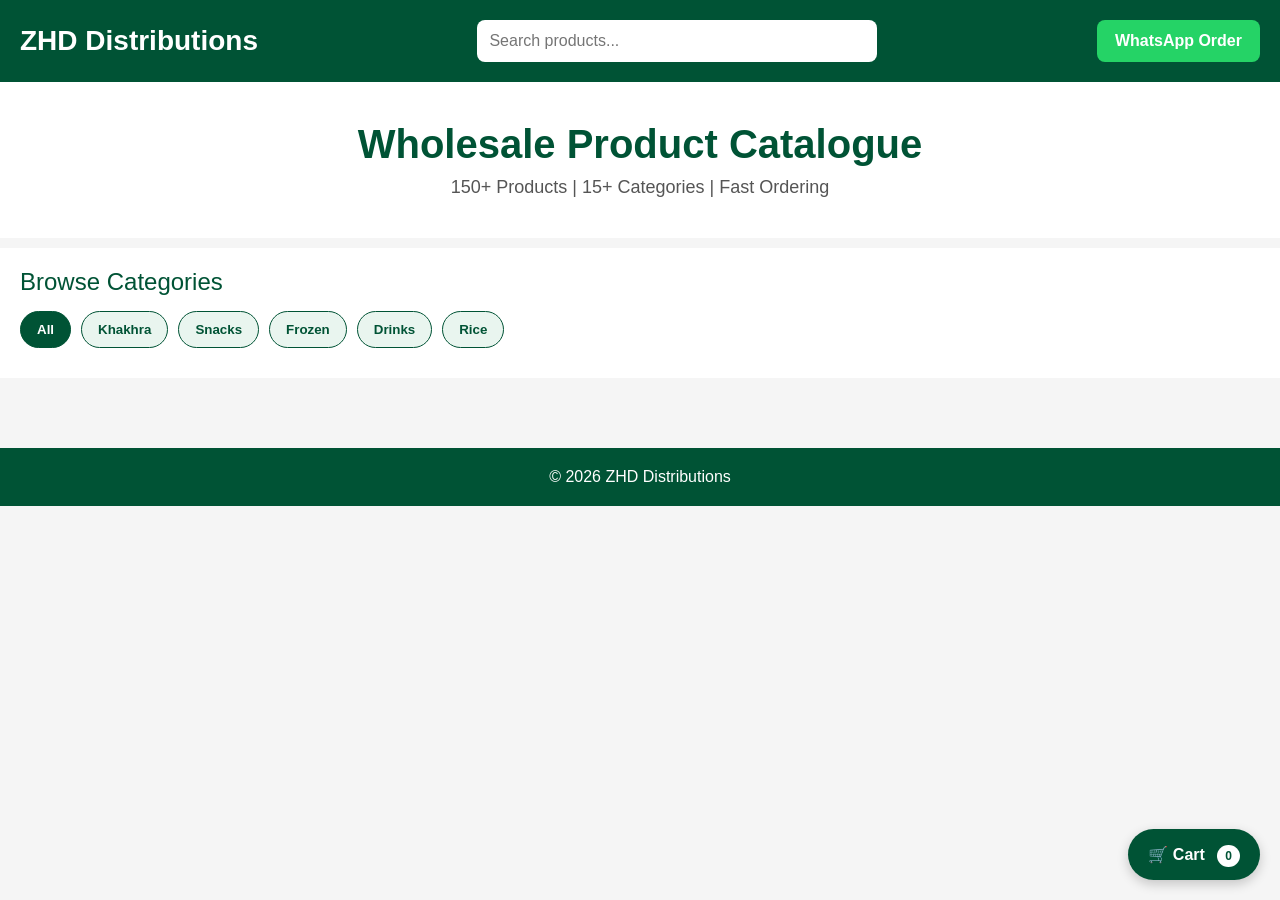
==== index.html @ 194b716f "Update index.html" ====
<!DOCTYPE html>
<html lang="en">
<head>
  <meta charset="UTF-8" />
  <meta name="viewport" content="width=device-width, initial-scale=1.0" />
  <title>ZHD Distributions</title>
  <link rel="stylesheet" href="css/style.css">
</head>
<body>

<header>
  <div class="top-bar">
    <div class="logo">ZHD Distributions</div>

    <div class="search-box">
      <input type="text" id="searchInput" placeholder="Search products..." />
    </div>

    <a class="whatsapp-btn" href="https://wa.me/447000000000" target="_blank">
      WhatsApp Order
    </a>
  </div>
</header>

<section class="hero">
  <h1>Wholesale Product Catalogue</h1>
  <p>150+ Products | 15+ Categories | Fast Ordering</p>
</section>

<section class="category-section">
  <div class="category-title">Browse Categories</div>

  <div class="category-buttons" id="categoryButtons">
    <button class="category-btn active" data-category="All">All</button>
    <button class="category-btn" data-category="Khakhra">Khakhra</button>
    <button class="category-btn" data-category="Snacks">Snacks</button>
    <button class="category-btn" data-category="Frozen">Frozen</button>
    <button class="category-btn" data-category="Drinks">Drinks</button>
    <button class="category-btn" data-category="Rice">Rice</button>
  </div>
</section>

<section class="products" id="productsContainer"></section>

<div class="floating-cart" onclick="toggleCart()">
  🛒 Cart
  <span id="cartCount">0</span>
</div>

<footer>
  © 2026 ZHD Distributions
</footer>

<div id="cartPanel" class="cart-panel">
  <div class="cart-header">
    <h2>Your Order</h2>
    <button onclick="toggleCart()">✕</button>
  </div>
  
  <div id="cartItems" class="cart-items"></div>
  <button class="send-order-btn"
    onclick="sendWhatsAppOrder()">
    Send WhatsApp Order
  </button>
</div>
  
<script src="js/script.js"></script>
  
<div id="toast">
  Product added to cart
</div>
  
</body>
</html>
---- css/style.css ----
* {
      margin: 0;
      padding: 0;
      box-sizing: border-box;
      font-family: Arial, sans-serif;
    }

    body {
      background: #f5f5f5;
      color: #222;
    }

    header {
      background: #005335;
      color: white;
      padding: 20px;
      position: sticky;
      top: 0;
      z-index: 100;
    }

    .top-bar {
      display: flex;
      justify-content: space-between;
      align-items: center;
      flex-wrap: wrap;
      gap: 15px;
    }

    .logo {
      font-size: 28px;
      font-weight: bold;
    }

    .search-box {
      flex: 1;
      max-width: 400px;
    }

    .search-box input {
      width: 100%;
      padding: 12px;
      border-radius: 8px;
      border: none;
      font-size: 16px;
    }

    .whatsapp-btn {
      background: #25D366;
      color: white;
      padding: 12px 18px;
      border-radius: 8px;
      text-decoration: none;
      font-weight: bold;
    }

    .hero {
      background: white;
      padding: 40px 20px;
      text-align: center;
    }

    .hero h1 {
      font-size: 40px;
      margin-bottom: 10px;
      color: #005335;
    }

    .hero p {
      font-size: 18px;
      color: #555;
    }

    .category-section {
      padding: 20px;
      background: white;
      margin-top: 10px;
    }

    .category-title {
      margin-bottom: 15px;
      font-size: 24px;
      color: #005335;
    }

    .category-buttons {
      display: flex;
      flex-wrap: nowrap;
      gap: 10px;
      overflow-x: auto;
      overflow-y: hidden;
      white-space: nowrap;
      padding-bottom: 10px;
      scrollbar-width: thin;
      -webkit-overflow-scrolling: touch;
    }
    
    .category-buttons::-webkit-scrollbar {
      height: 6px;
    }
    
    .category-buttons::-webkit-scrollbar-thumb {
      background: #005335;
      border-radius: 10px;
    }

    .category-btn {
      background: #e9f5ef;
      border: 1px solid #005335;
      color: #005335;
      padding: 10px 16px;
      border-radius: 25px;
      cursor: pointer;
      font-weight: bold;
    }

    .category-btn.active {
      background: #005335;
      color: white;
    }

    .products {
      padding: 20px;
      display: grid;
      grid-template-columns: repeat(auto-fit, minmax(240px, 1fr));
      gap: 20px;
    }

    .product-card {
      background: white;
      border-radius: 14px;
      padding: 18px;
      box-shadow: 0 2px 10px rgba(0,0,0,0.08);
      display: flex;
      flex-direction: column;
      gap: 10px;
    }

    .product-image {
      width: 100%;
      height: 180px;
      background: #f1f1f1;
      border-radius: 10px;
      display: flex;
      align-items: center;
      justify-content: center;
      color: #888;
      font-size: 14px;
    }

    .product-brand {
      color: #005335;
      font-weight: bold;
      font-size: 14px;
    }

    .product-name {
      font-size: 18px;
      font-weight: bold;
    }

    .product-details {
      color: #555;
      font-size: 14px;
    }

    .qty-row {
      display: flex;
      gap: 10px;
      align-items: center;
    }

    .qty-row input {
      width: 70px;
      padding: 8px;
      border-radius: 6px;
      border: 1px solid #ccc;
    }

    .add-btn {
      background: #005335;
      color: white;
      border: none;
      padding: 10px;
      border-radius: 8px;
      cursor: pointer;
      font-weight: bold;
    }

    #toast {
      position: fixed;
      bottom: 90px;
      left: 50%;
      transform: translateX(-50%);
      background: #005335;
      color: white;
      padding: 14px 22px;
      border-radius: 10px;
      font-size: 14px;
      font-weight: bold;
      opacity: 0;
      pointer-events: none;
      transition: opacity 0.3s ease;
      z-index: 9999;
    }

    .floating-order {
      position: fixed;
      bottom: 20px;
      right: 20px;
      background: #25D366;
      color: white;
      padding: 16px 20px;
      border-radius: 50px;
      cursor: pointer;
      font-weight: bold;
      box-shadow: 0 4px 12px rgba(0,0,0,0.2);
    }

    footer {
      background: #005335;
      color: white;
      text-align: center;
      padding: 20px;
      margin-top: 30px;
    }

    @media(max-width: 768px) {
      .hero h1 {
        font-size: 28px;
      }

      .top-bar {
        flex-direction: column;
        align-items: stretch;
      }
    }

   .floating-cart {
     position: fixed;
     bottom: 20px;
     right: 20px;
     background: #005335;
     color: white;
     padding: 16px 20px;
     border-radius: 50px;
     cursor: pointer;
     font-weight: bold;
     box-shadow: 0 4px 12px rgba(0,0,0,0.2);
     z-index: 999;
   }
   
   #cartCount {
     background: white;
     color: #005335;
     border-radius: 50%;
     padding: 4px 8px;
     margin-left: 8px;
     font-size: 12px;
   }
   
   .cart-panel {
     position: fixed;
     top: 0;
     right: -400px;
     width: 350px;
     max-width: 100%;
     height: 100%;
     background: white;
     box-shadow: -2px 0 10px rgba(0,0,0,0.2);
     transition: right 0.3s ease;
     z-index: 2000;
     display: flex;
     flex-direction: column;
   }
   
   .cart-panel.open {
     right: 0;
   }
   
   .cart-header {
     display: flex;
     justify-content: space-between;
     align-items: center;
     padding: 20px;
     background: #005335;
     color: white;
   }
   
   .cart-header button {
     background: none;
     border: none;
     color: white;
     font-size: 22px;
     cursor: pointer;
   }
   
   .cart-items {
     flex: 1;
     overflow-y: auto;
     padding: 15px;
   }
   
   .cart-item {
     border-bottom: 1px solid #eee;
     padding: 12px 0;
   }
   
   .cart-item-name {
     font-weight: bold;
   }
   
   .cart-item-qty {
     color: #555;
     margin-top: 5px;
   }
   
   .send-order-btn {
     background: #25D366;
     color: white;
     border: none;
     padding: 18px;
     font-size: 16px;
     font-weight: bold;
     cursor: pointer;
   }
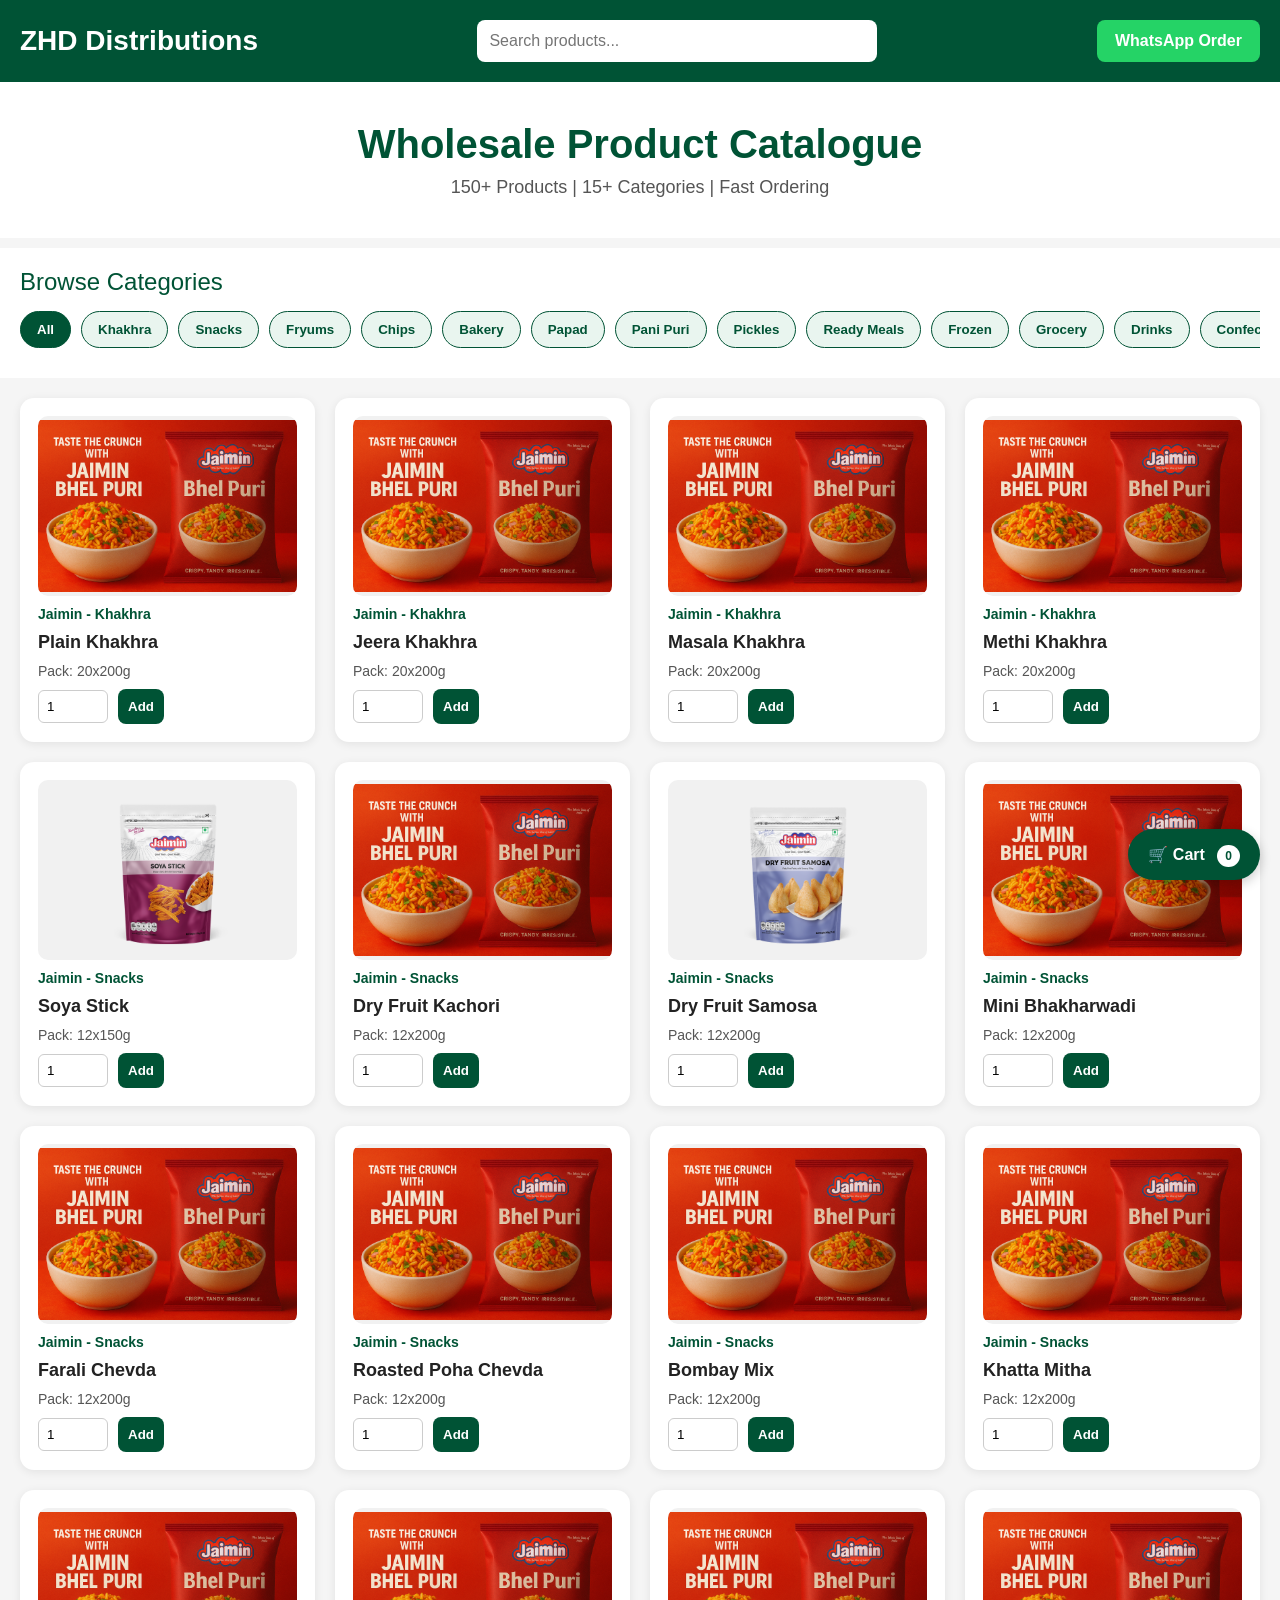
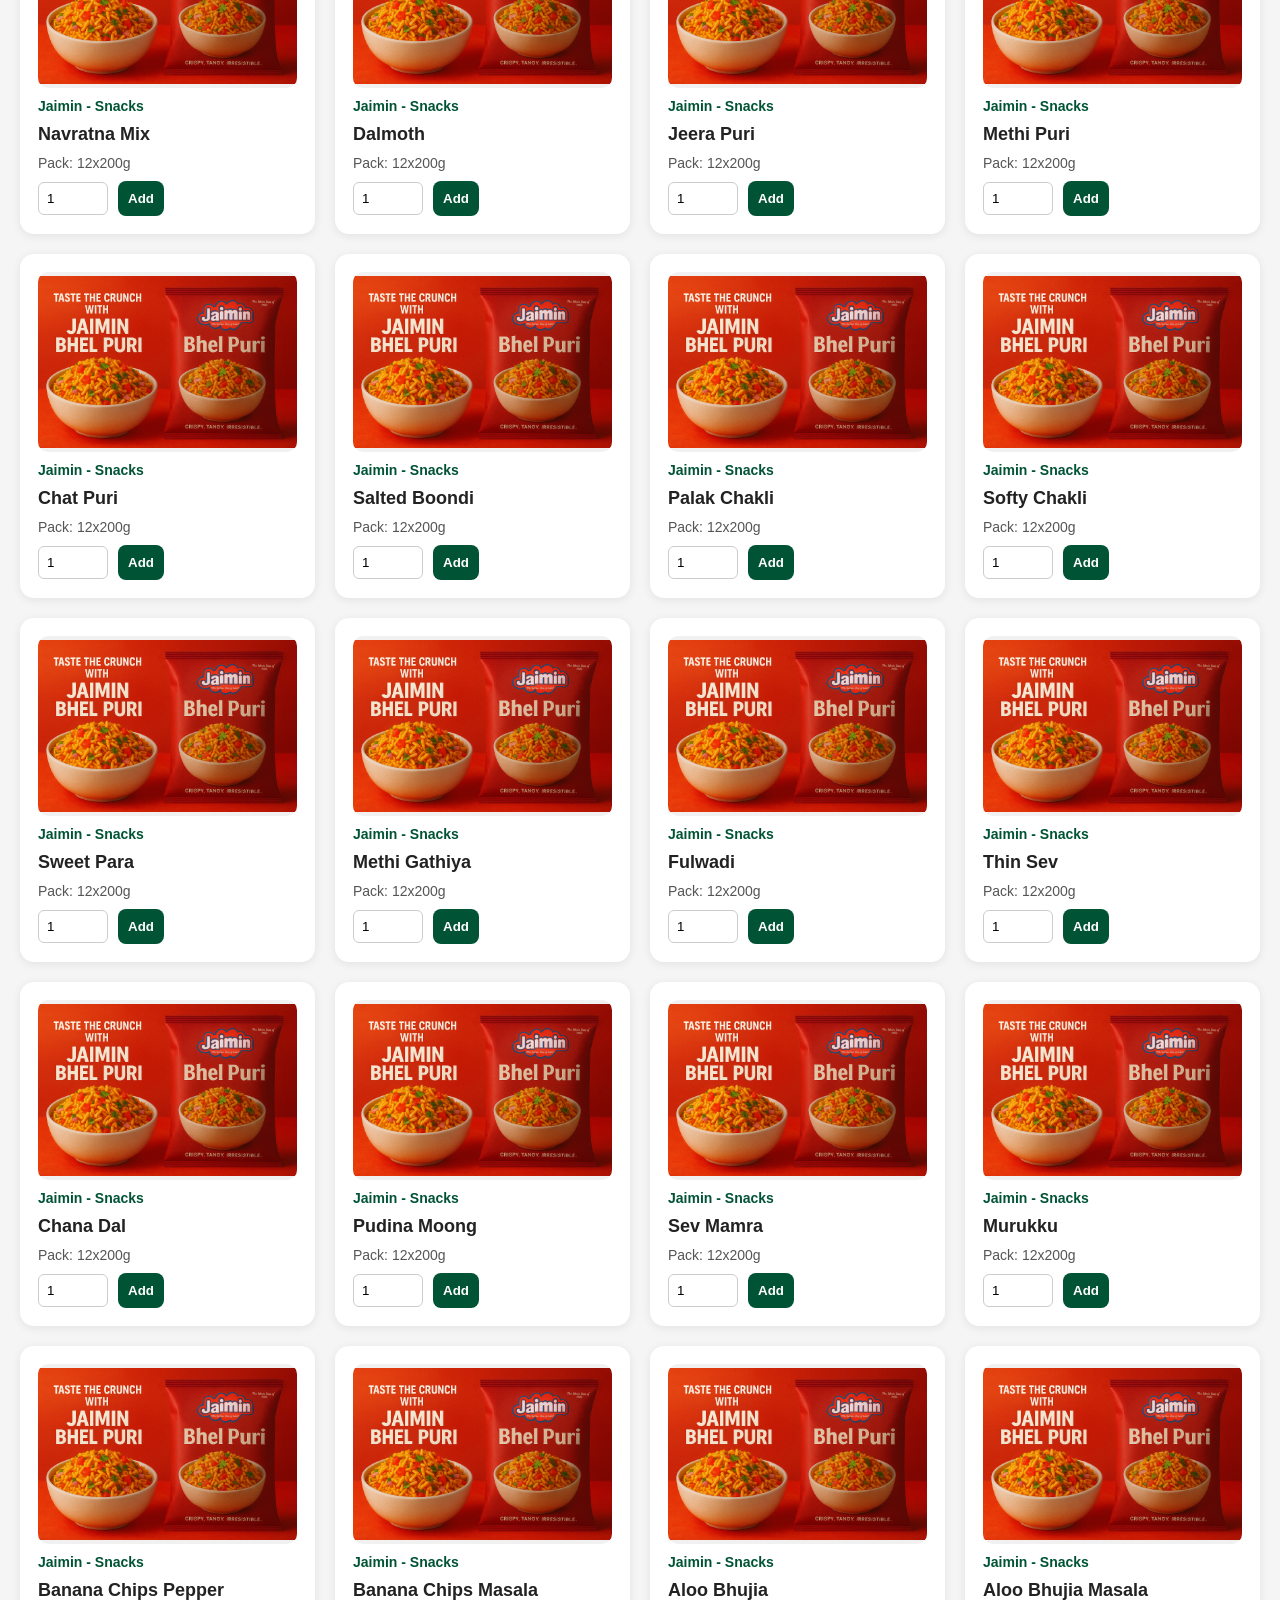
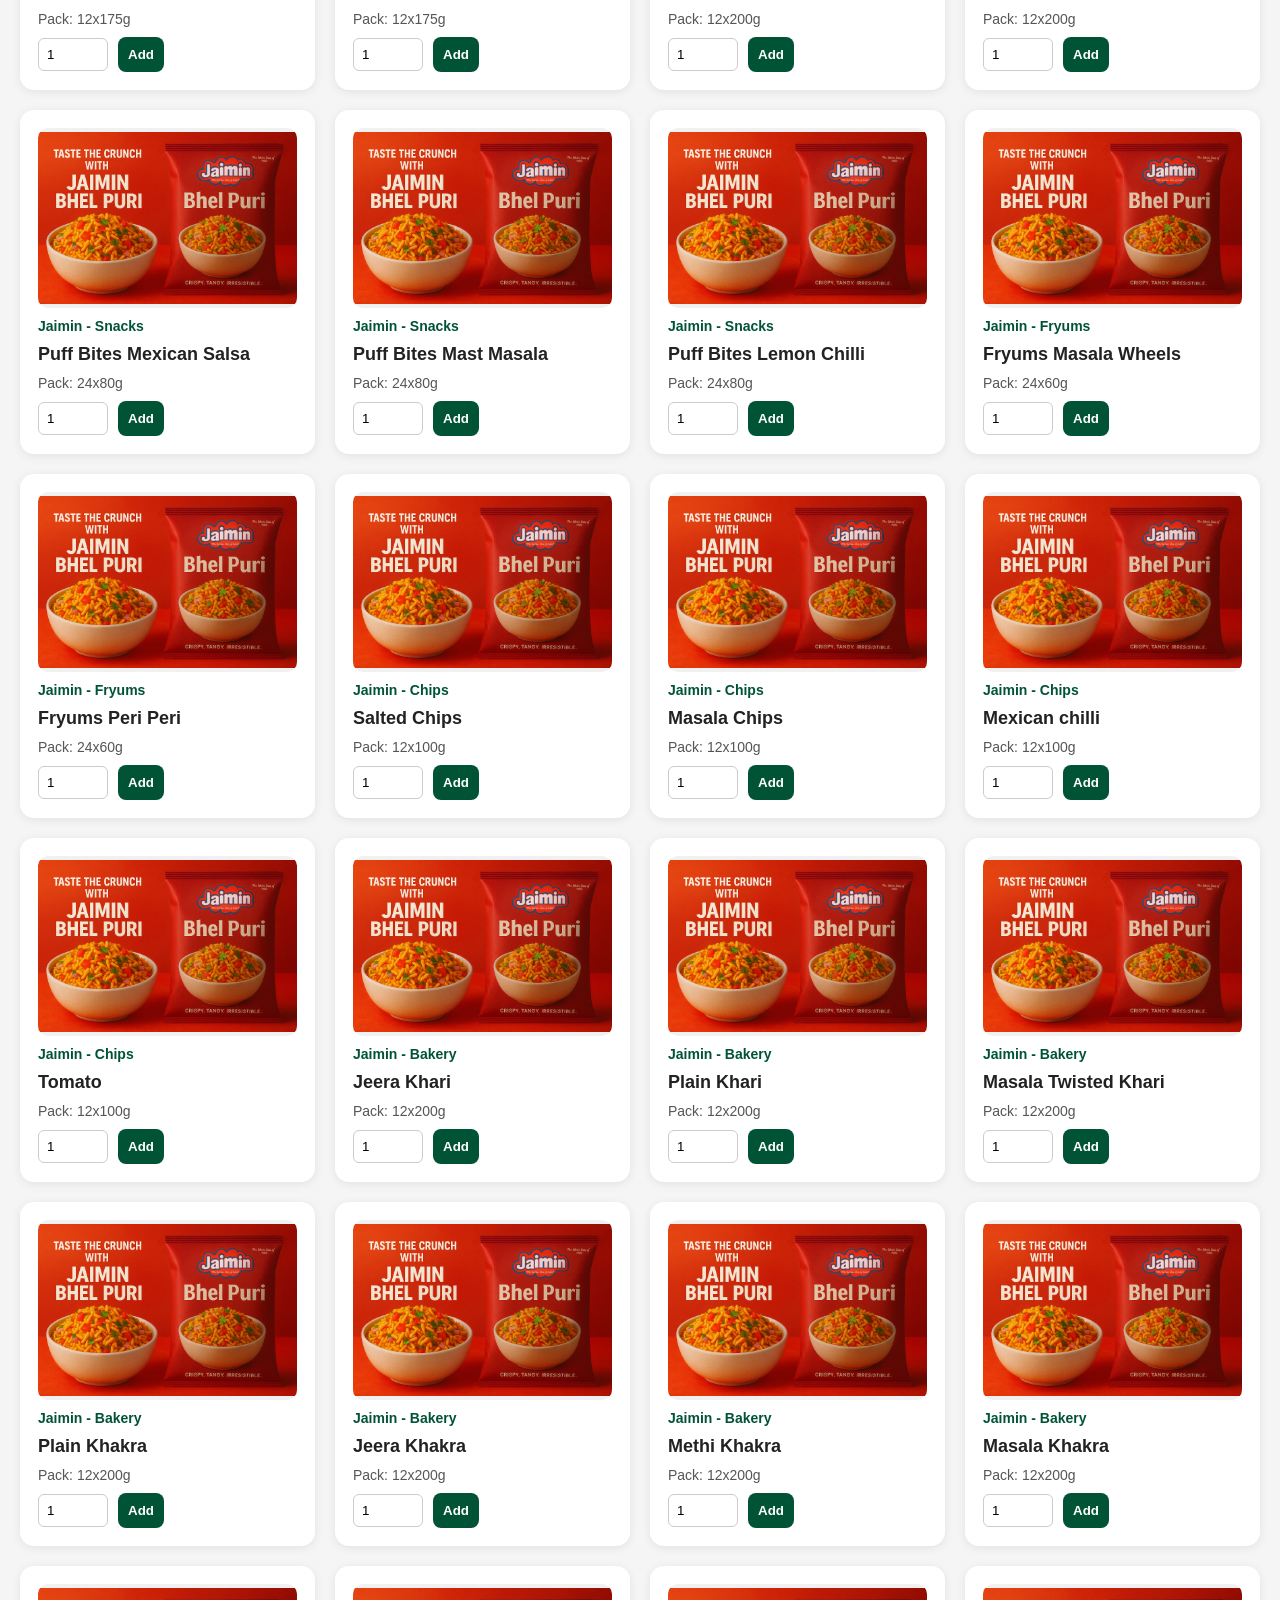
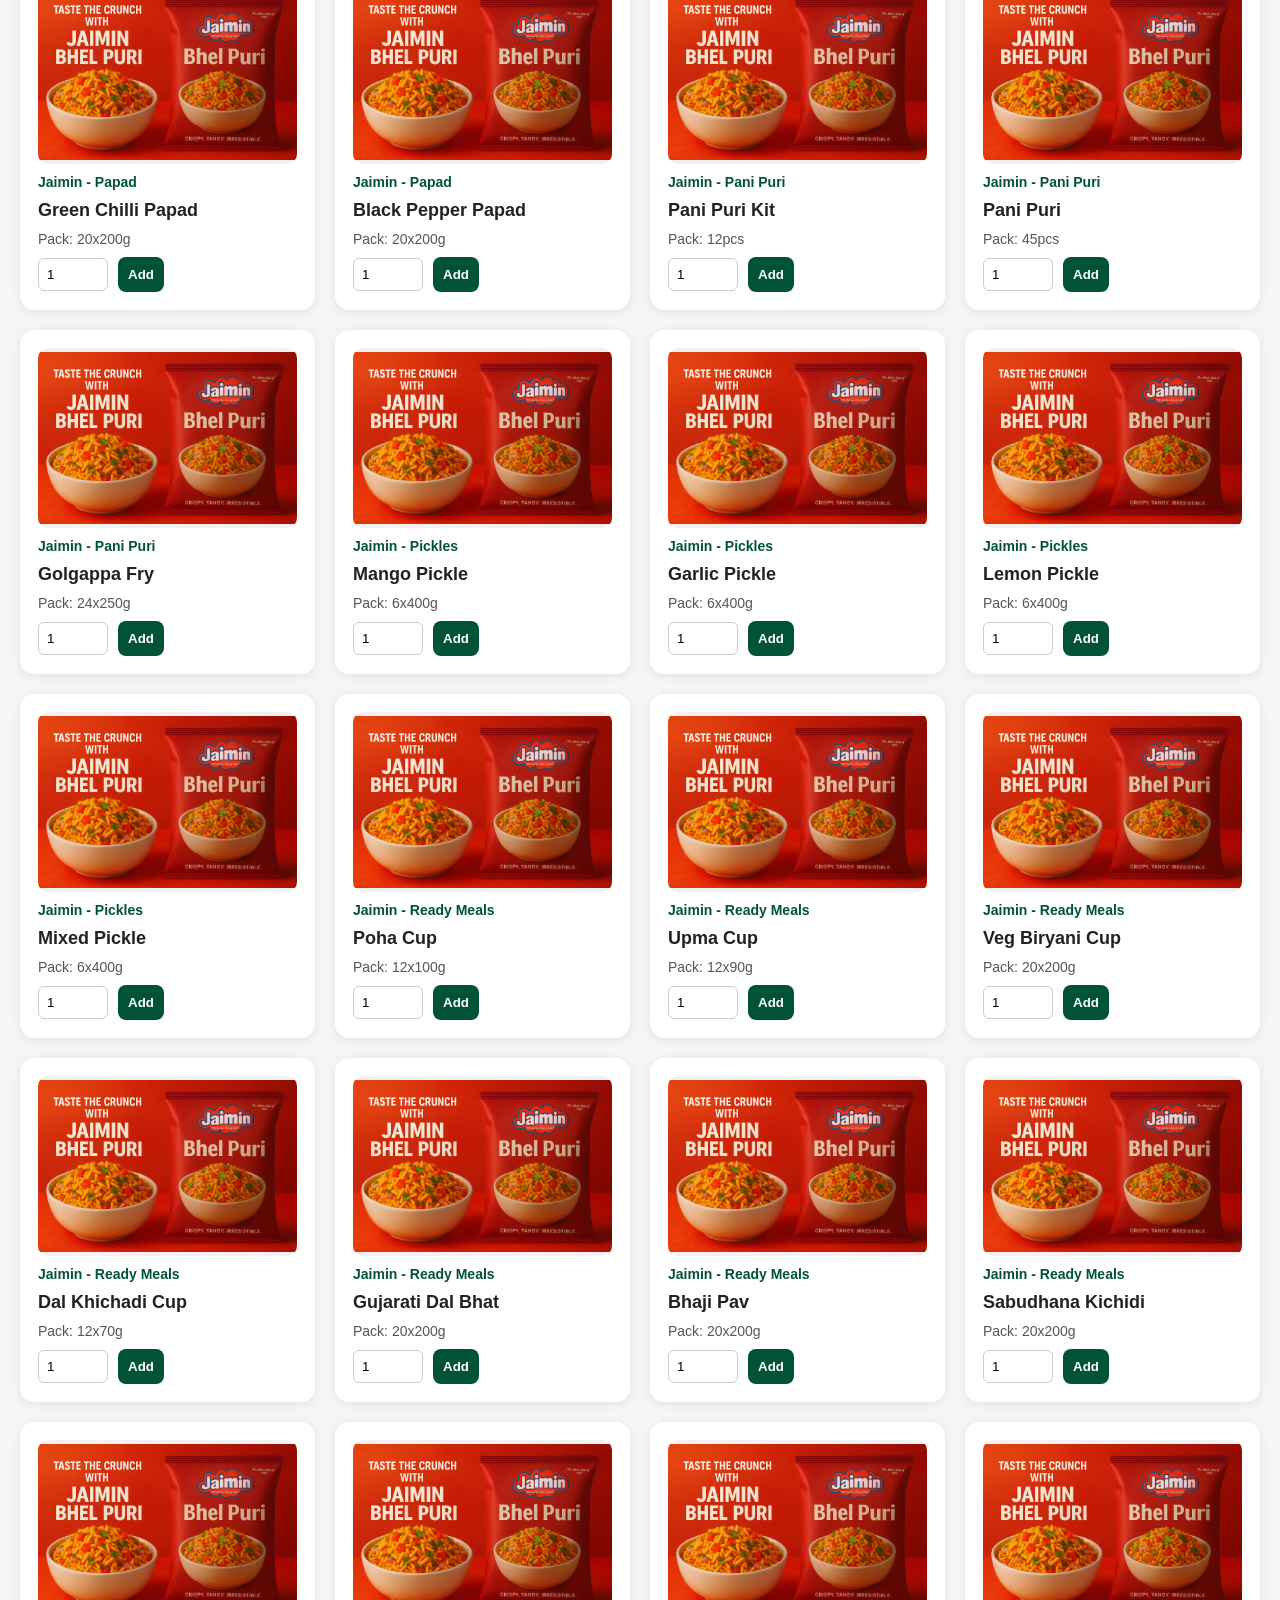
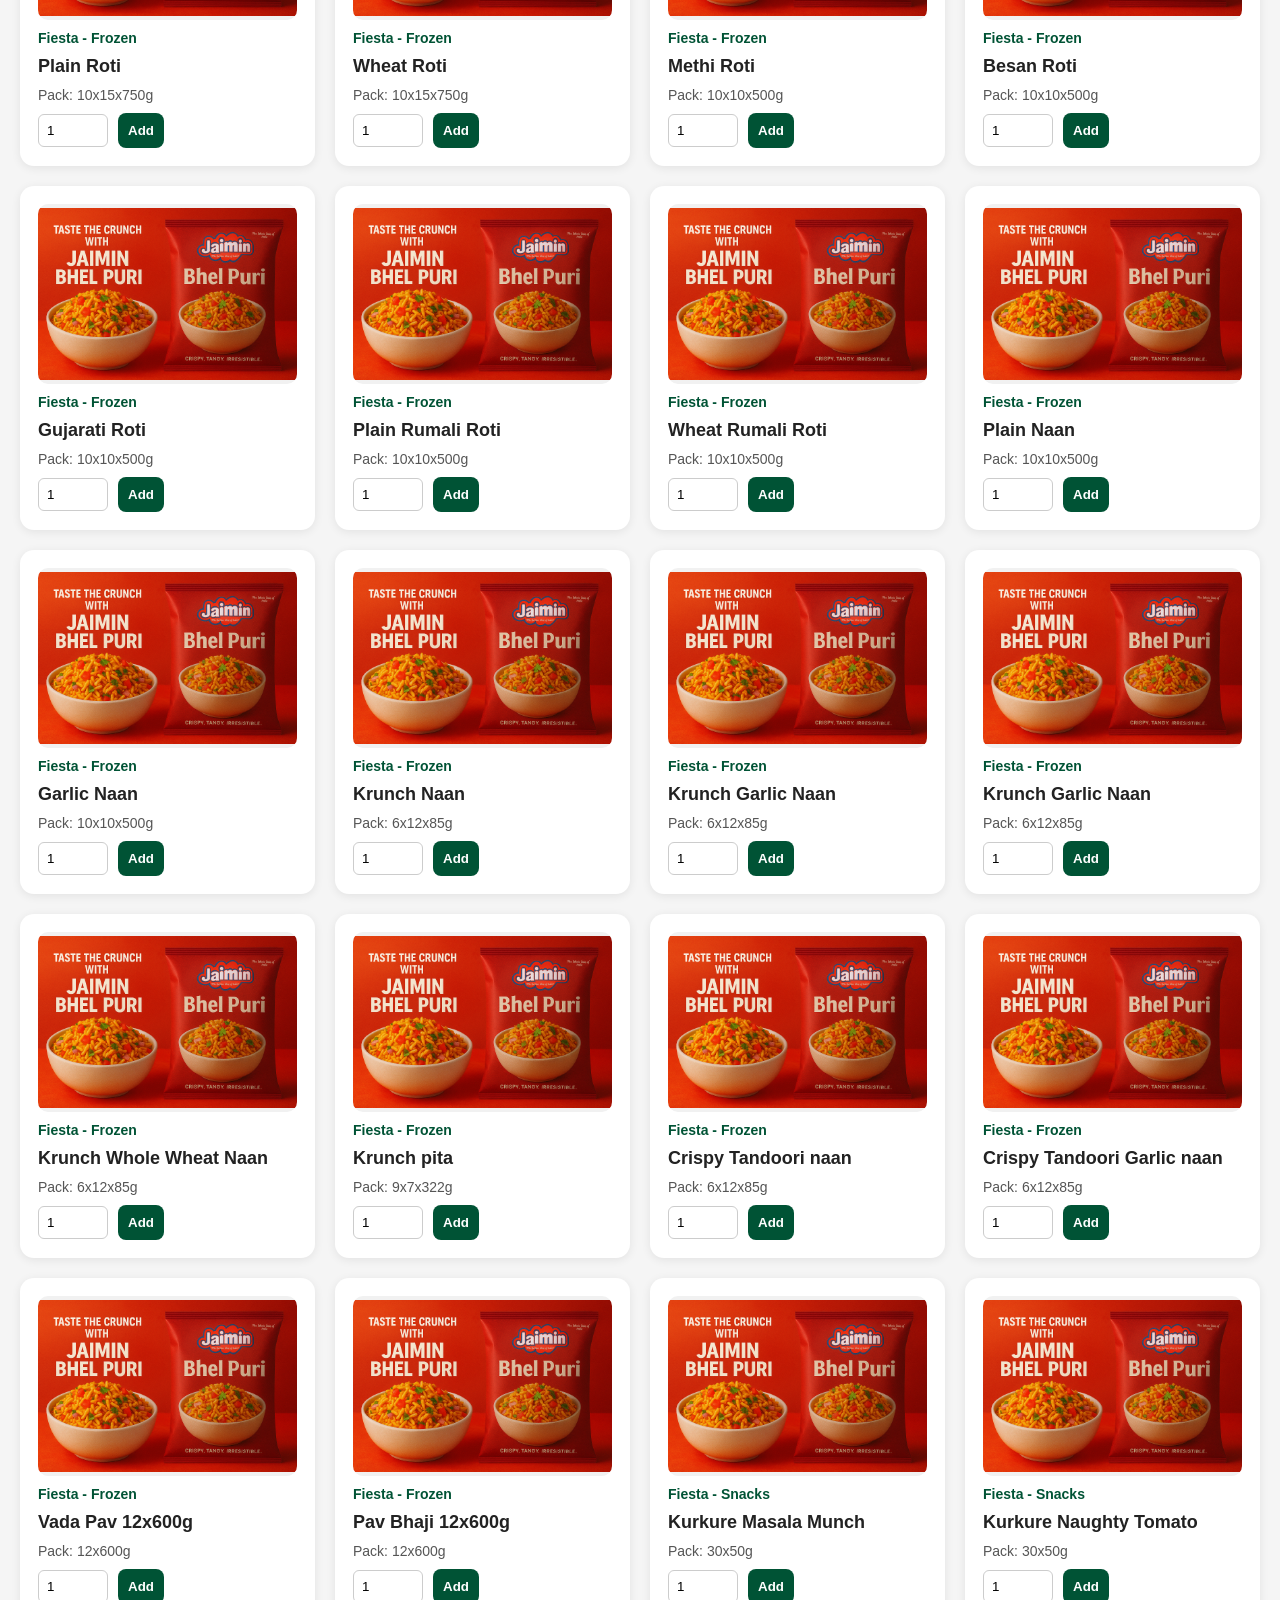
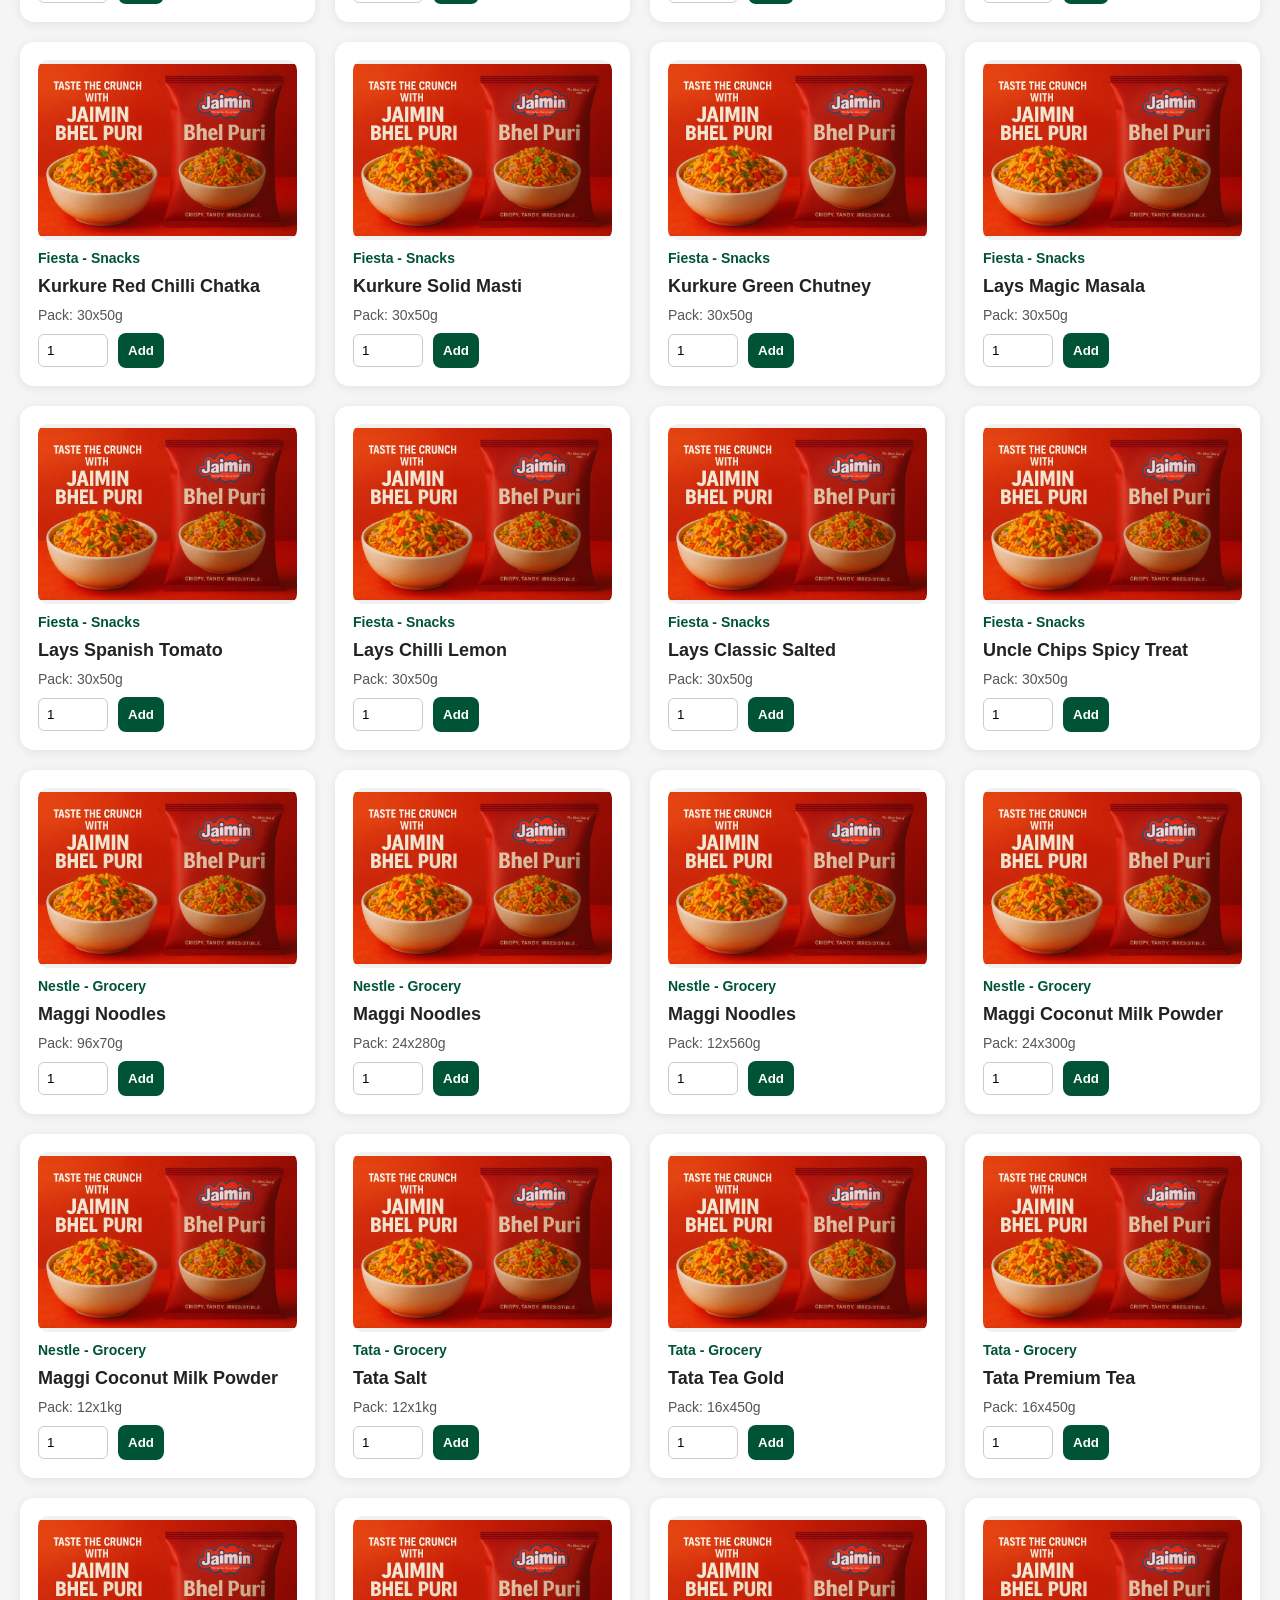
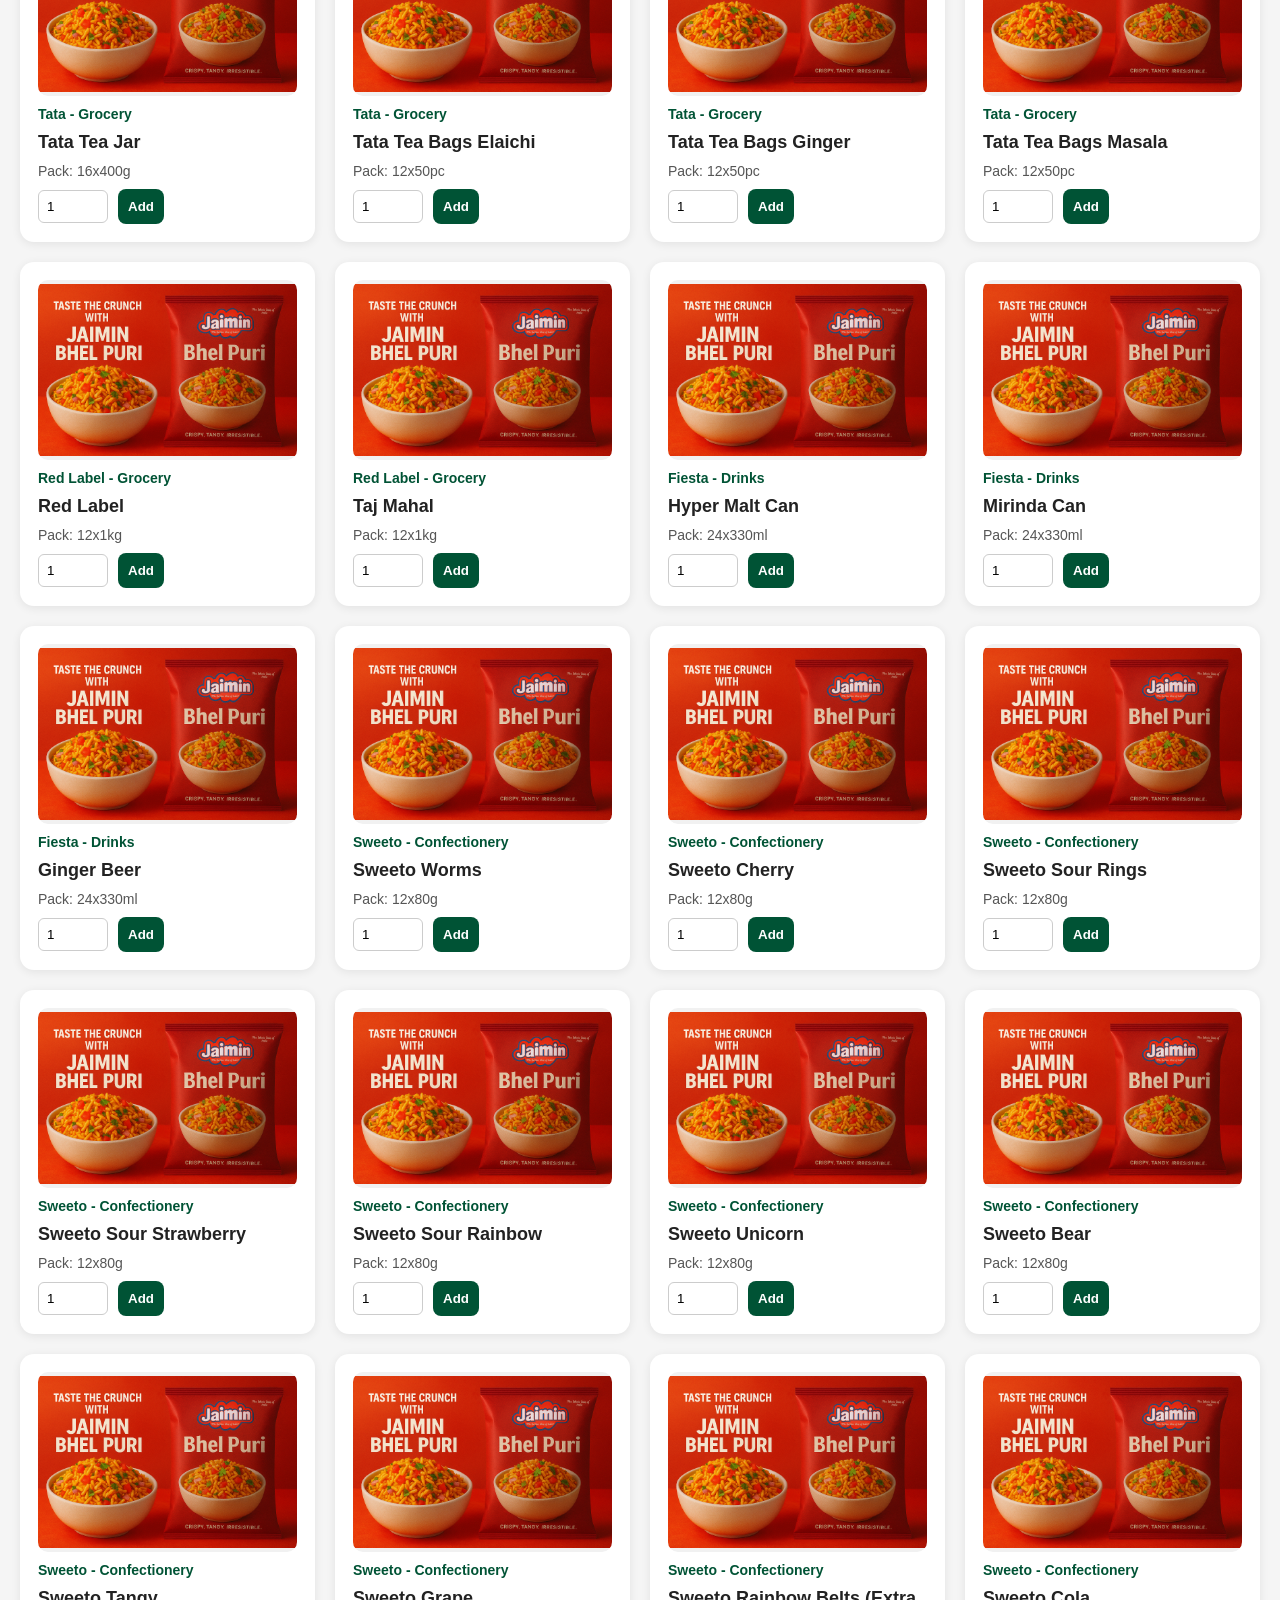
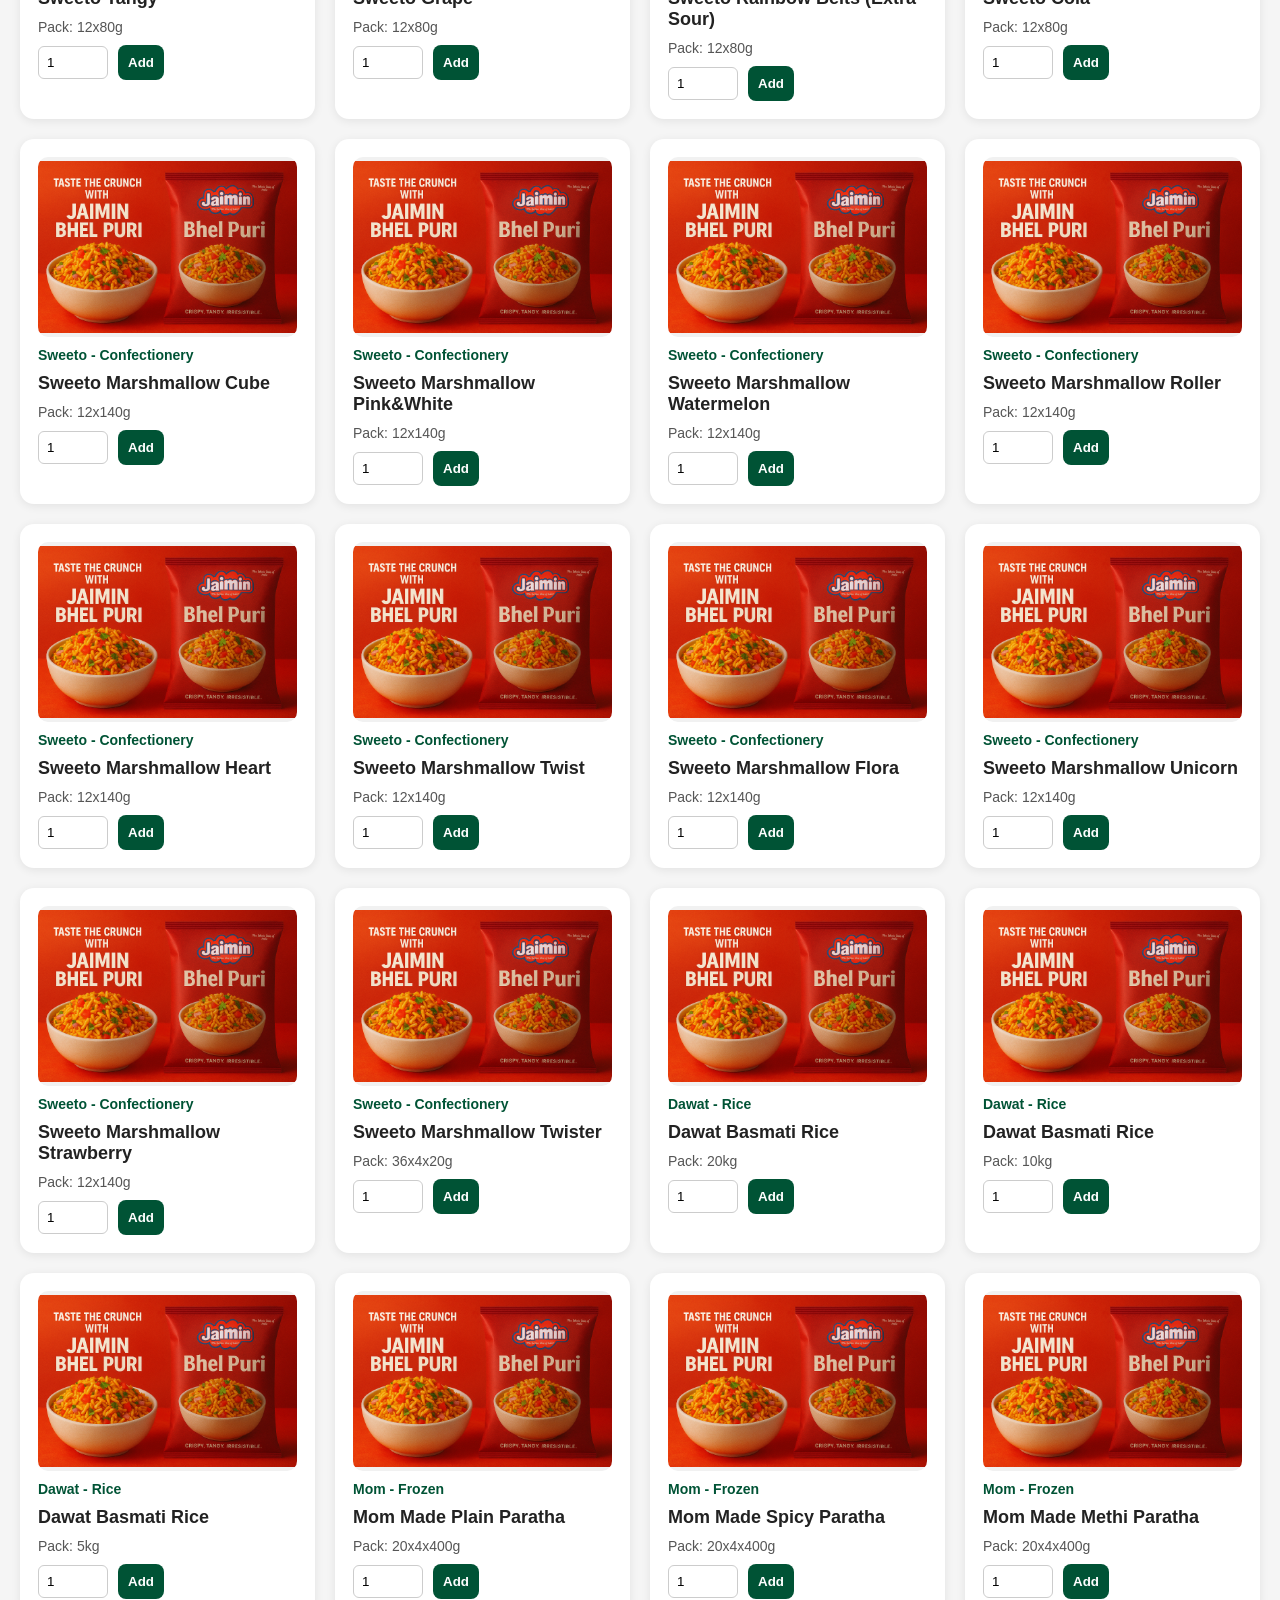
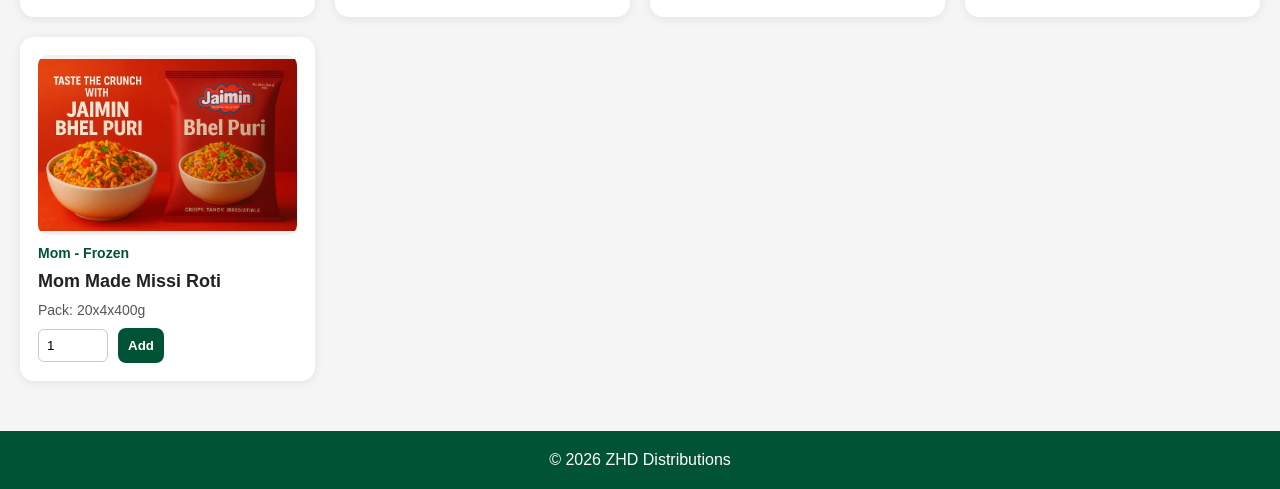
==== commit 1b2f9771: "Update index.html" ====
--- a/index.html
+++ b/index.html
@@ -50,7 +50,11 @@
 <footer>
   © 2026 ZHD Distributions
 </footer>
-
+  
+<div id="overlay" class="overlay"
+  onclick="toggleCart()">
+</div>
+  
 <div id="cartPanel" class="cart-panel">
   <div class="cart-header">
     <h2>Your Order</h2>
@@ -58,6 +62,20 @@
   </div>
   
   <div id="cartItems" class="cart-items"></div>
+
+  <div class="cart-footer">
+  
+    <div id="cartSummary" class="cart-summary">
+      0 Products Added
+    </div>
+  
+    <button class="clear-cart-btn"
+      onclick="clearCart()">
+      Clear Cart
+    </button>
+  
+   </div>
+  
   <button class="send-order-btn"
     onclick="sendWhatsAppOrder()">
     Send WhatsApp Order
--- a/css/style.css
+++ b/css/style.css
@@ -264,7 +264,7 @@
      position: fixed;
      top: 0;
      right: -400px;
-     width: 350px;
+     width: 300px;
      max-width: 100%;
      height: 100%;
      background: white;
@@ -325,3 +325,70 @@
      font-weight: bold;
      cursor: pointer;
    }
+
+   .cart-footer {
+     padding: 15px;
+     border-top: 1px solid #ddd;
+     background: #fafafa;
+   }
+   
+   .cart-summary {
+     margin-bottom: 12px;
+     font-weight: bold;
+     color: #005335;
+   }
+   
+   .clear-cart-btn {
+     width: 100%;
+     background: #d9534f;
+     color: white;
+     border: none;
+     padding: 12px;
+     border-radius: 8px;
+     cursor: pointer;
+     margin-bottom: 10px;
+   }
+   
+   .remove-btn {
+     margin-top: 8px;
+     background: #eee;
+     border: none;
+     padding: 6px 10px;
+     border-radius: 6px;
+     cursor: pointer;
+     font-size: 12px;
+   }
+
+   .cart-item-qty-controls {
+     display: flex;
+     align-items: center;
+     gap: 10px;
+     margin-top: 8px;
+   }
+   
+   .qty-btn {
+     width: 28px;
+     height: 28px;
+     border: none;
+     background: #005335;
+     color: white;
+     border-radius: 6px;
+     cursor: pointer;
+     font-weight: bold;
+   }
+
+   .overlay {
+     position: fixed;
+     inset: 0;
+     background: rgba(0,0,0,0.35);
+     opacity: 0;
+     pointer-events: none;
+     transition: opacity 0.3s ease;
+     z-index: 1500;
+     backdrop-filter: blur(2px);
+   }
+   
+   .overlay.show {
+     opacity: 1;
+     pointer-events: auto;
+   }
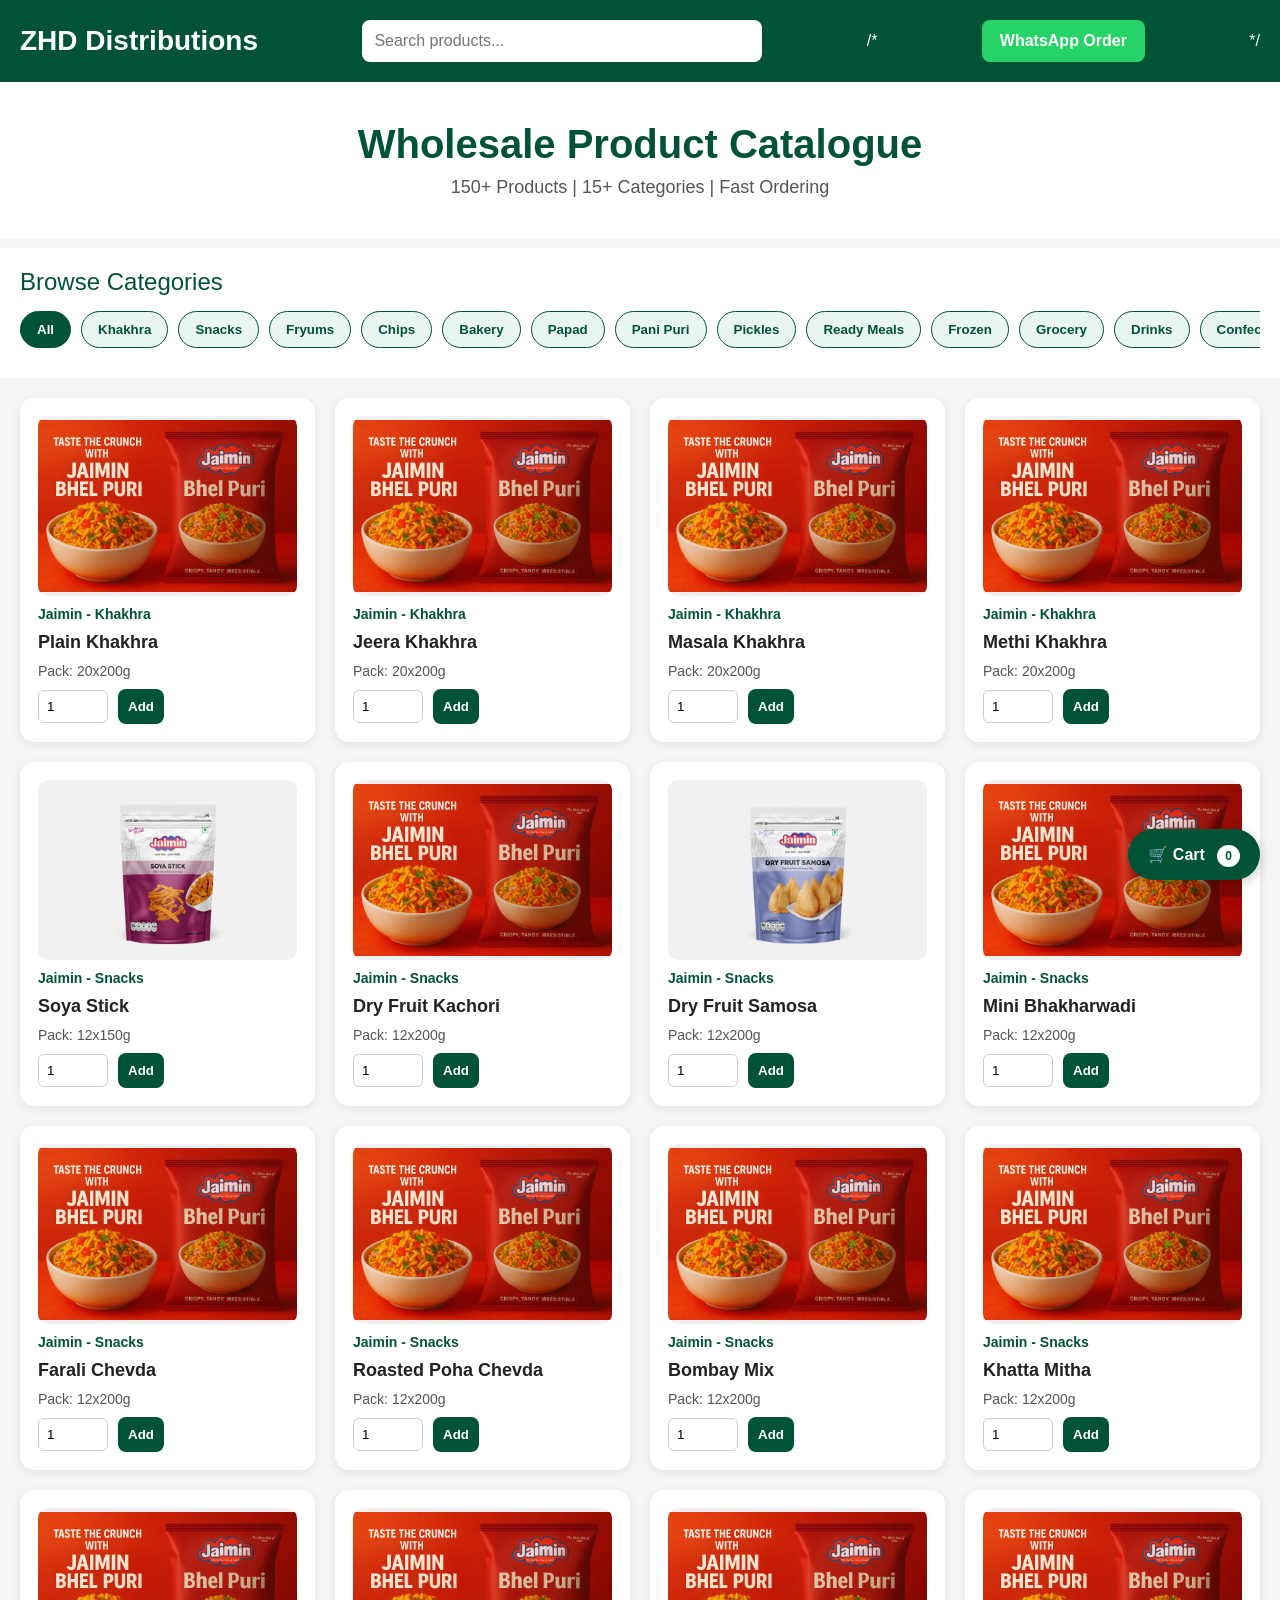
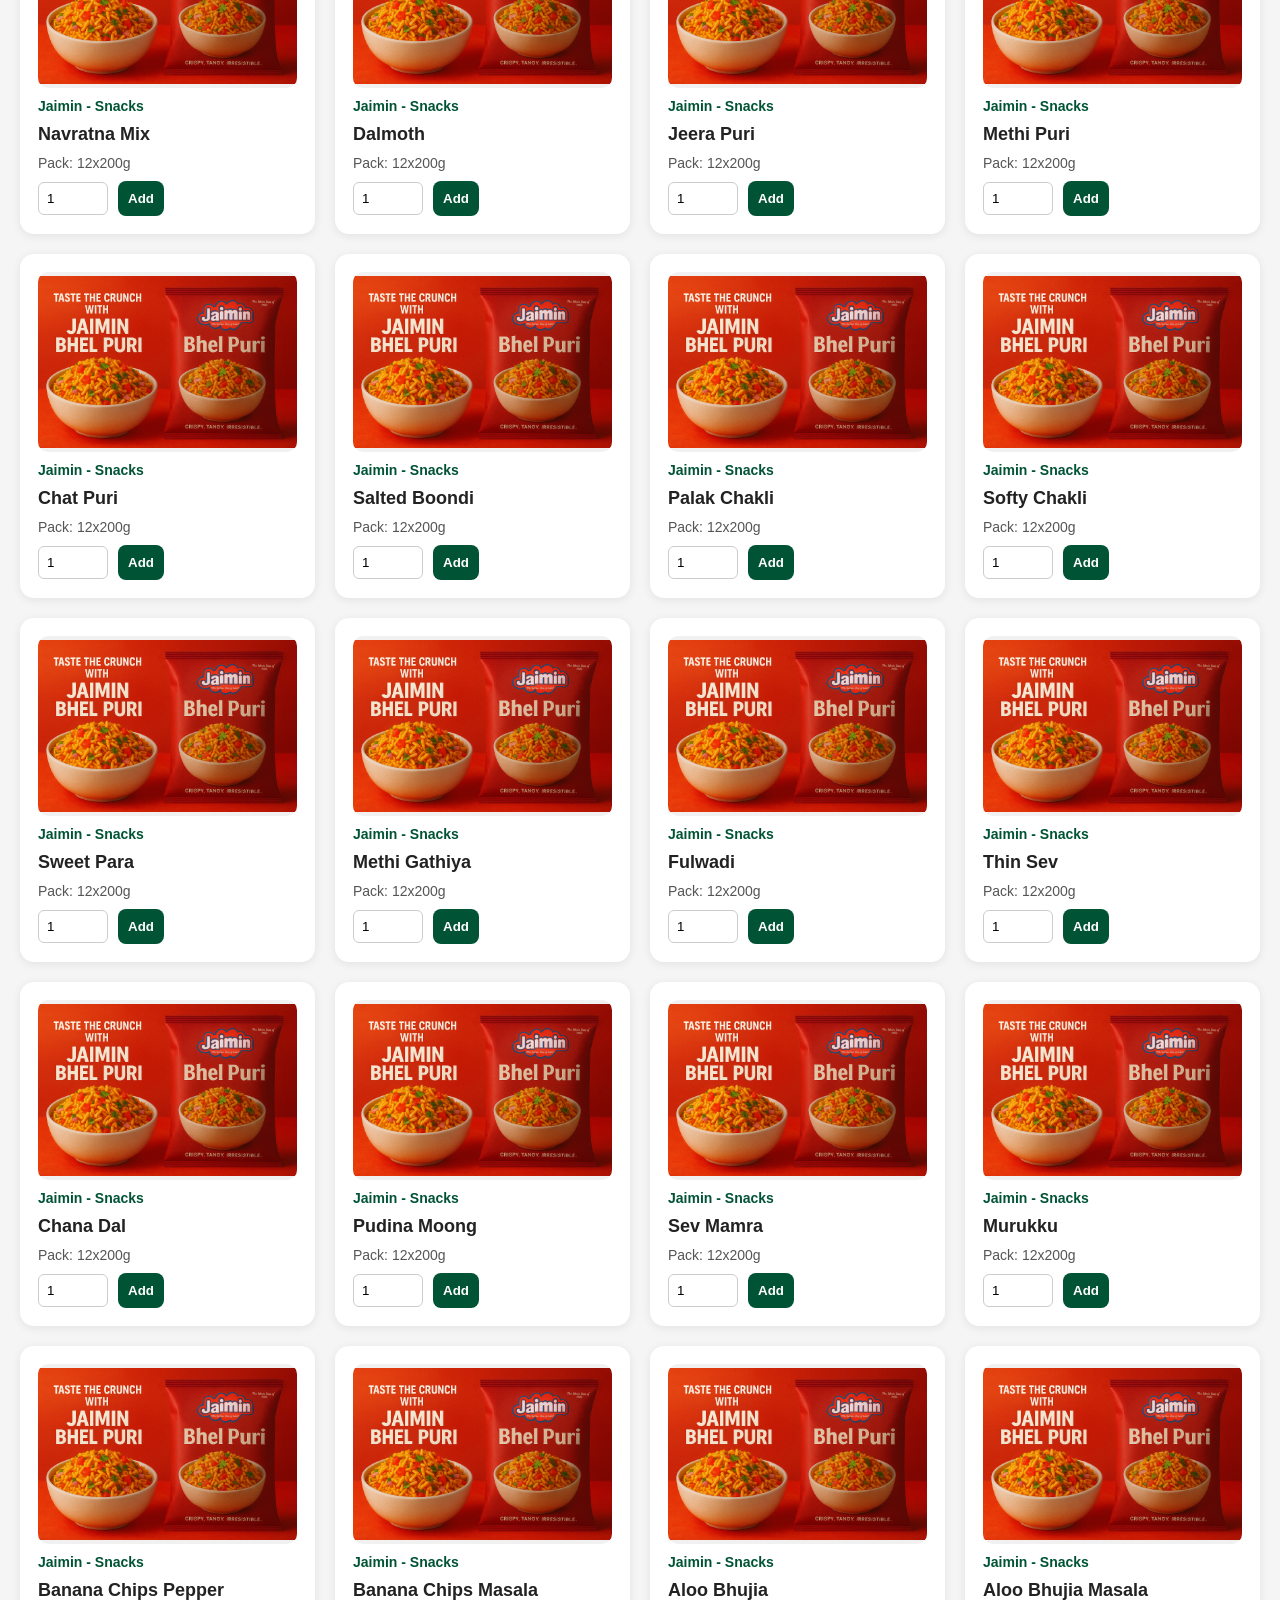
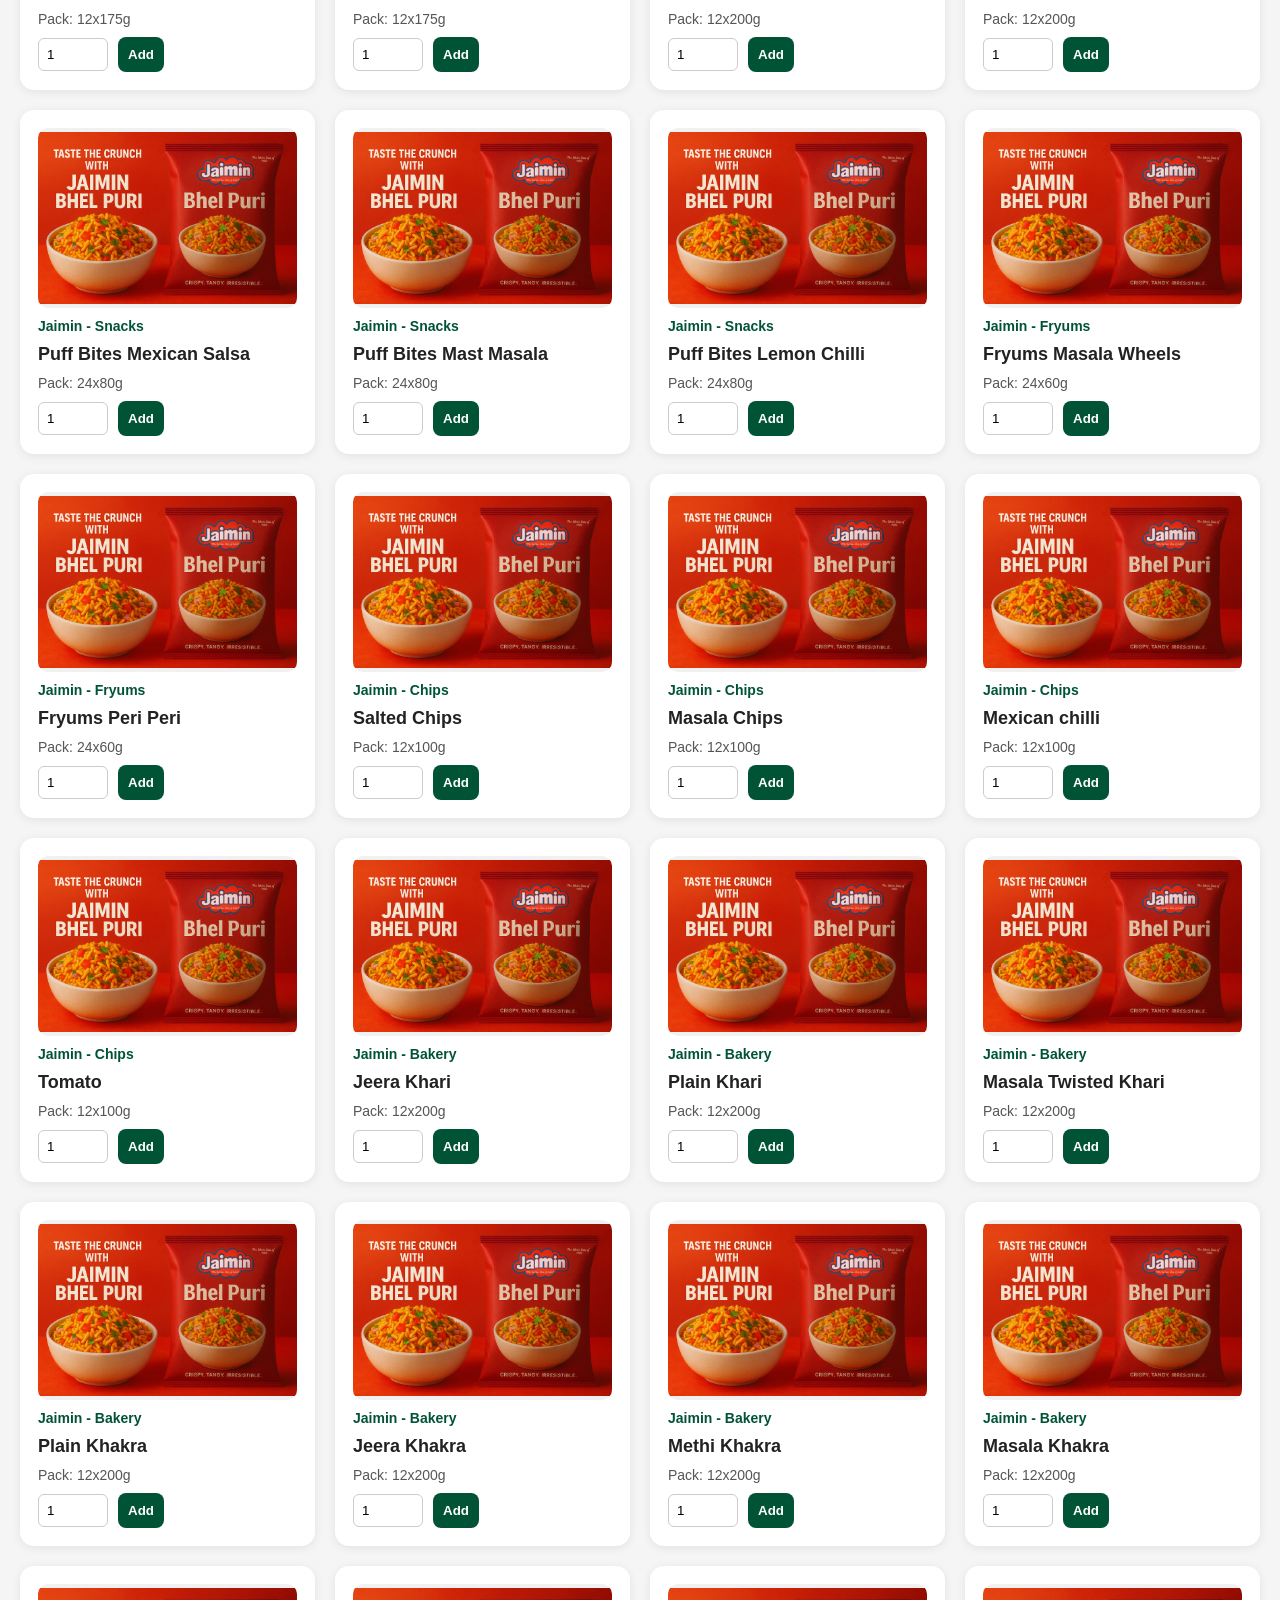
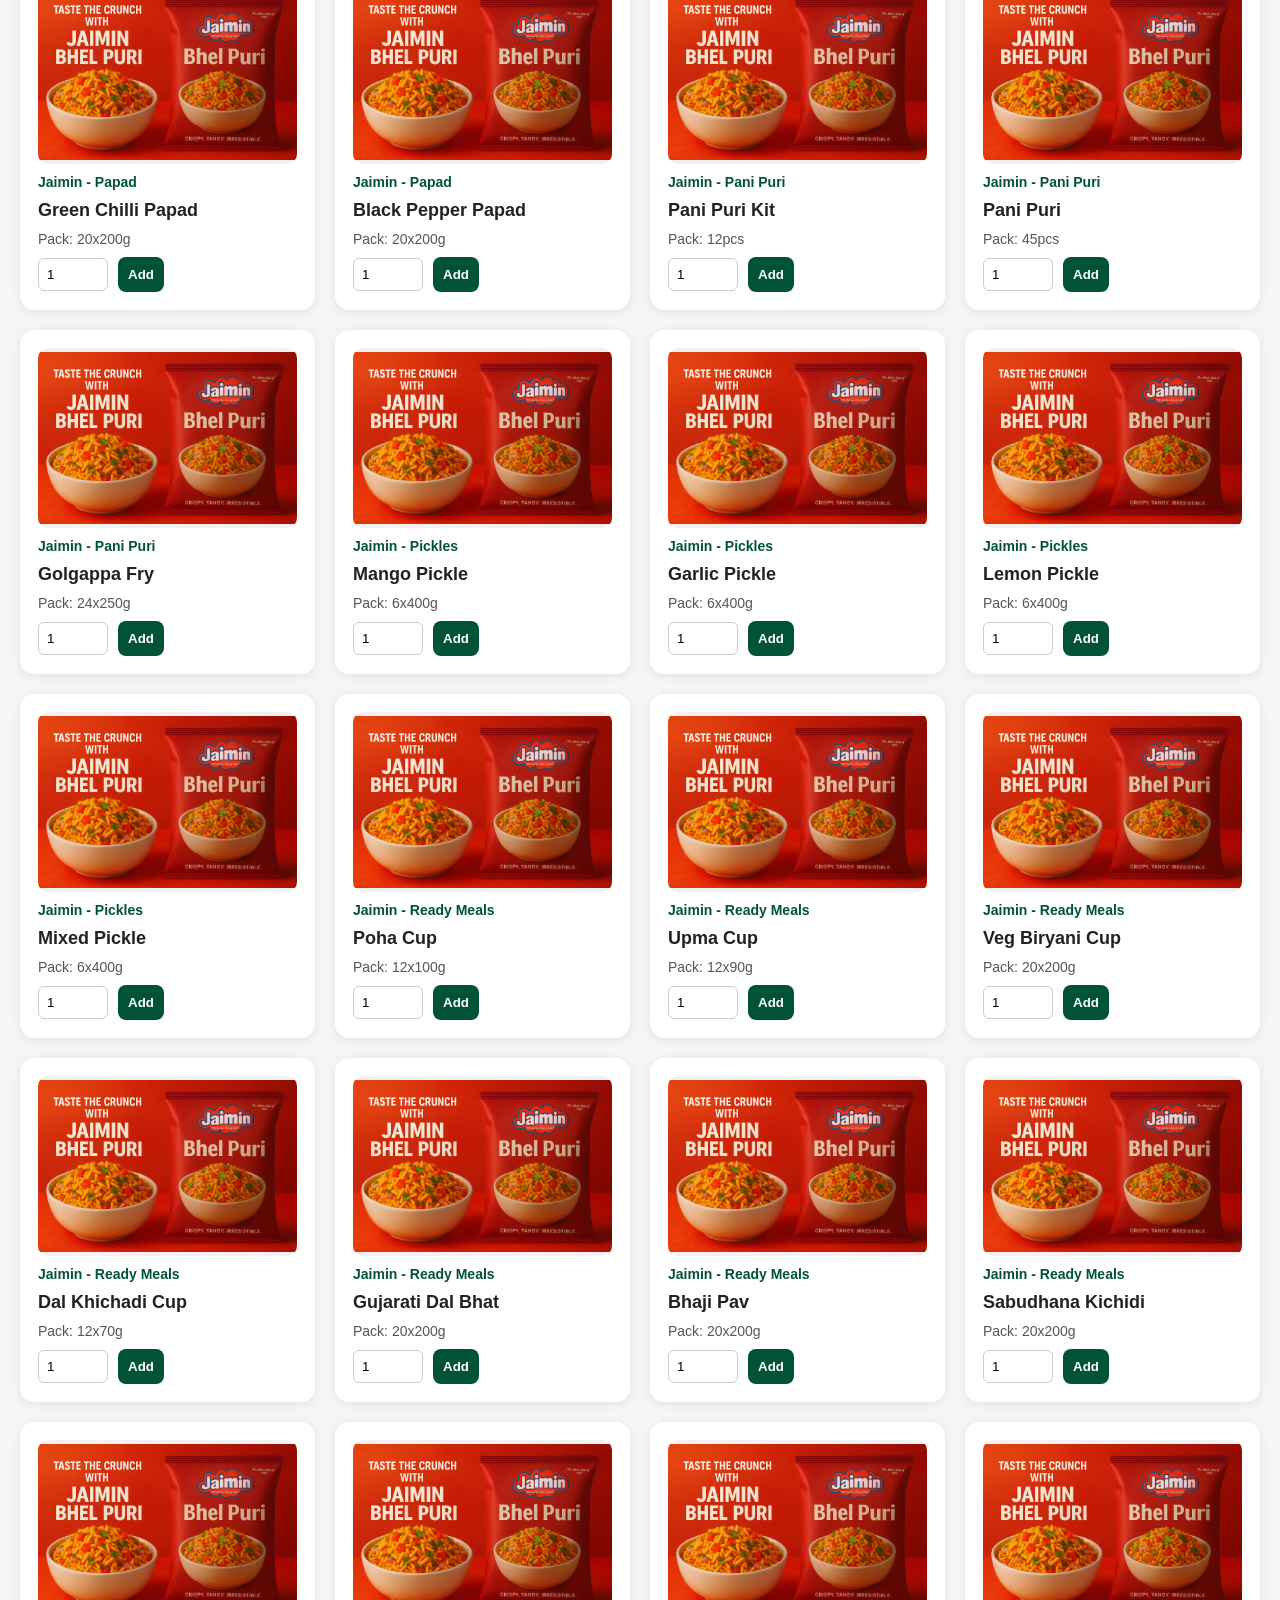
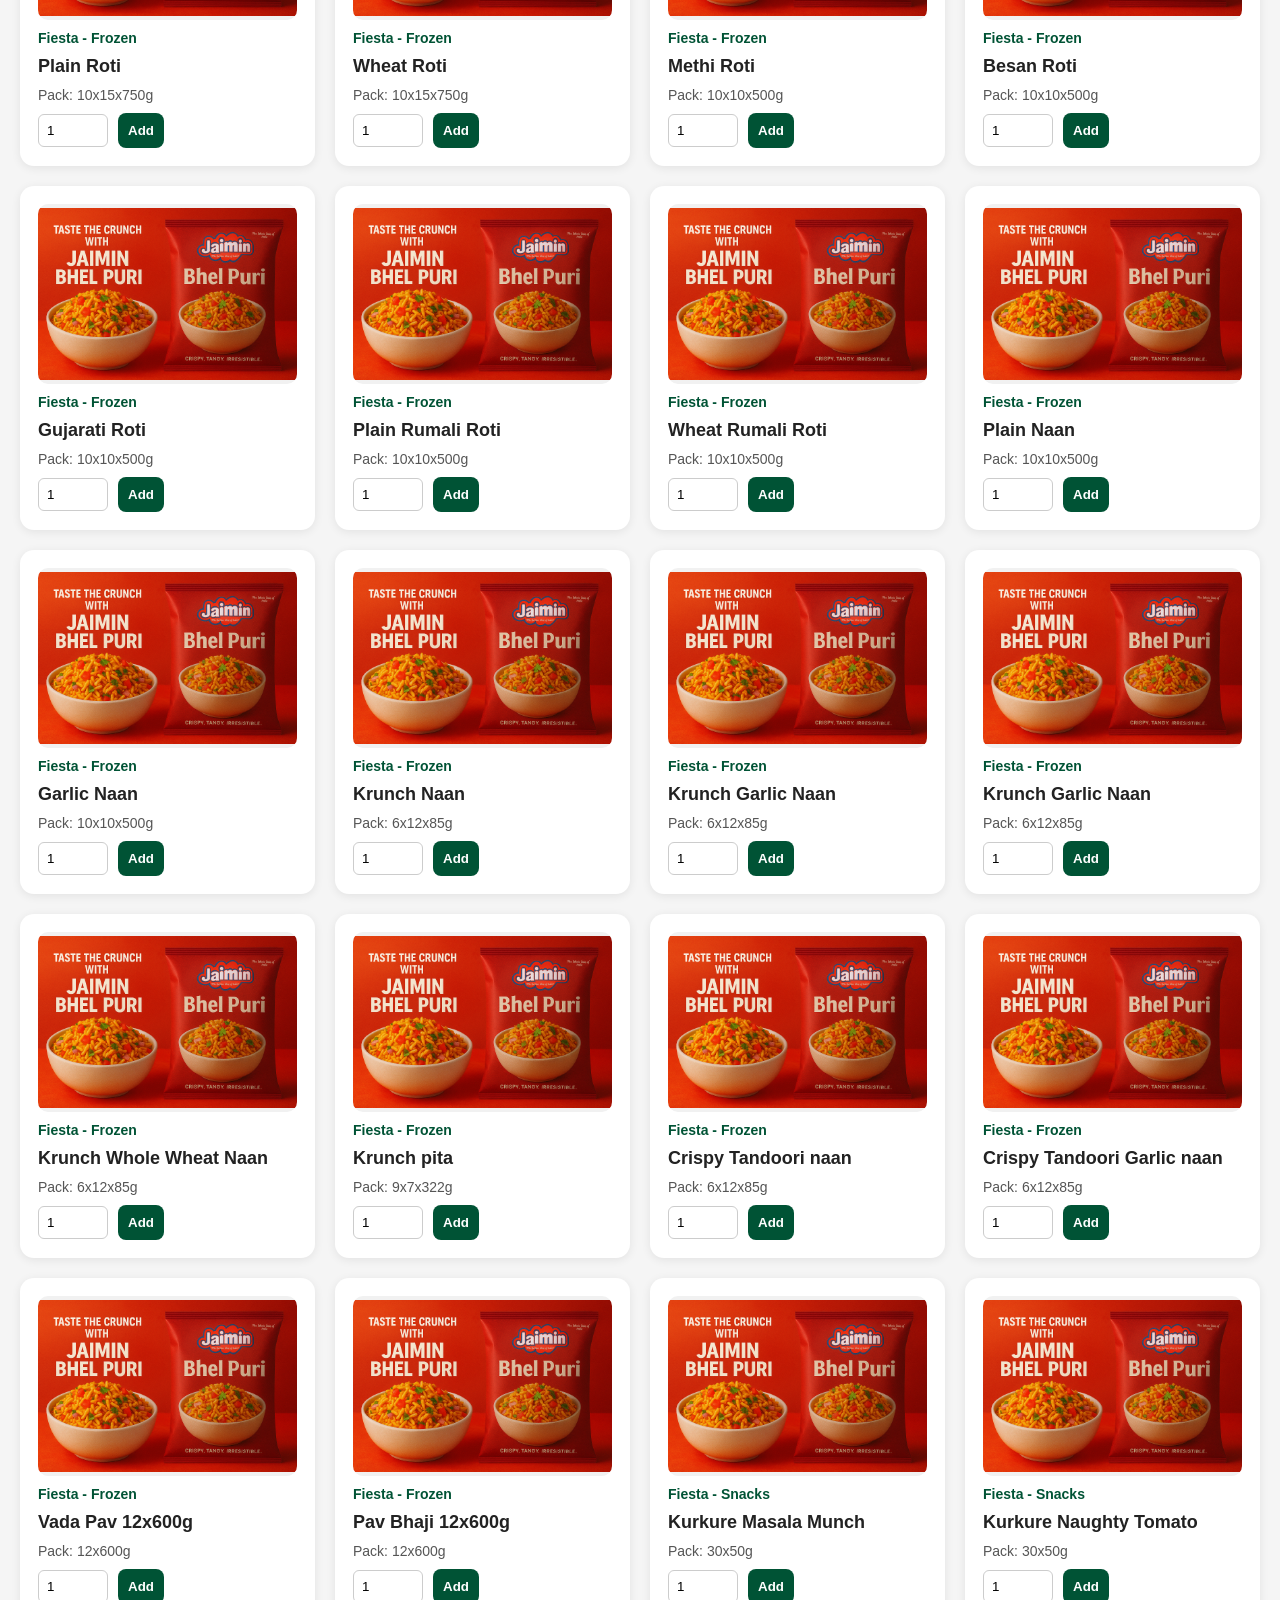
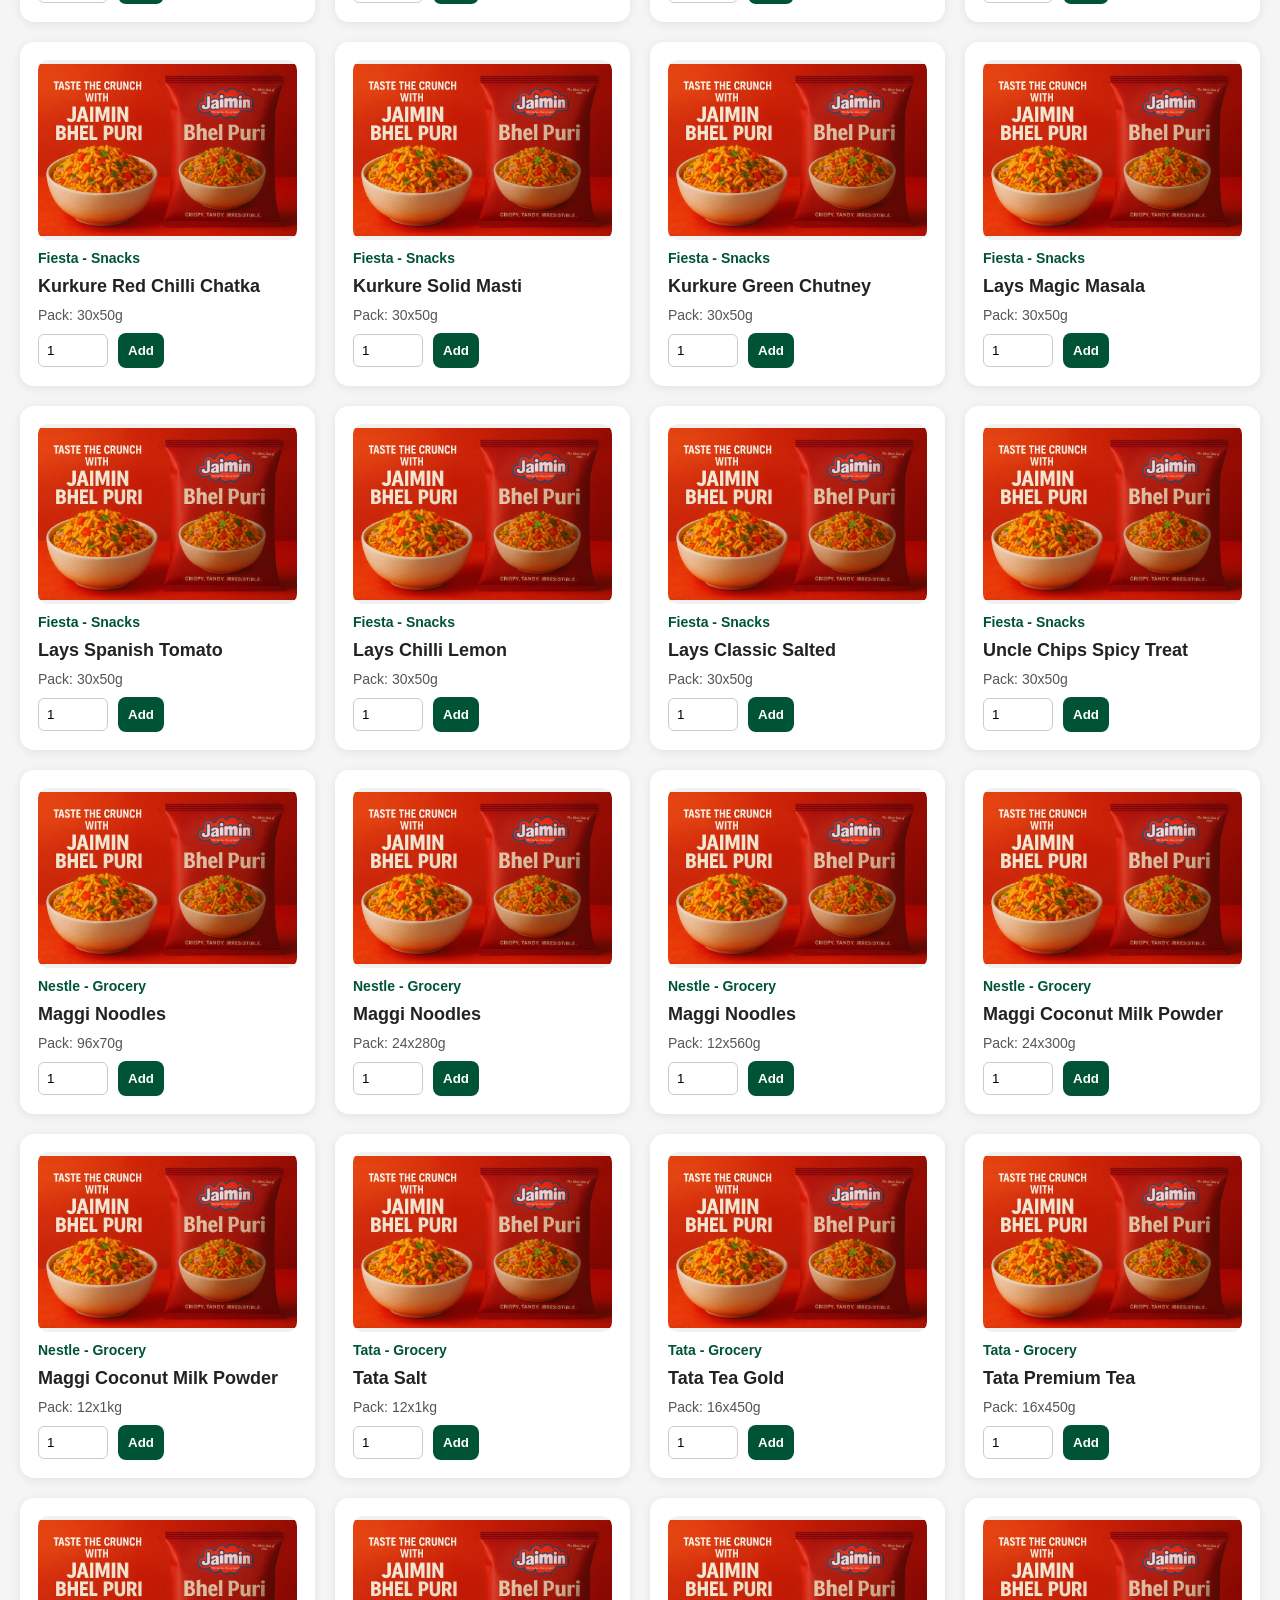
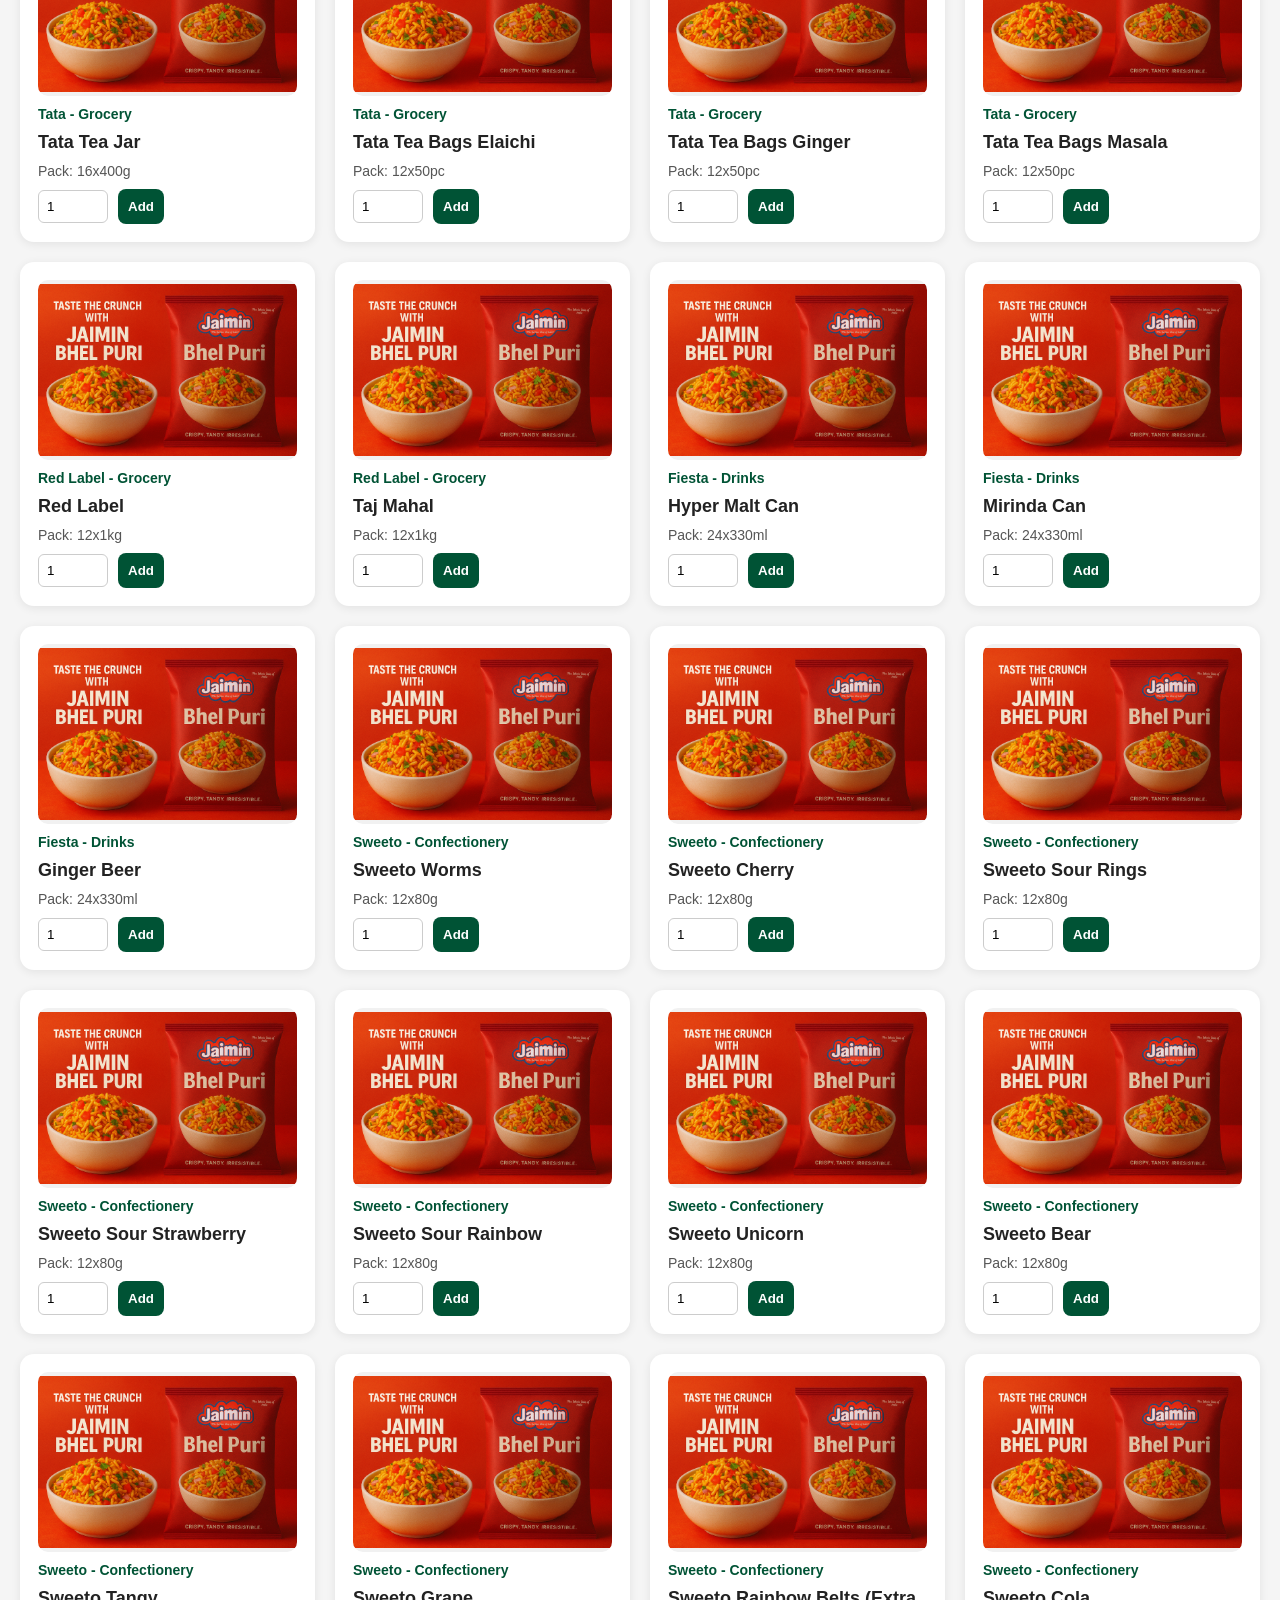
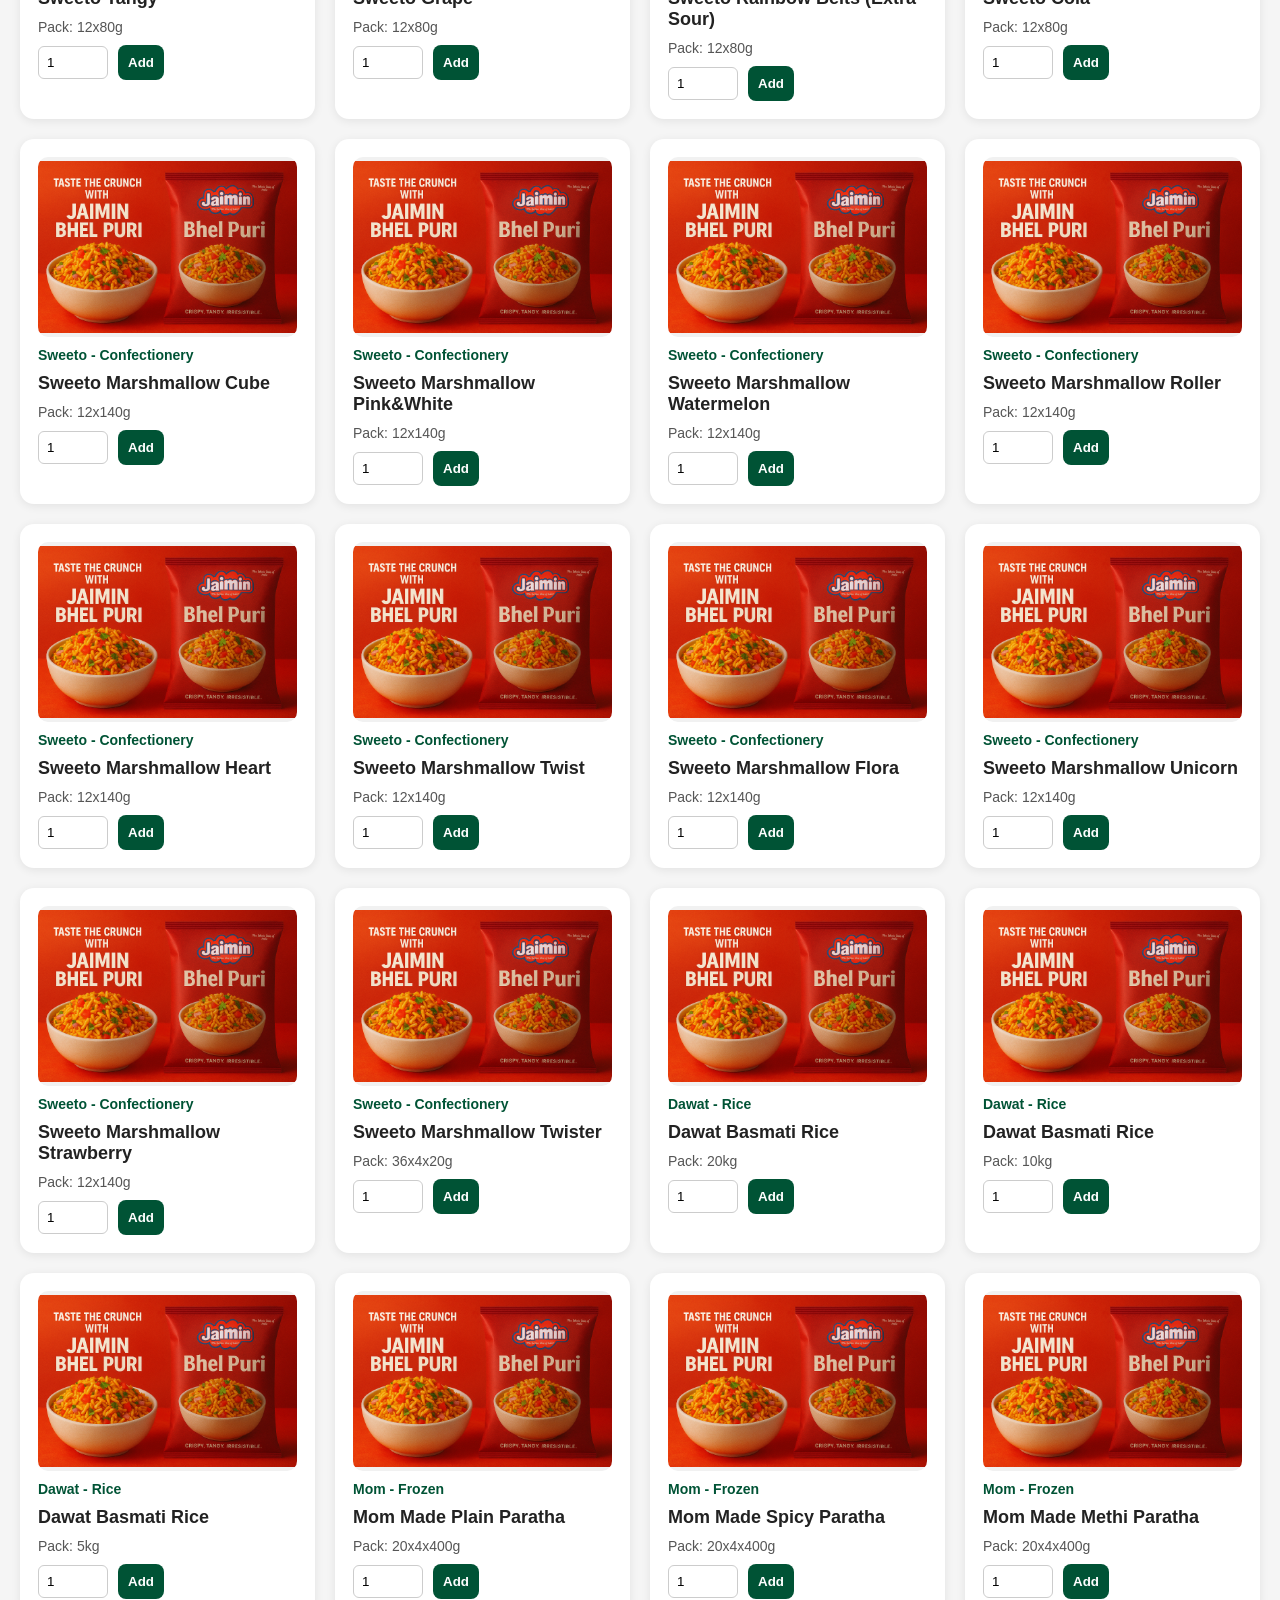
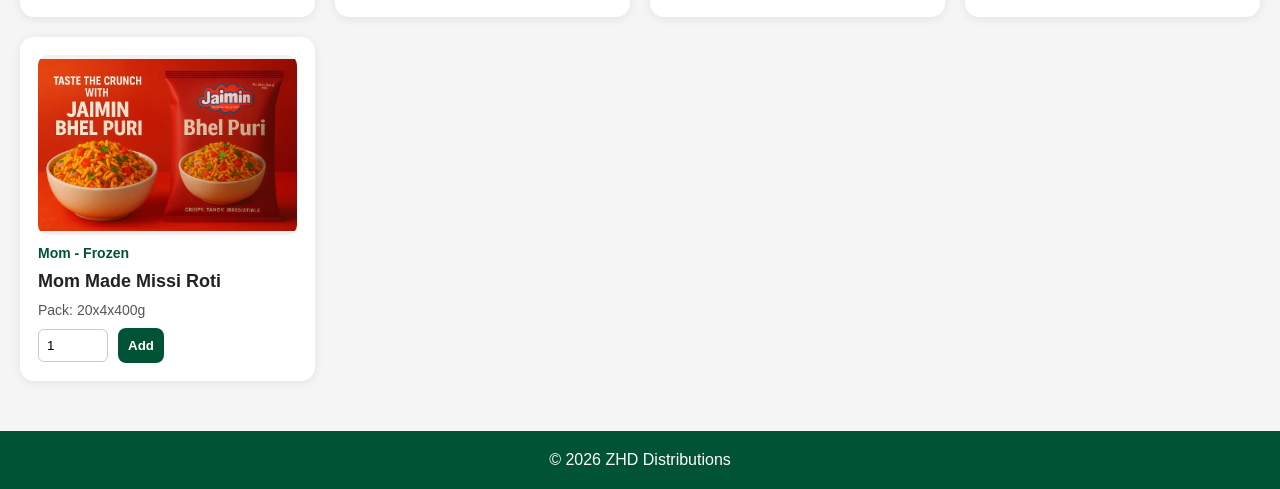
==== commit dee6eb59: "Update index.html" ====
--- a/index.html
+++ b/index.html
@@ -16,9 +16,9 @@
       <input type="text" id="searchInput" placeholder="Search products..." />
     </div>
 
-    <a class="whatsapp-btn" href="https://wa.me/447000000000" target="_blank">
+   /* <a class="whatsapp-btn" href="https://wa.me/447000000000" target="_blank">
       WhatsApp Order
-    </a>
+    </a> */
   </div>
 </header>
 
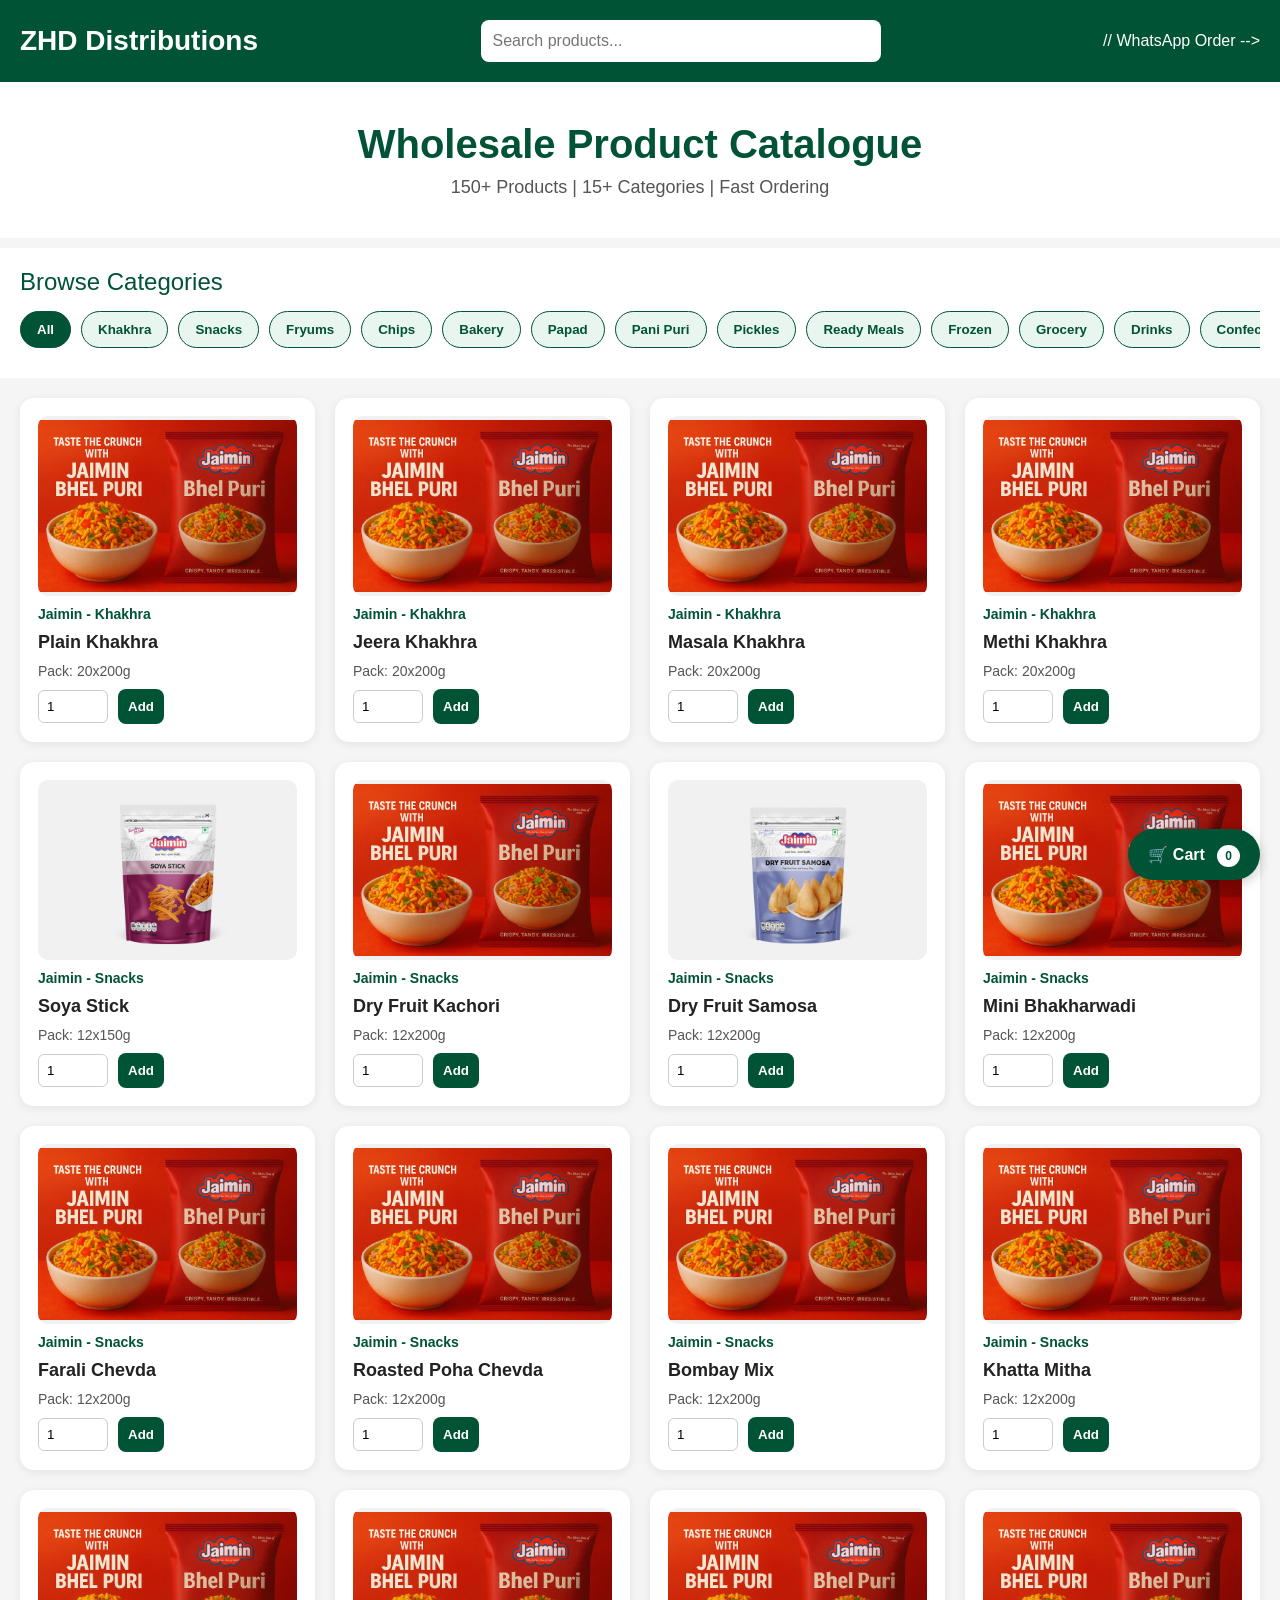
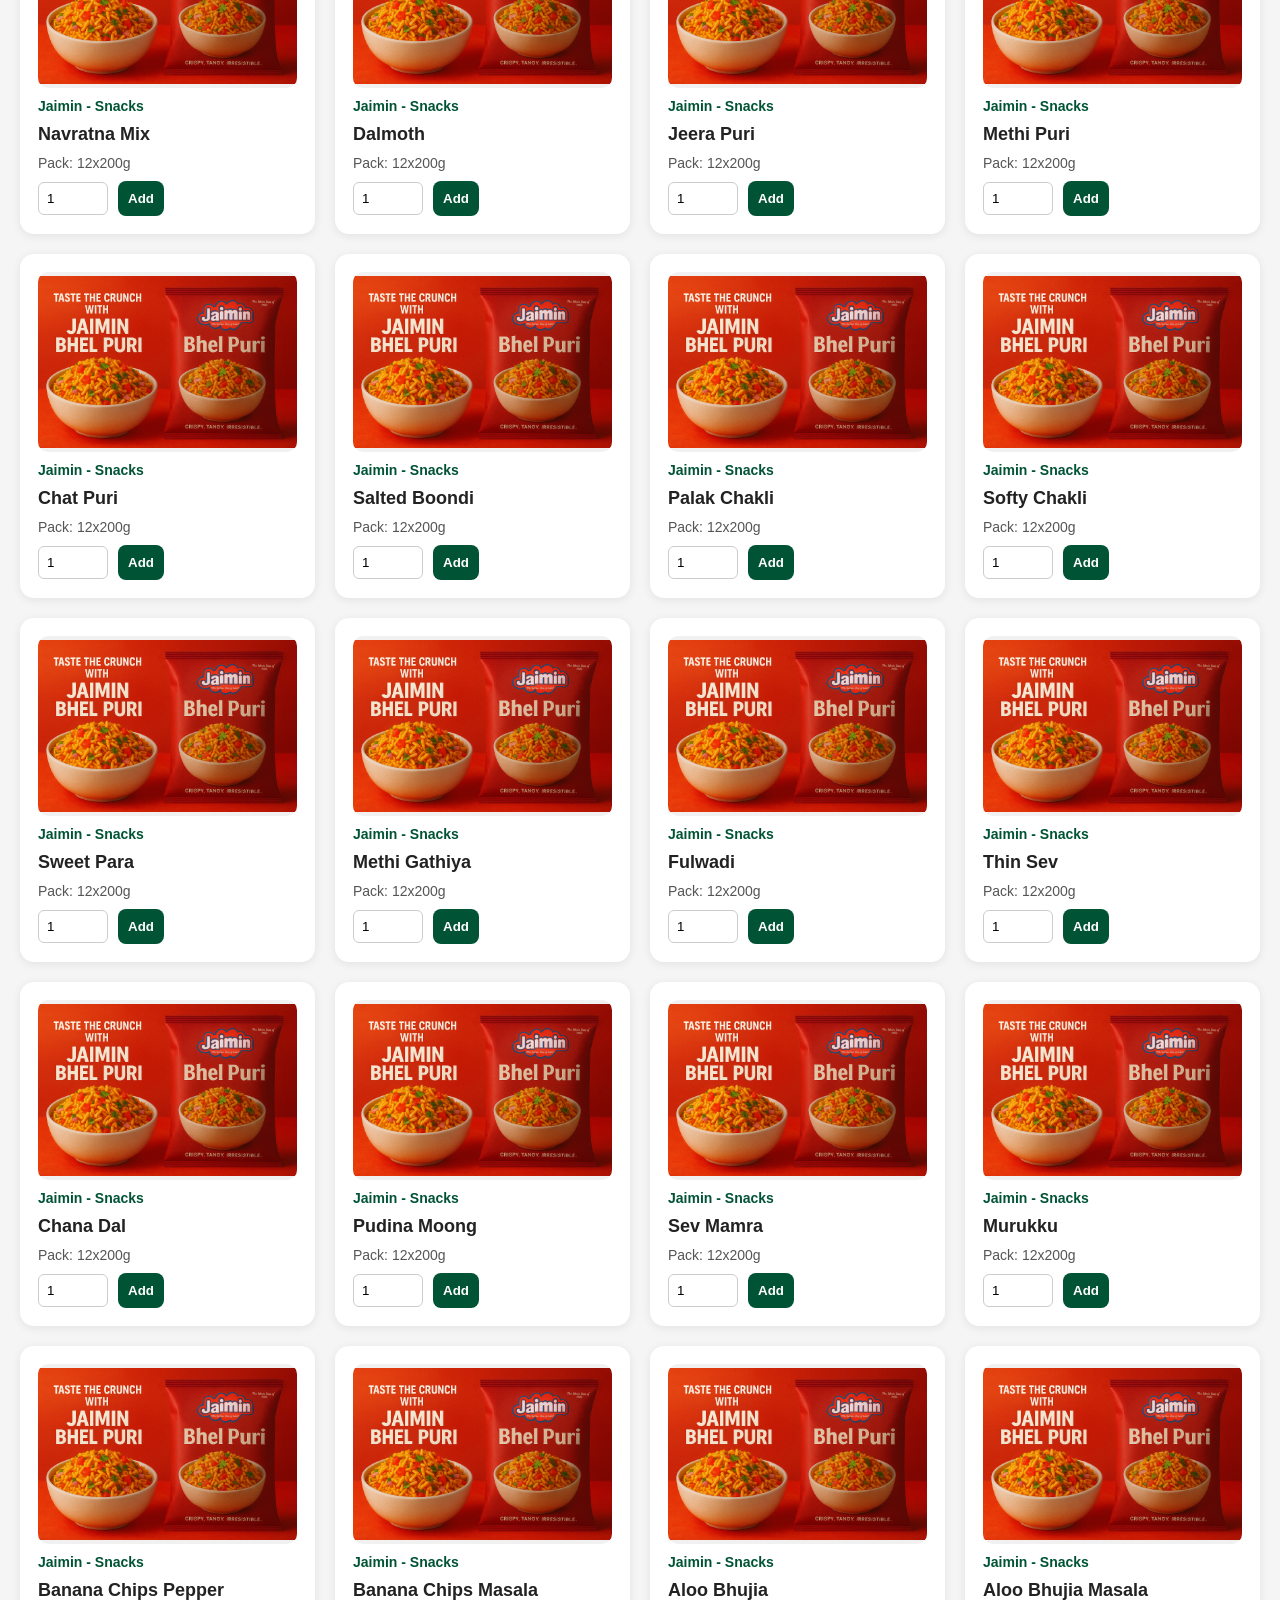
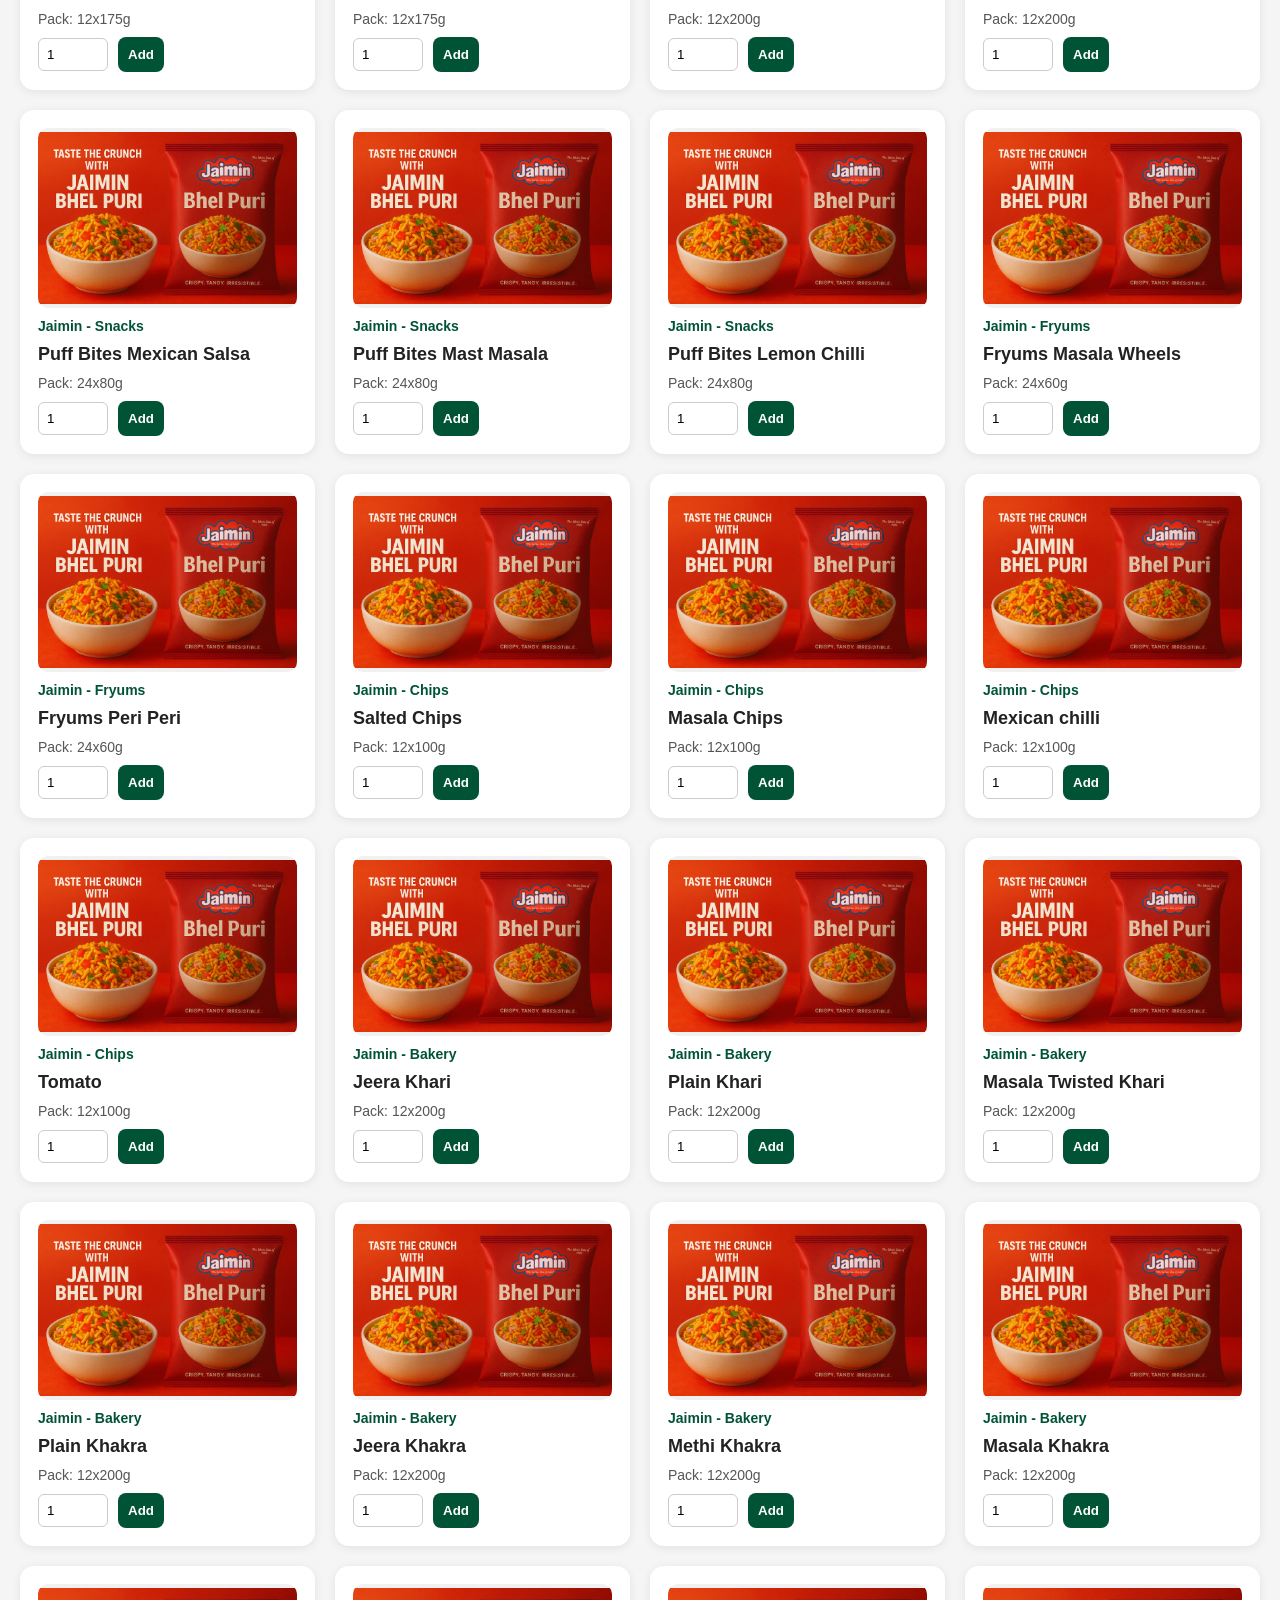
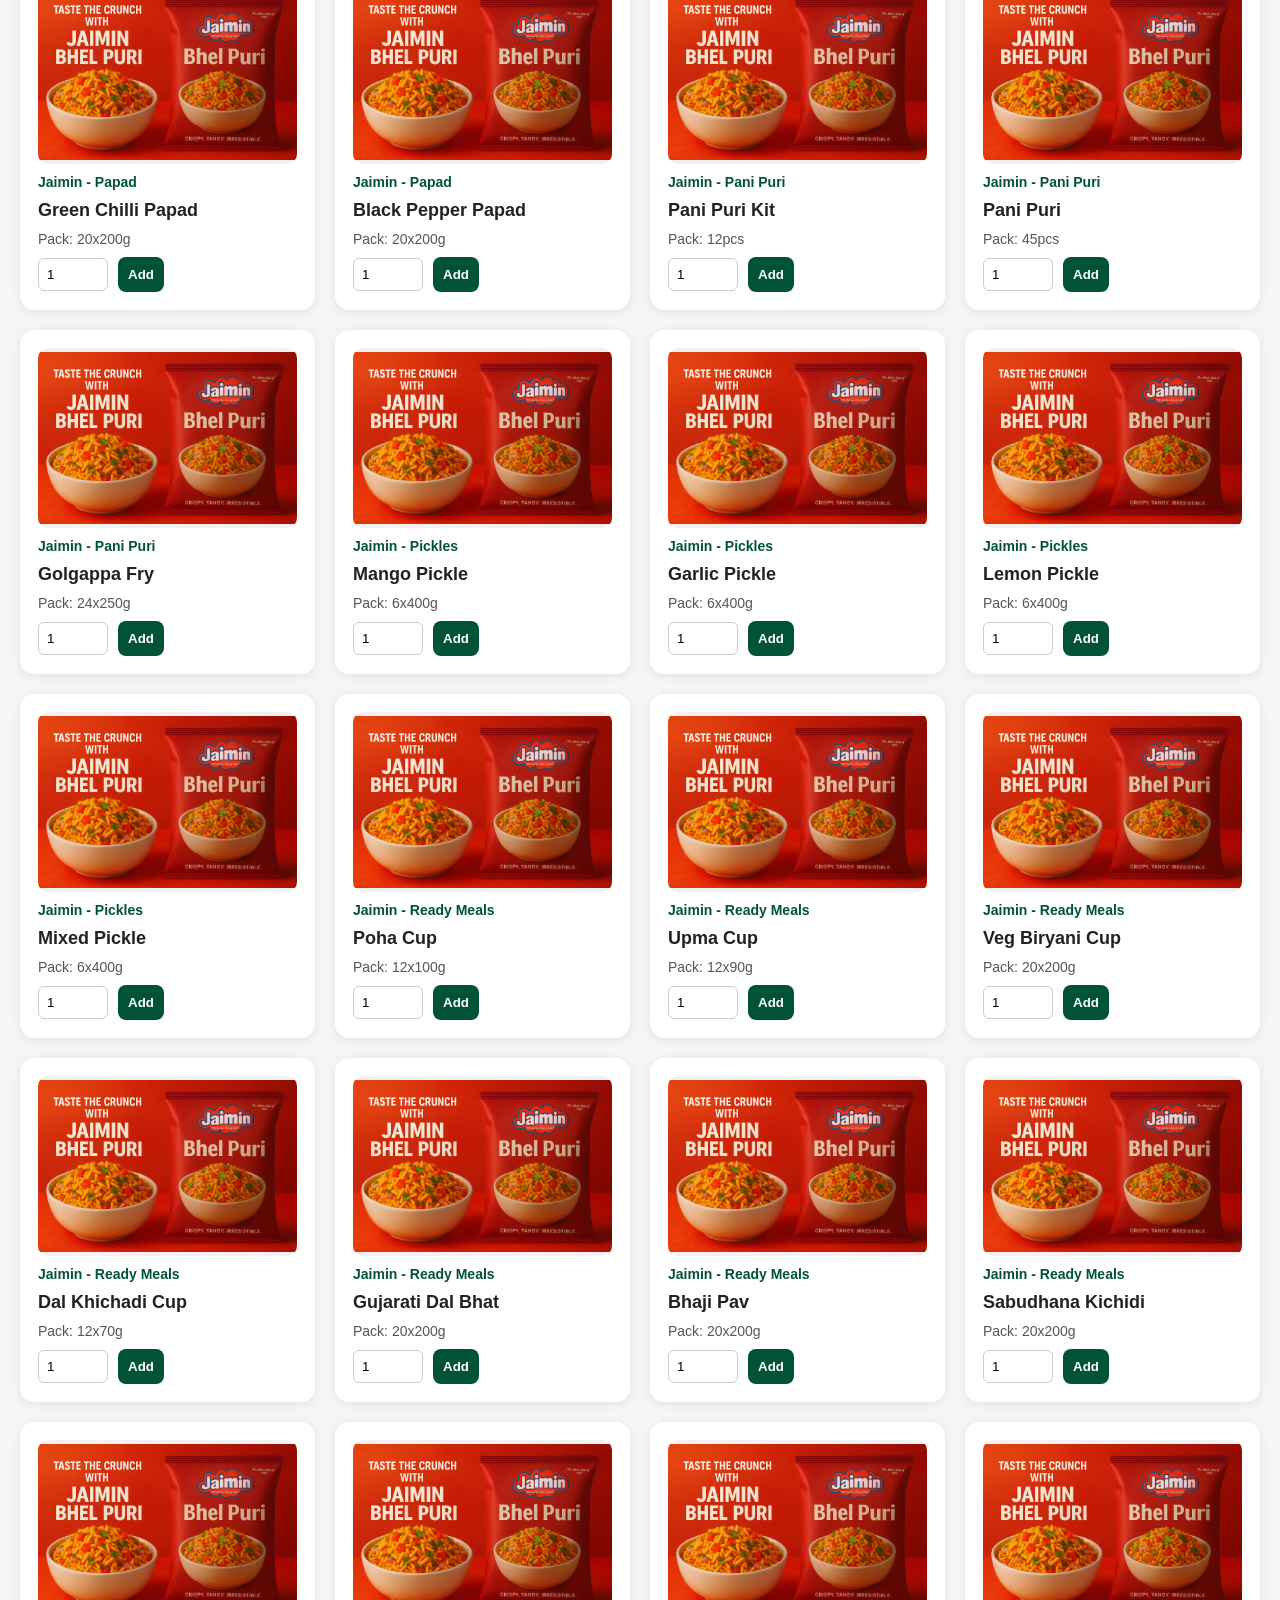
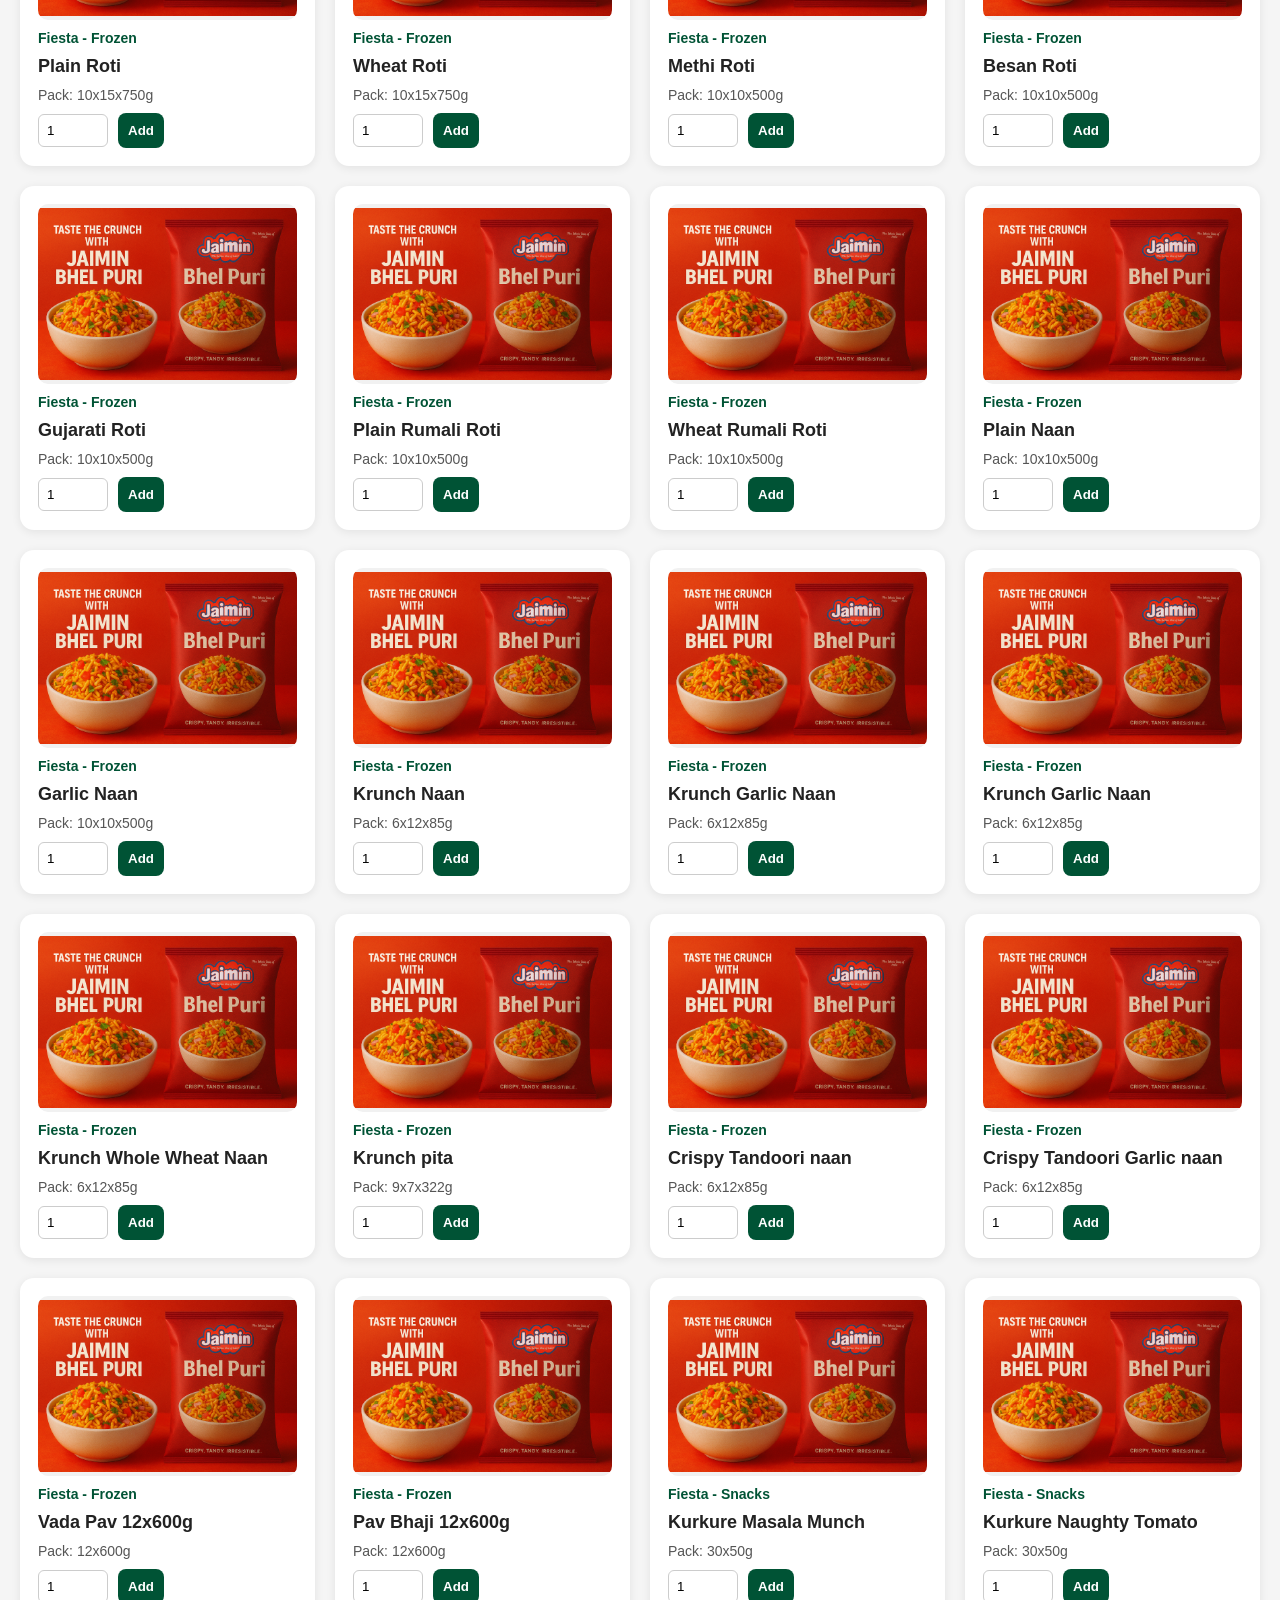
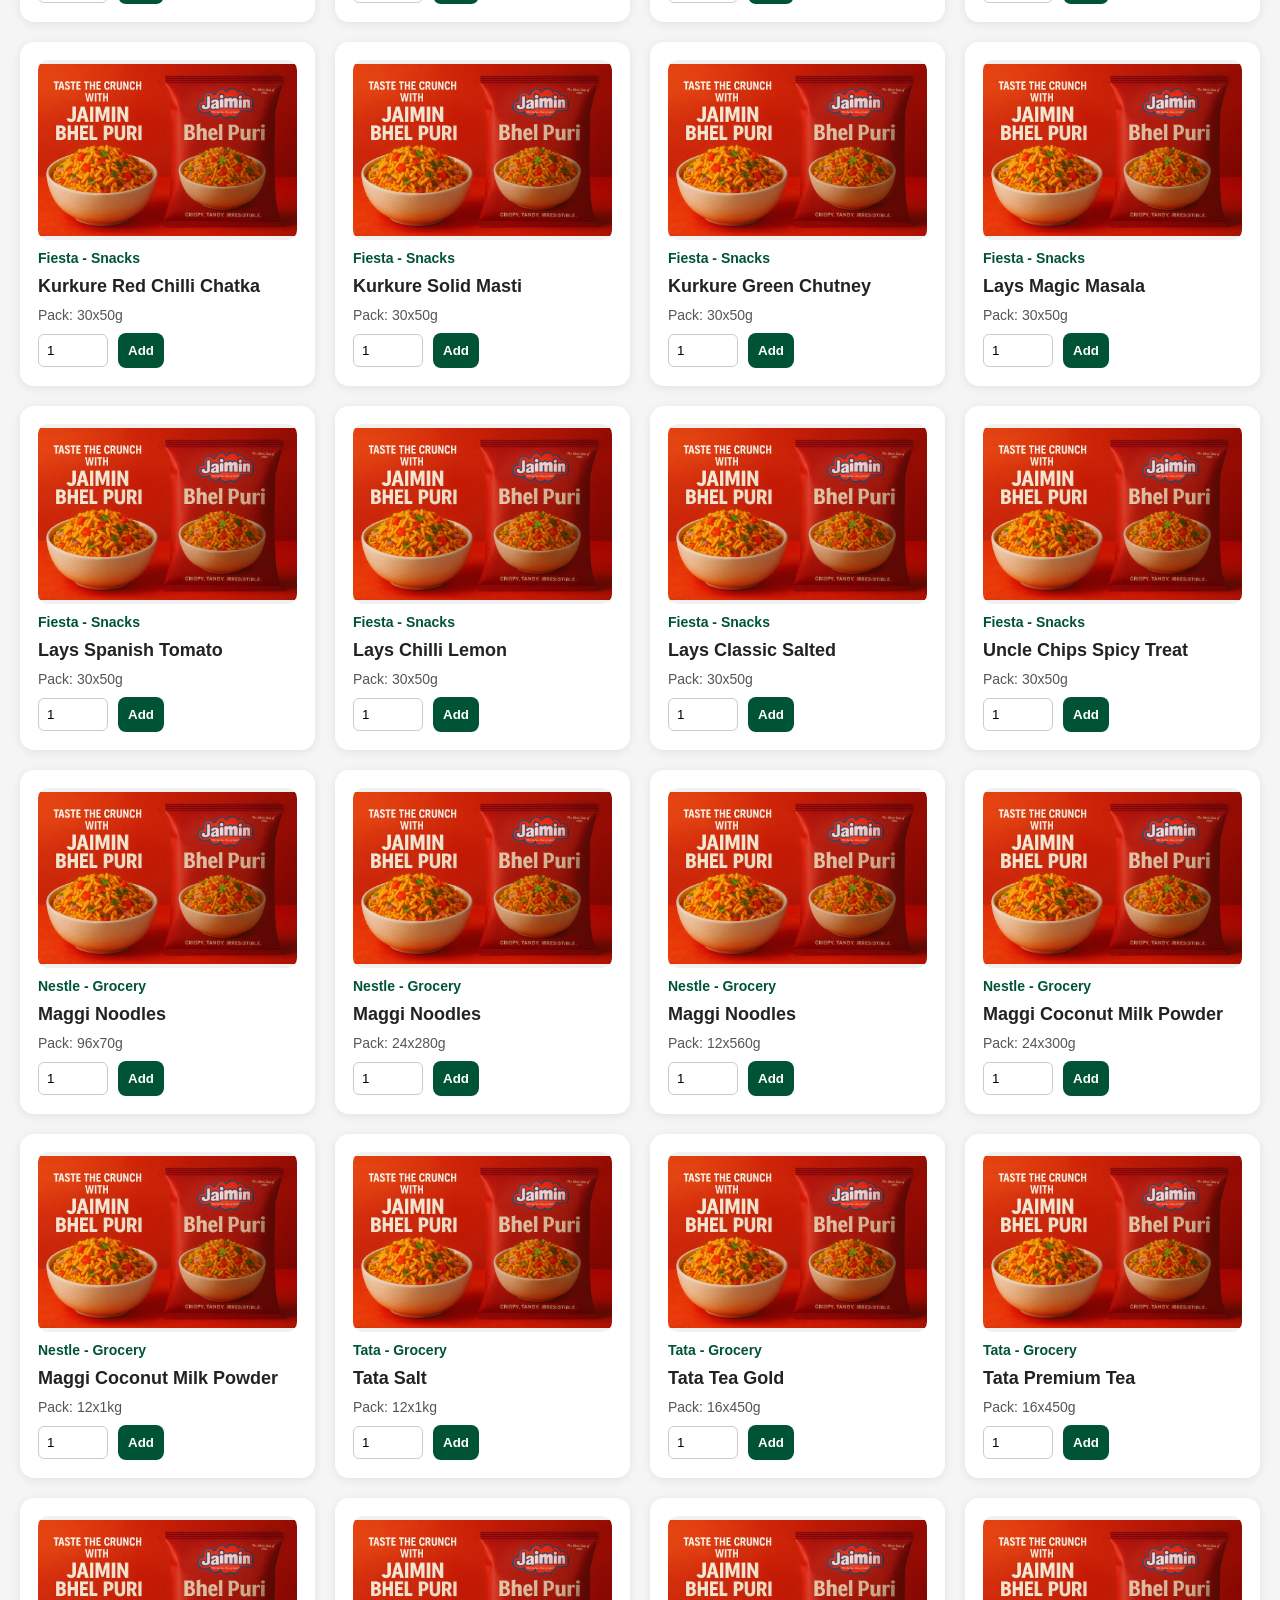
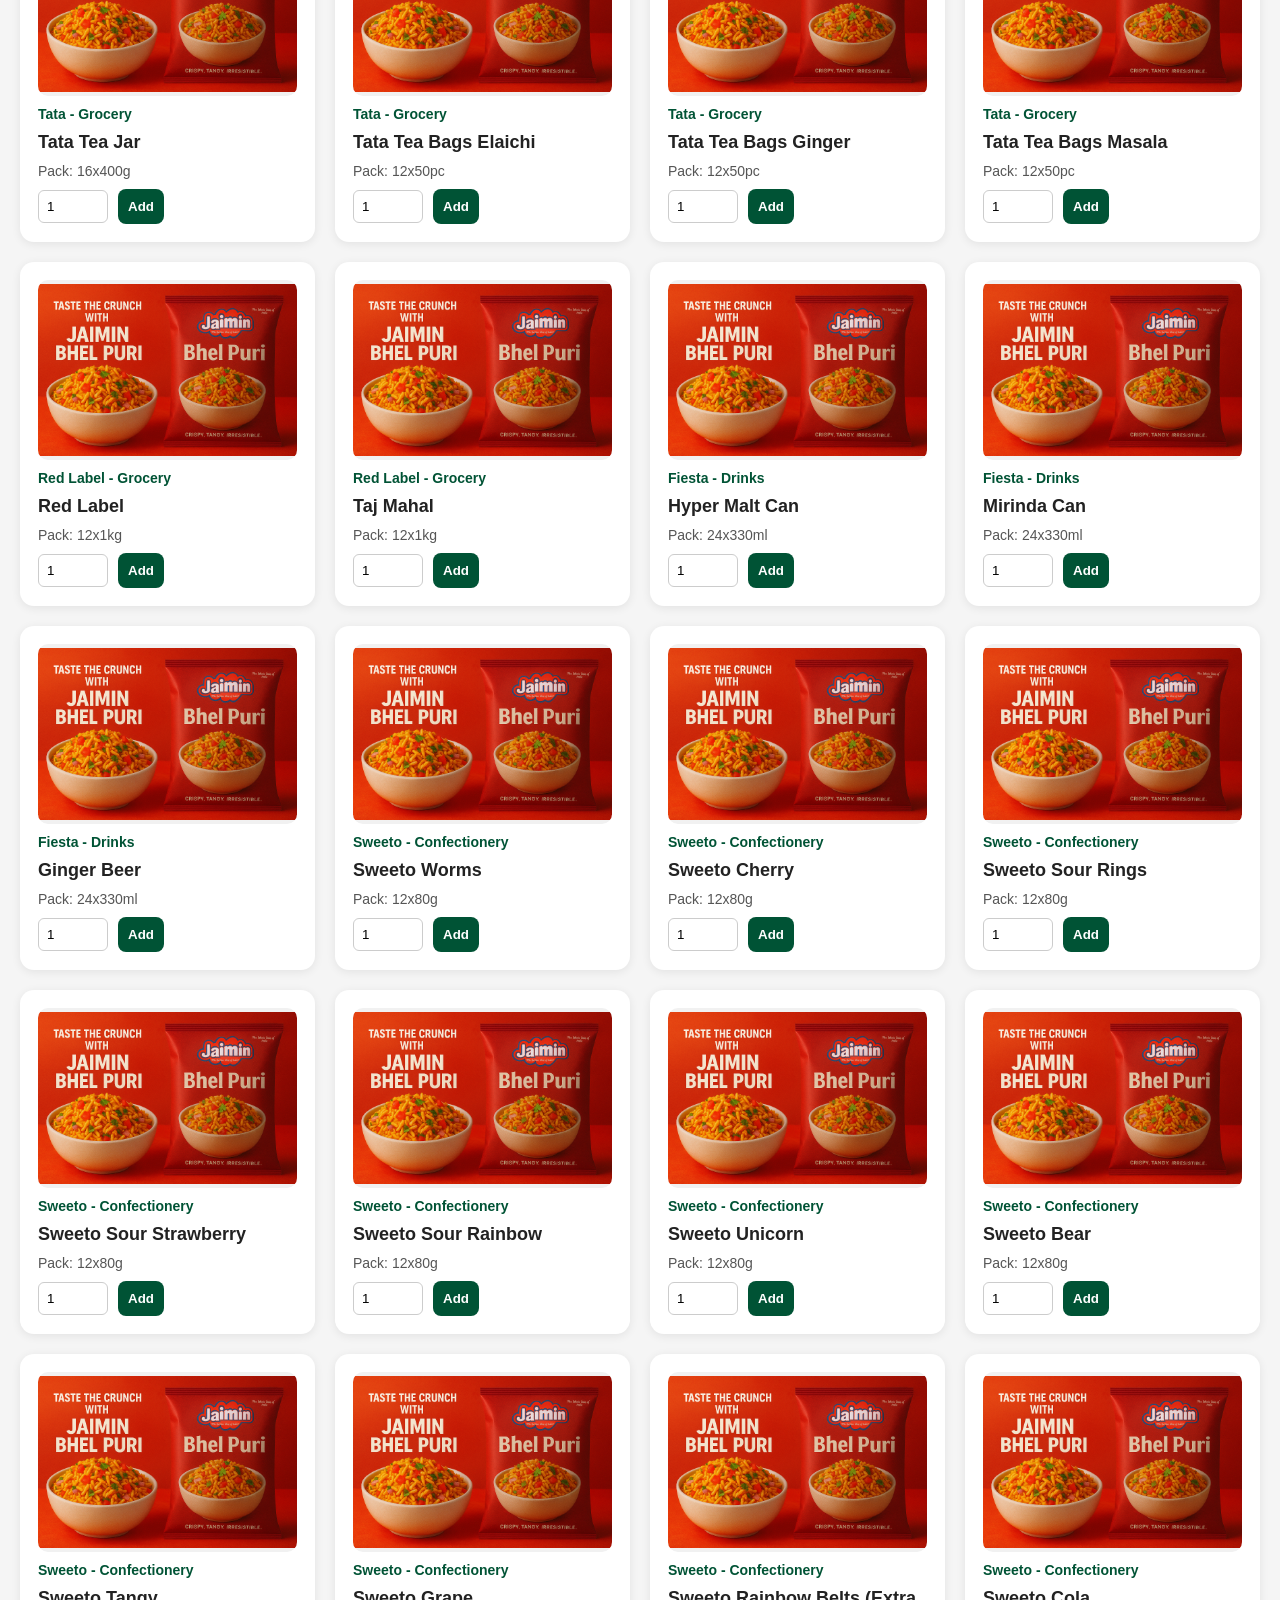
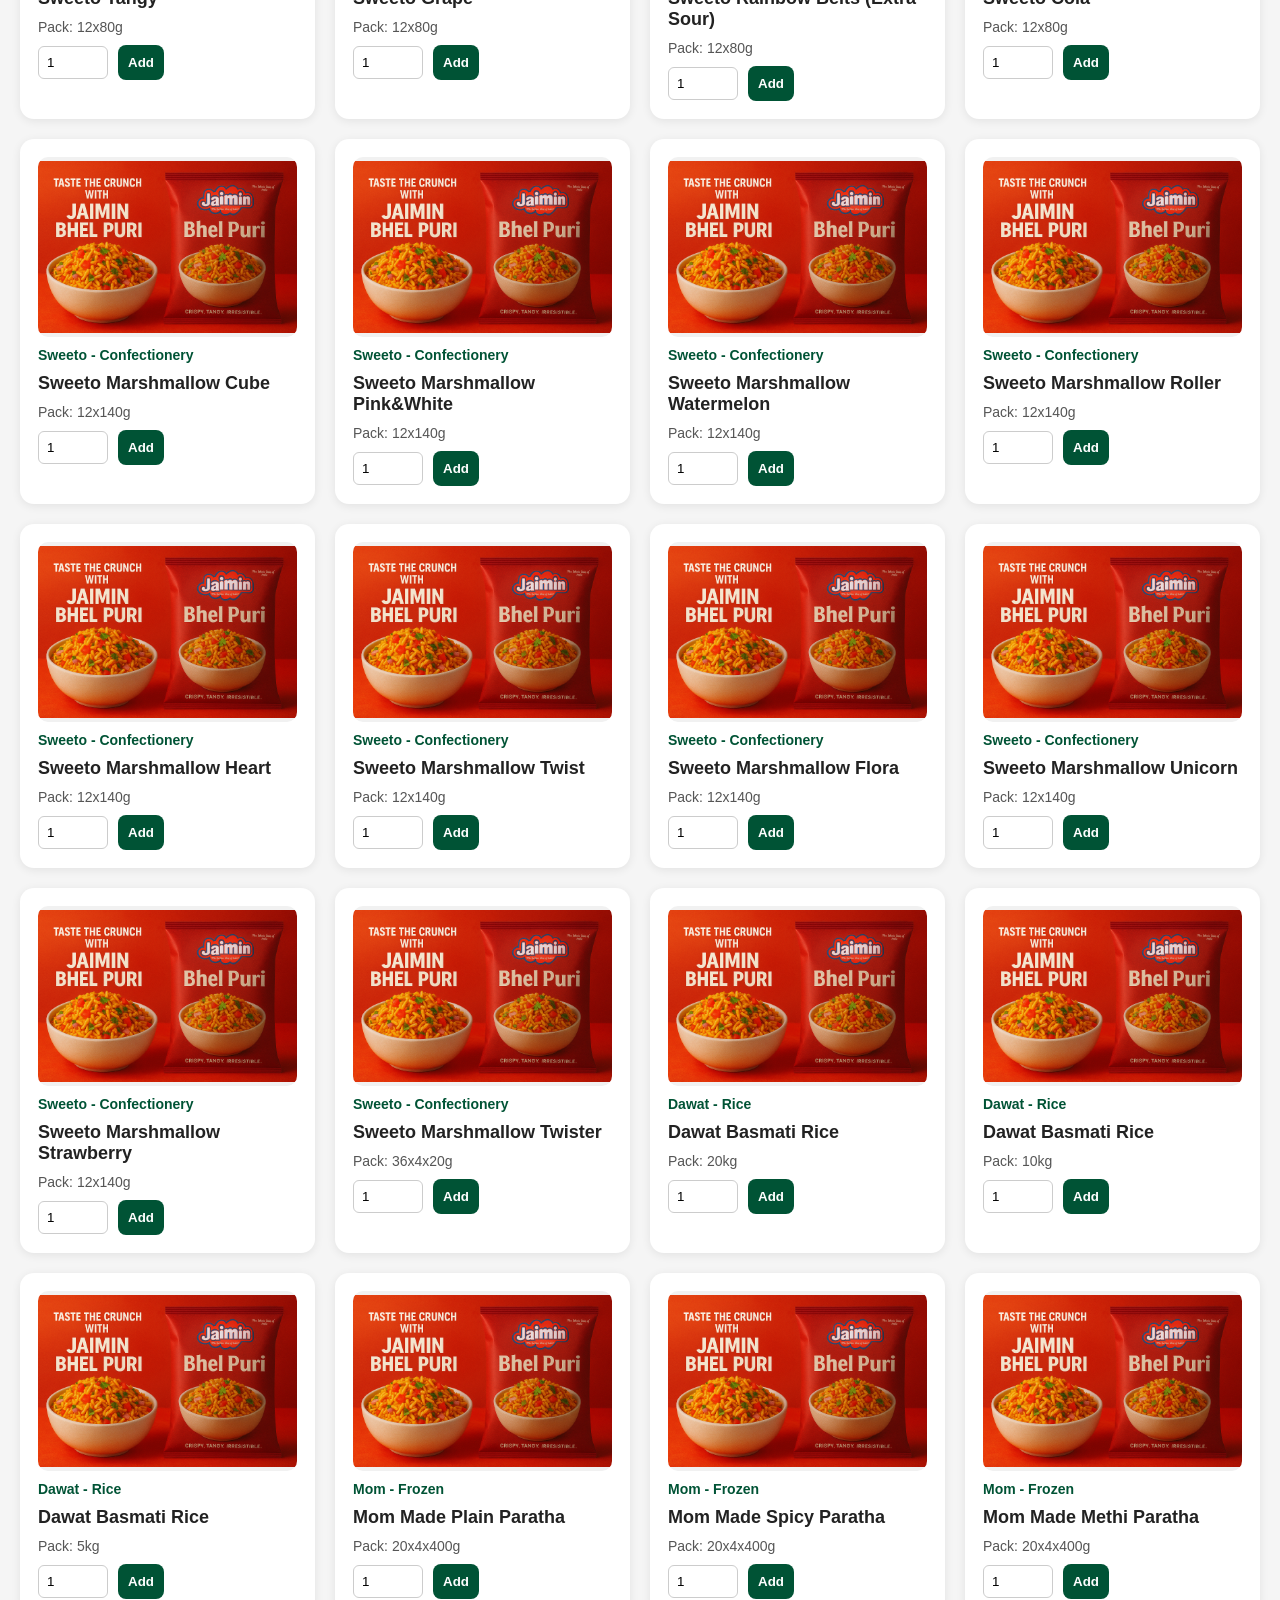
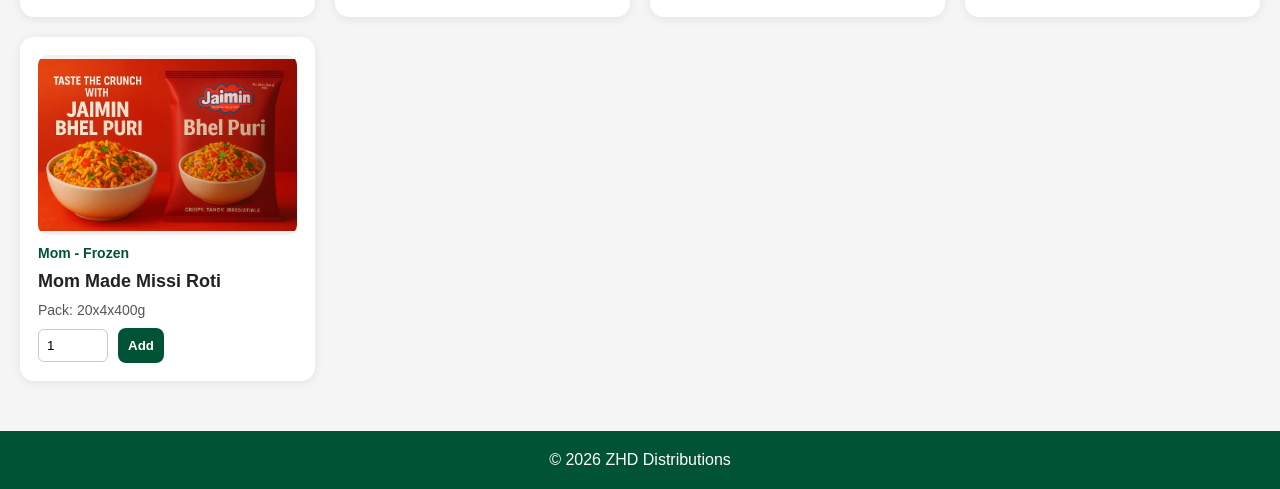
==== commit f4053694: "Update index.html" ====
--- a/index.html
+++ b/index.html
@@ -16,9 +16,9 @@
       <input type="text" id="searchInput" placeholder="Search products..." />
     </div>
 
-   /* <a class="whatsapp-btn" href="https://wa.me/447000000000" target="_blank">
-      WhatsApp Order
-    </a> */
+   <! -- <a class="whatsapp-btn" href="https://wa.me/447000000000" target="_blank">
+     // WhatsApp Order
+    </a> -->
   </div>
 </header>
 
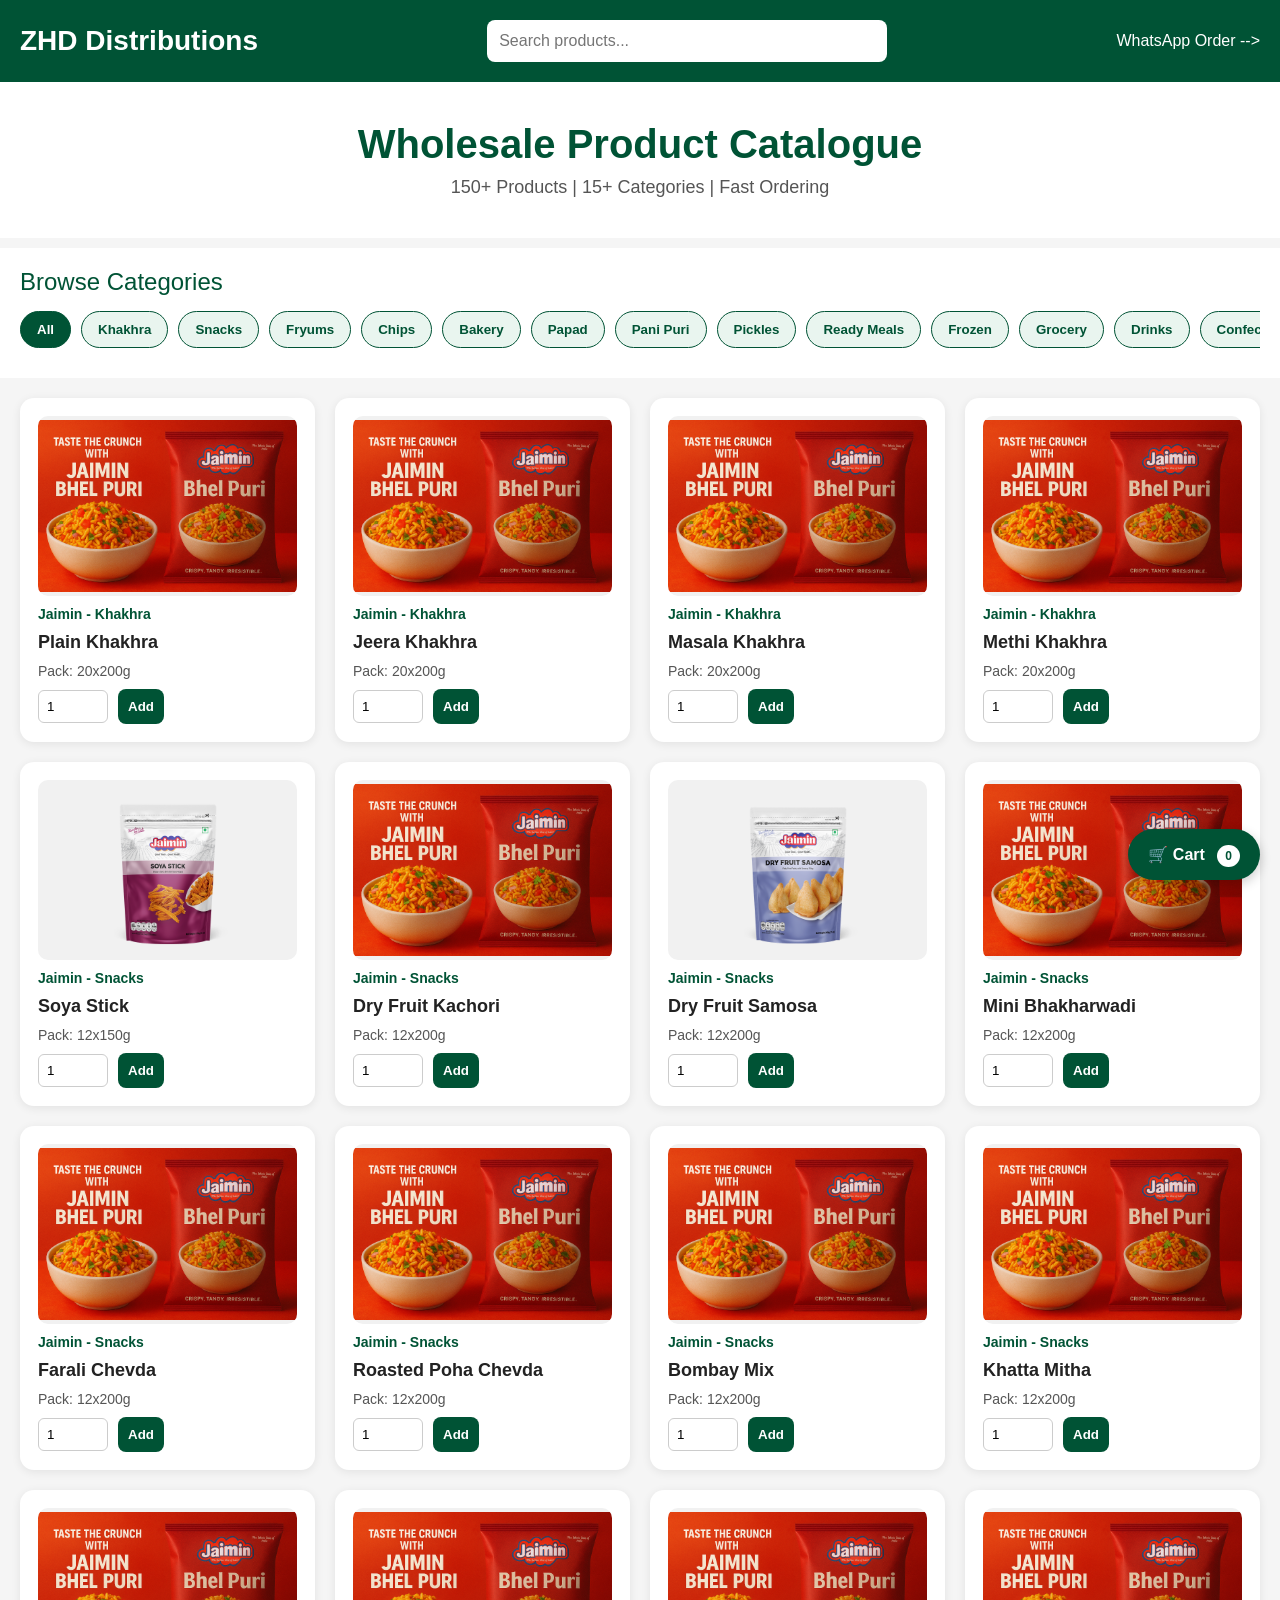
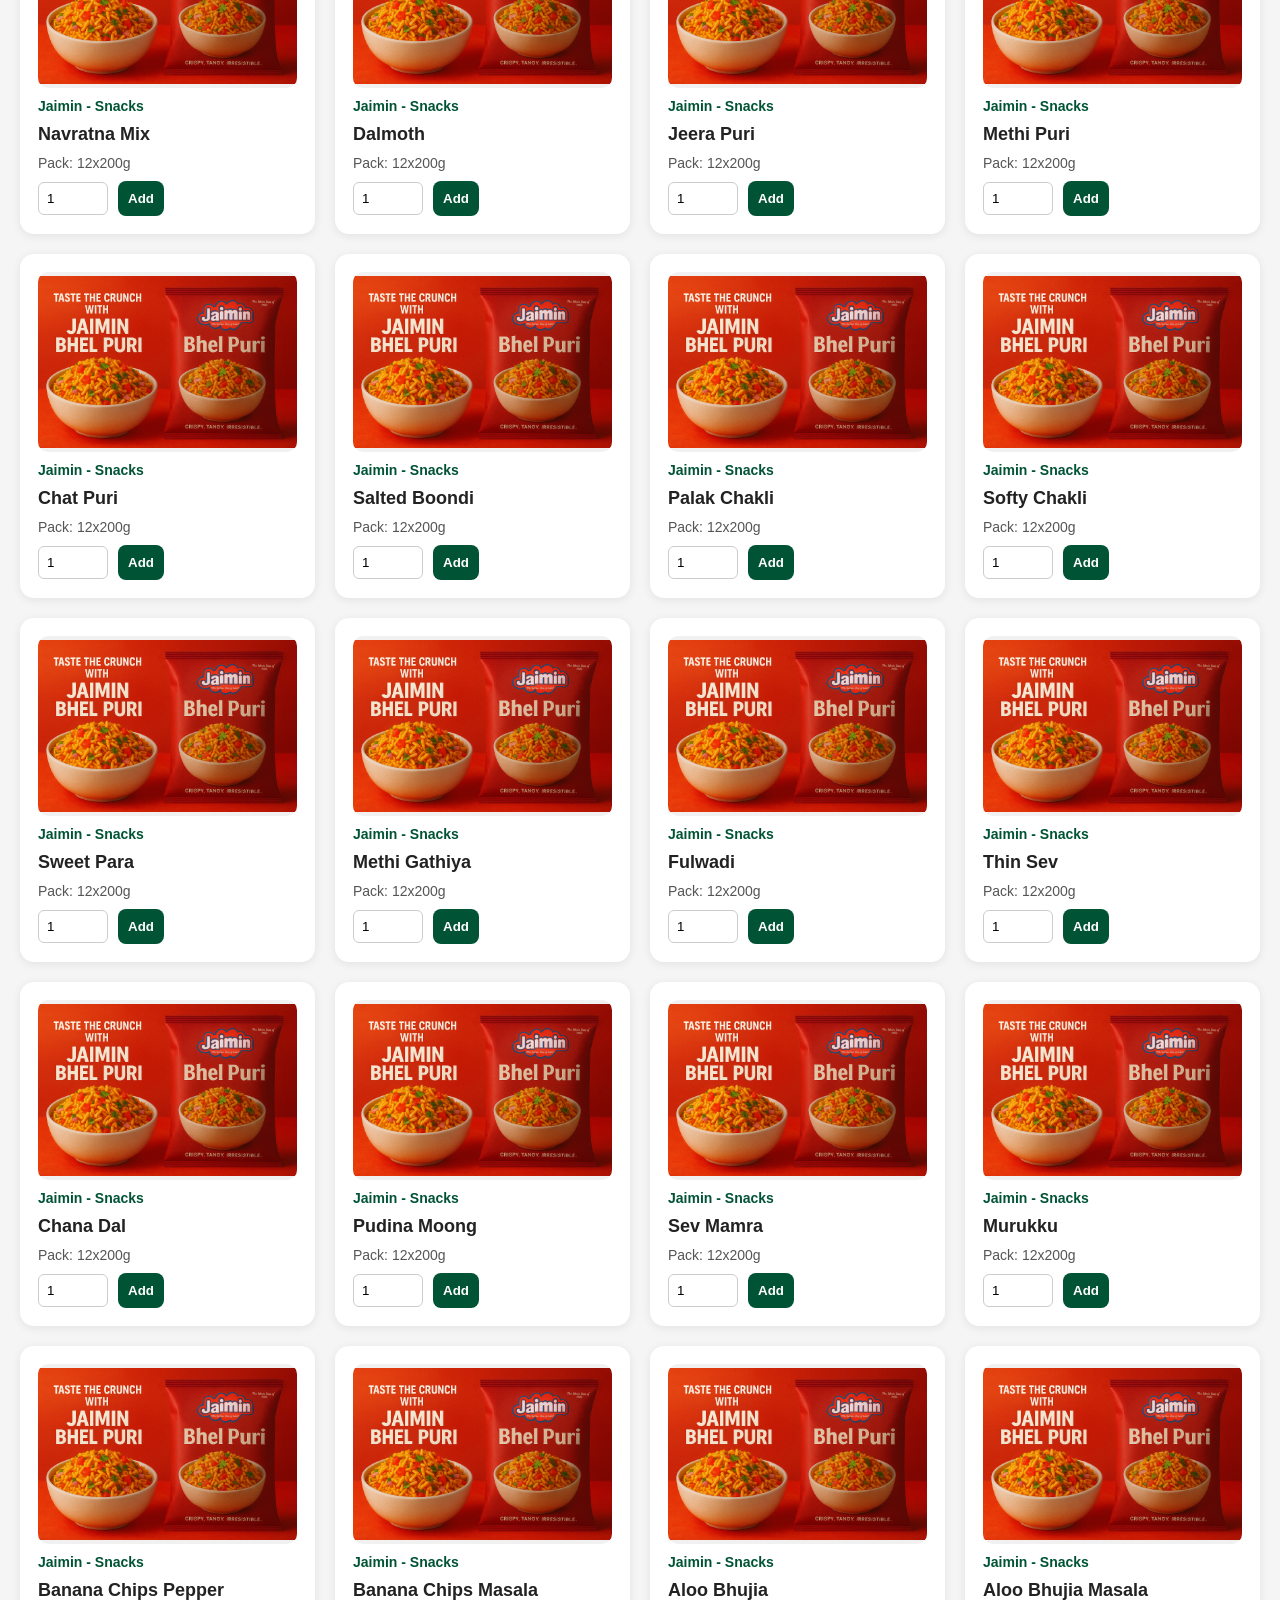
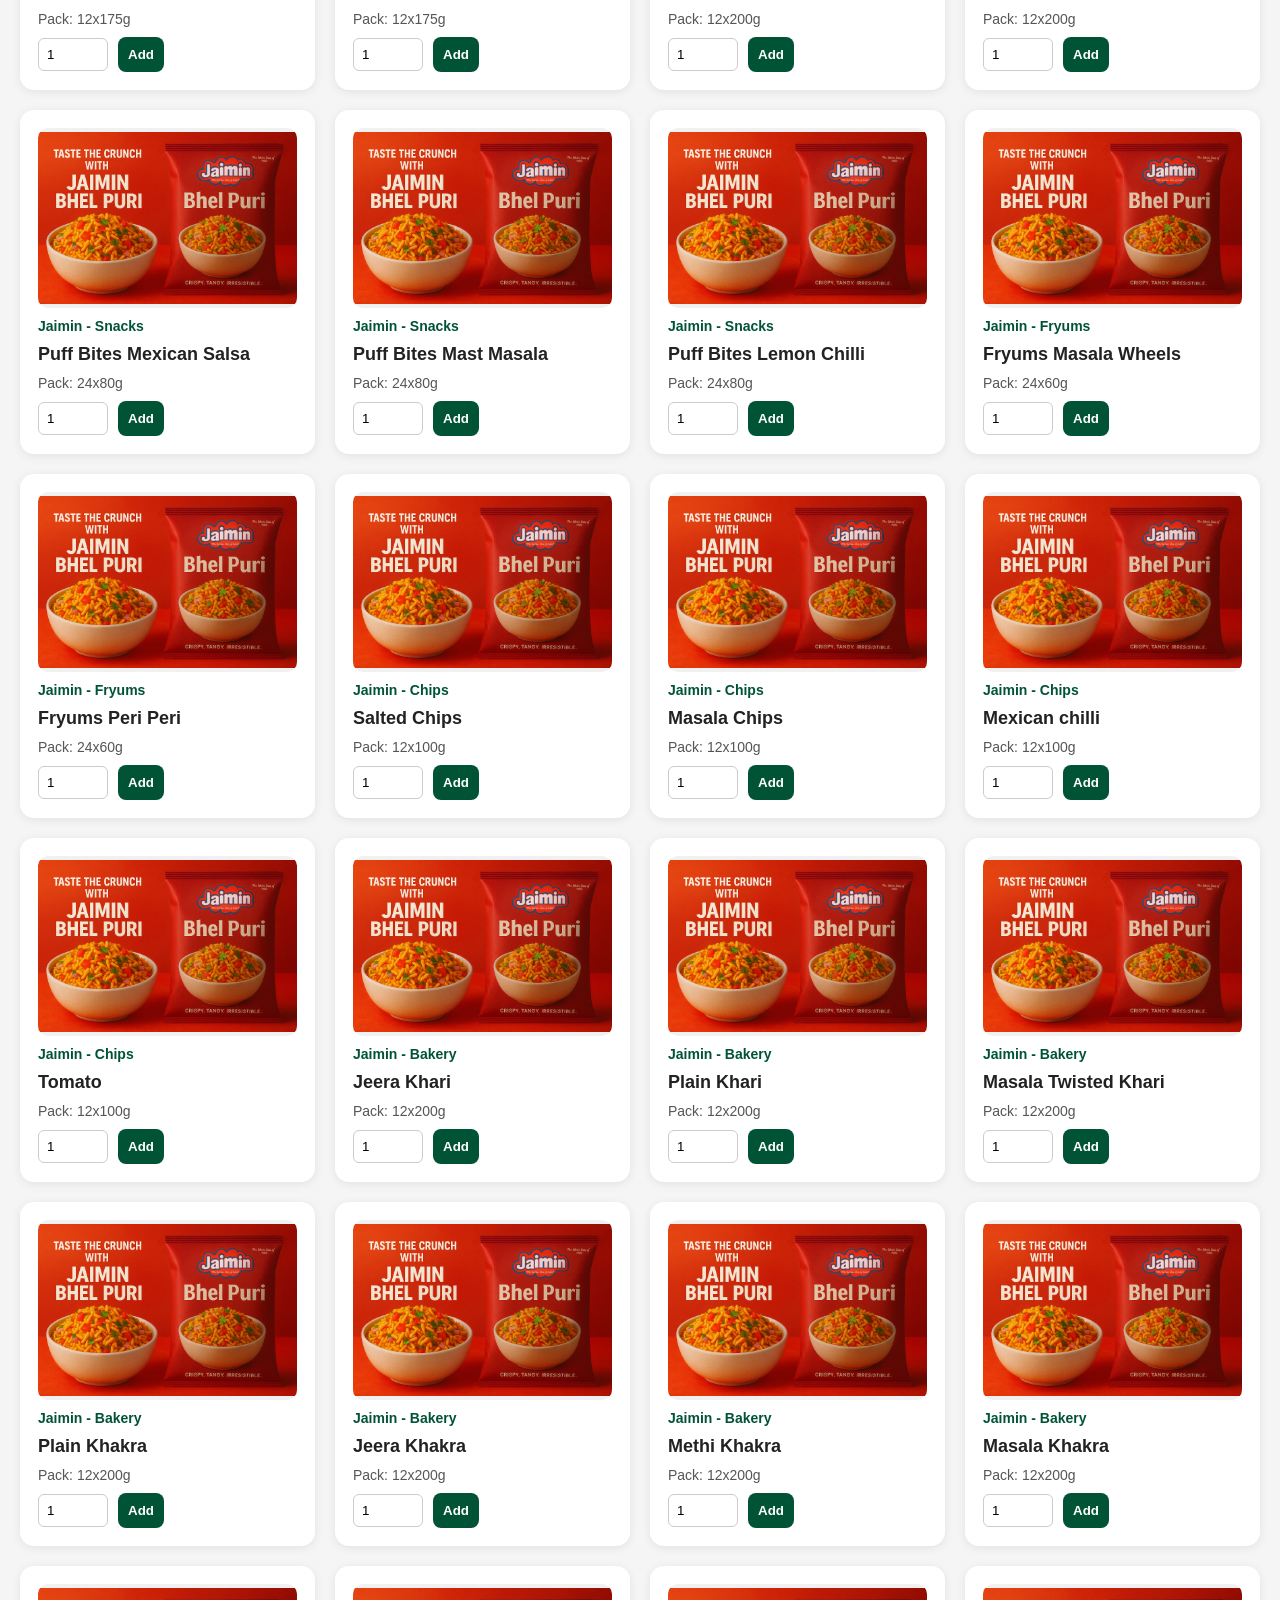
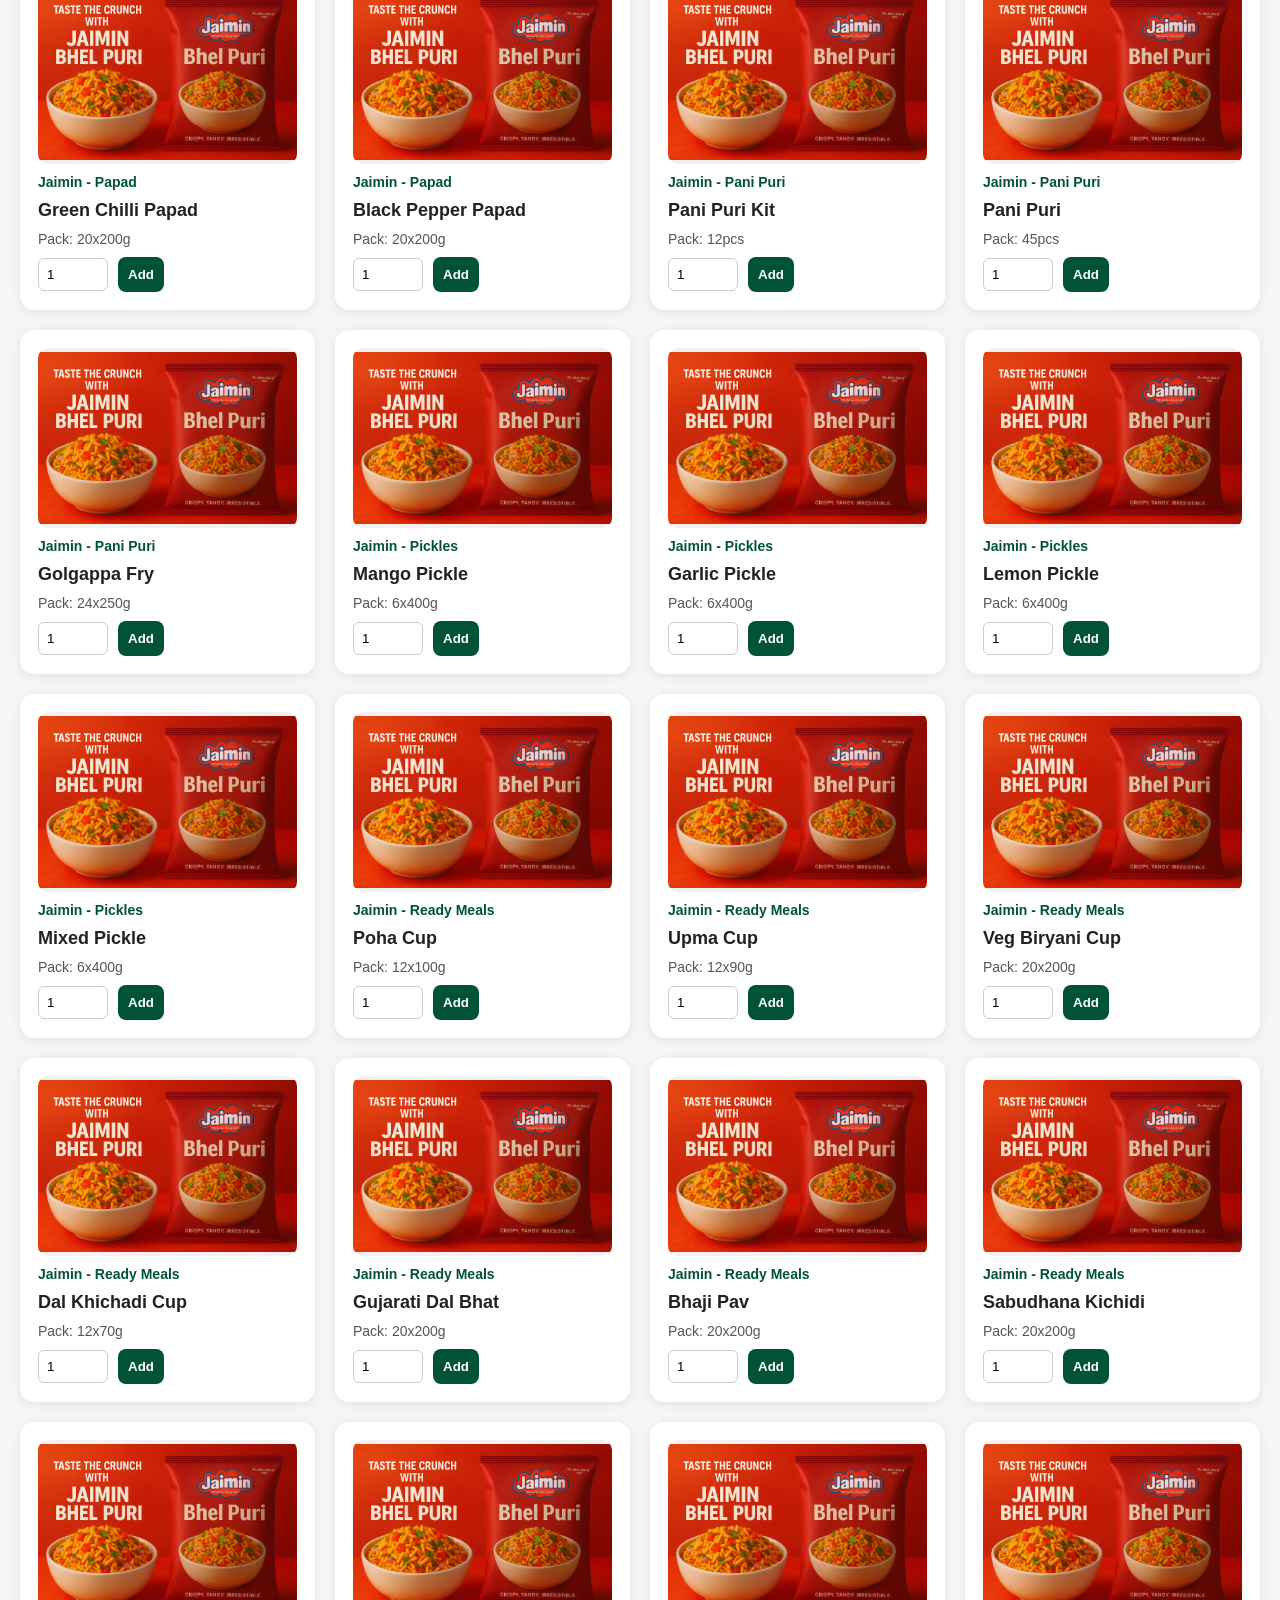
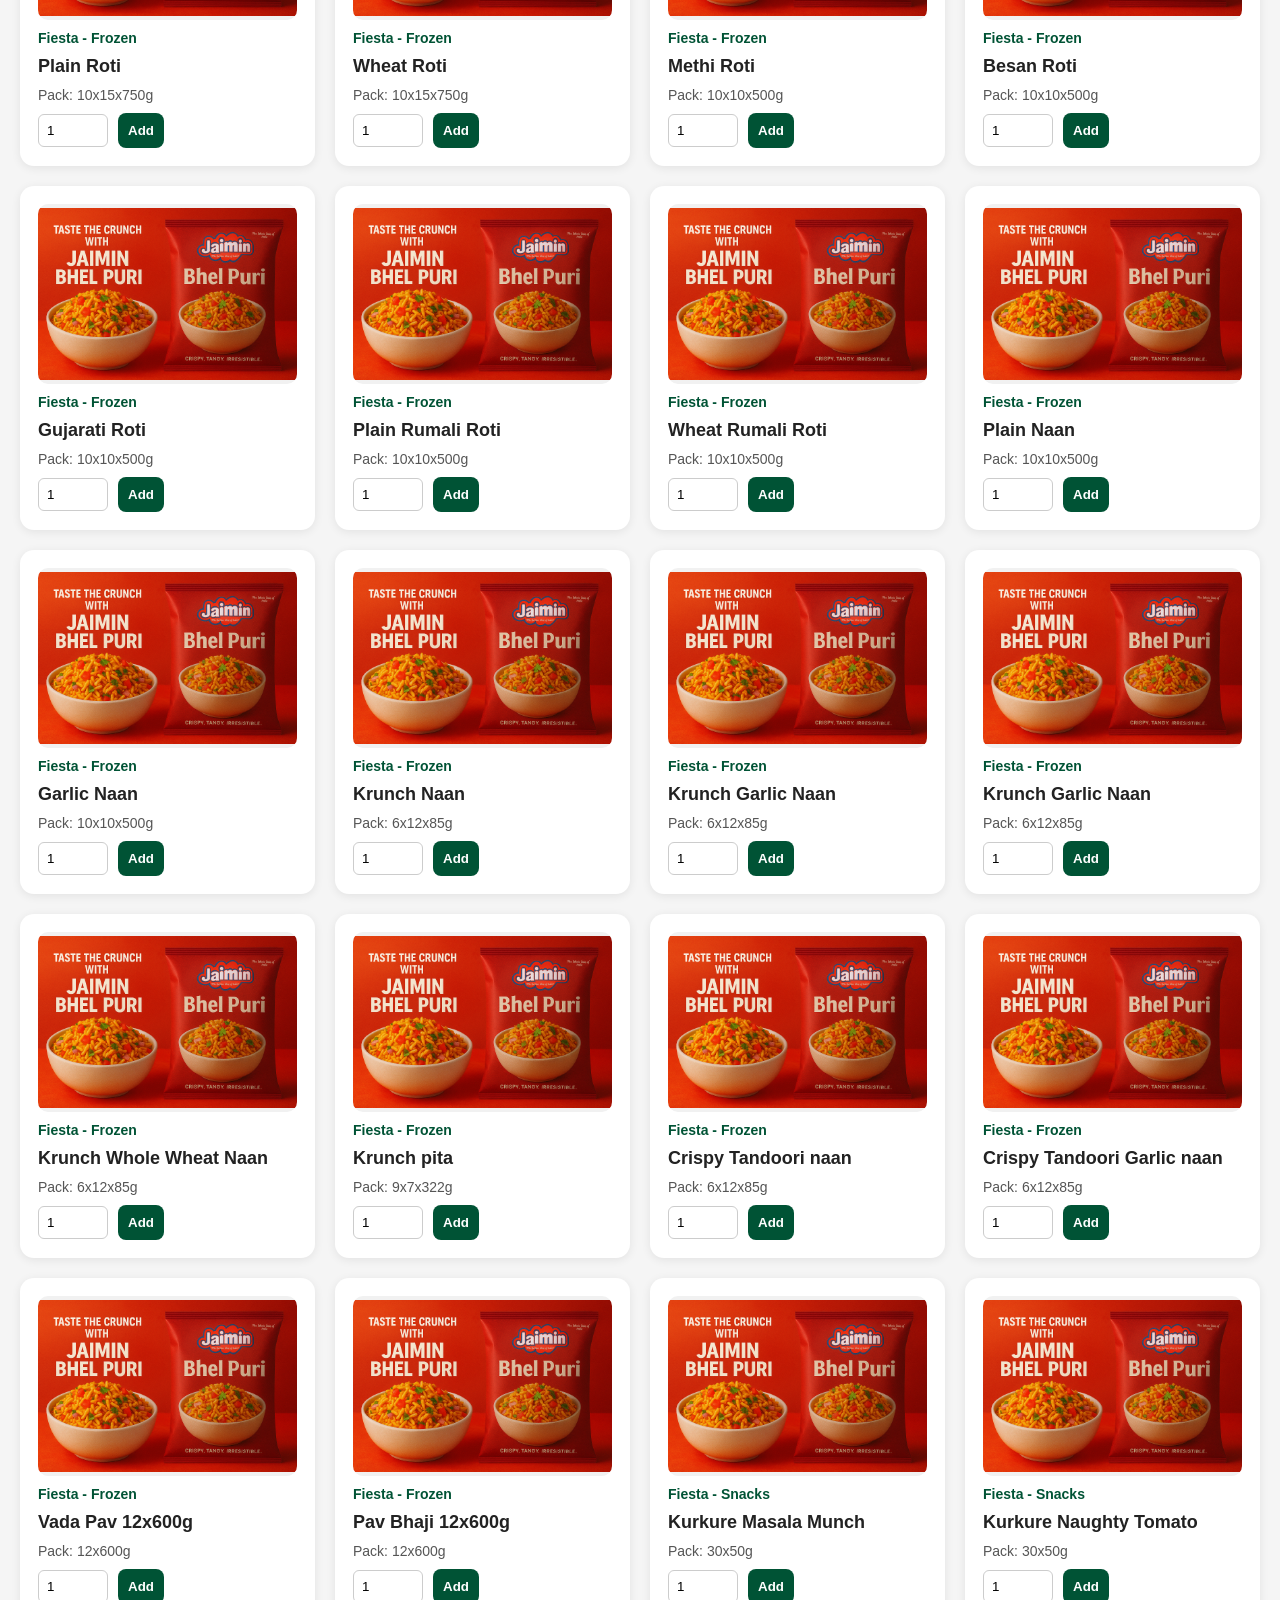
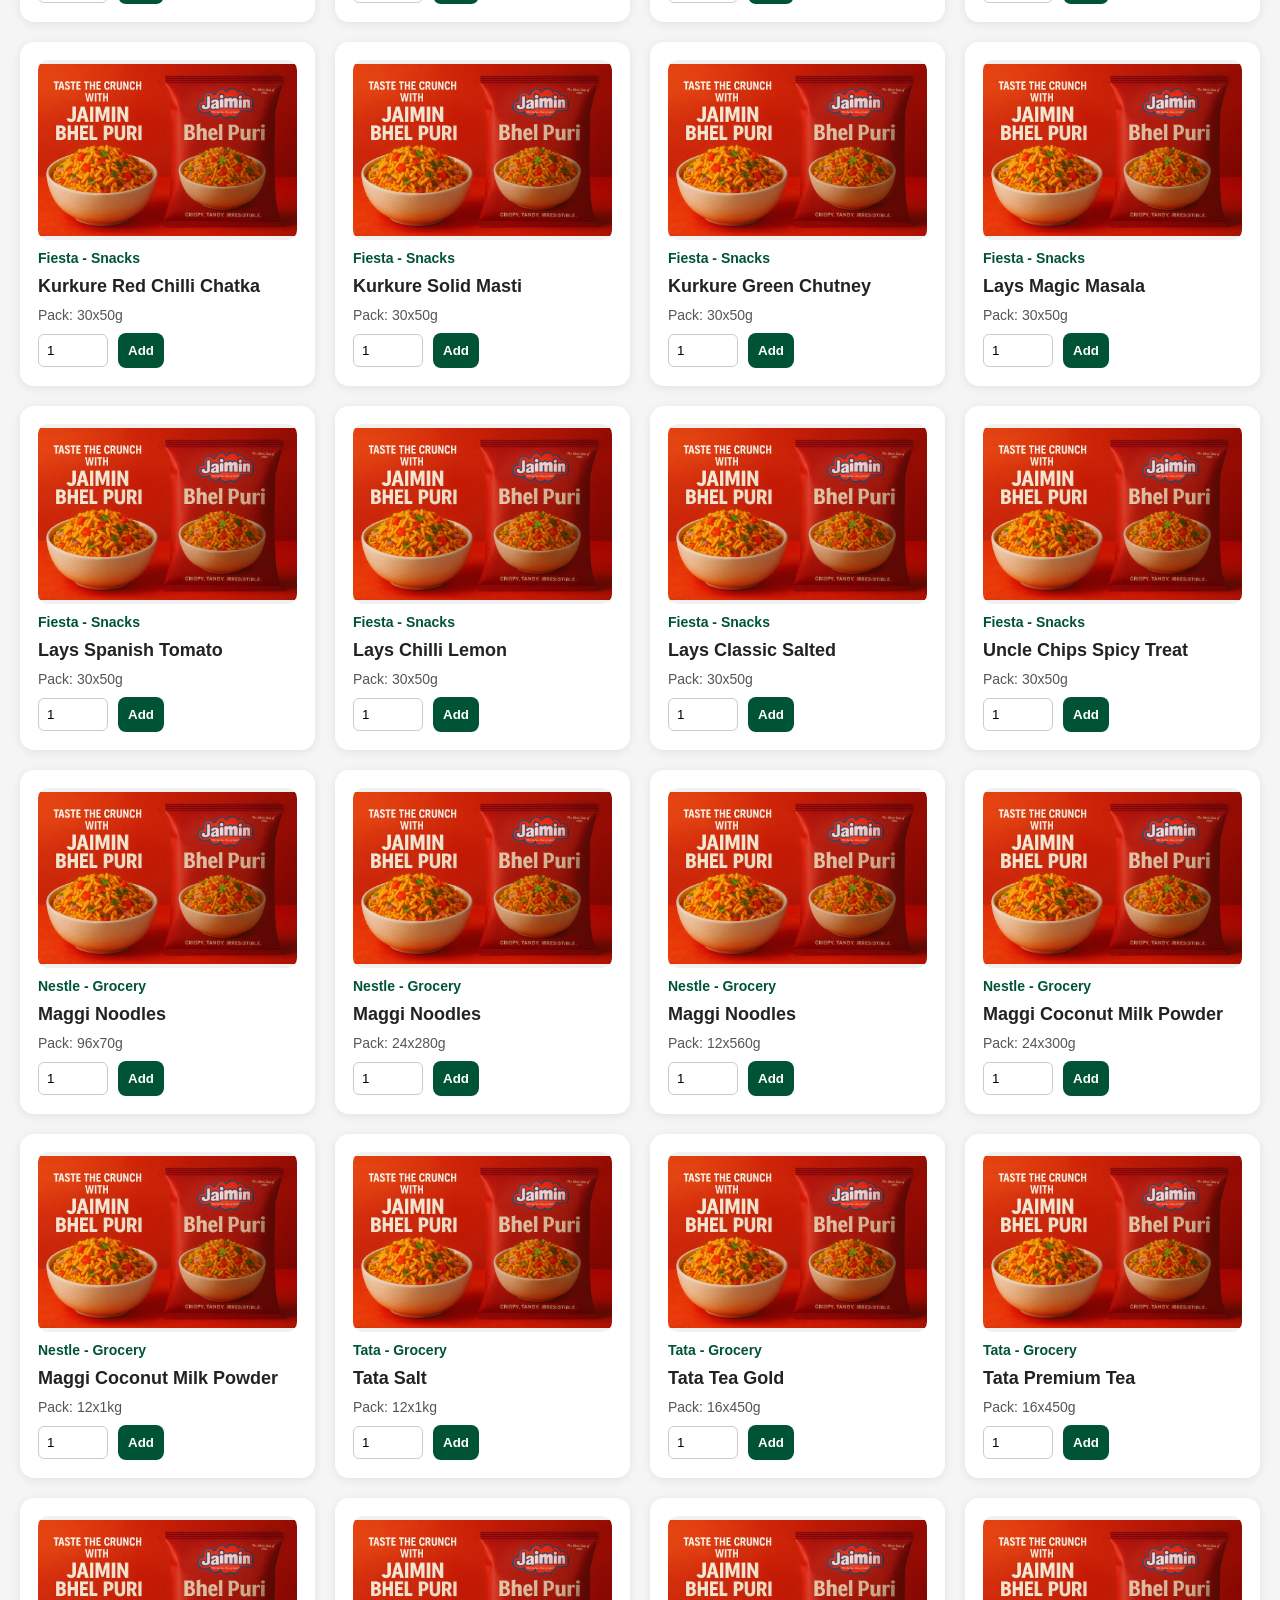
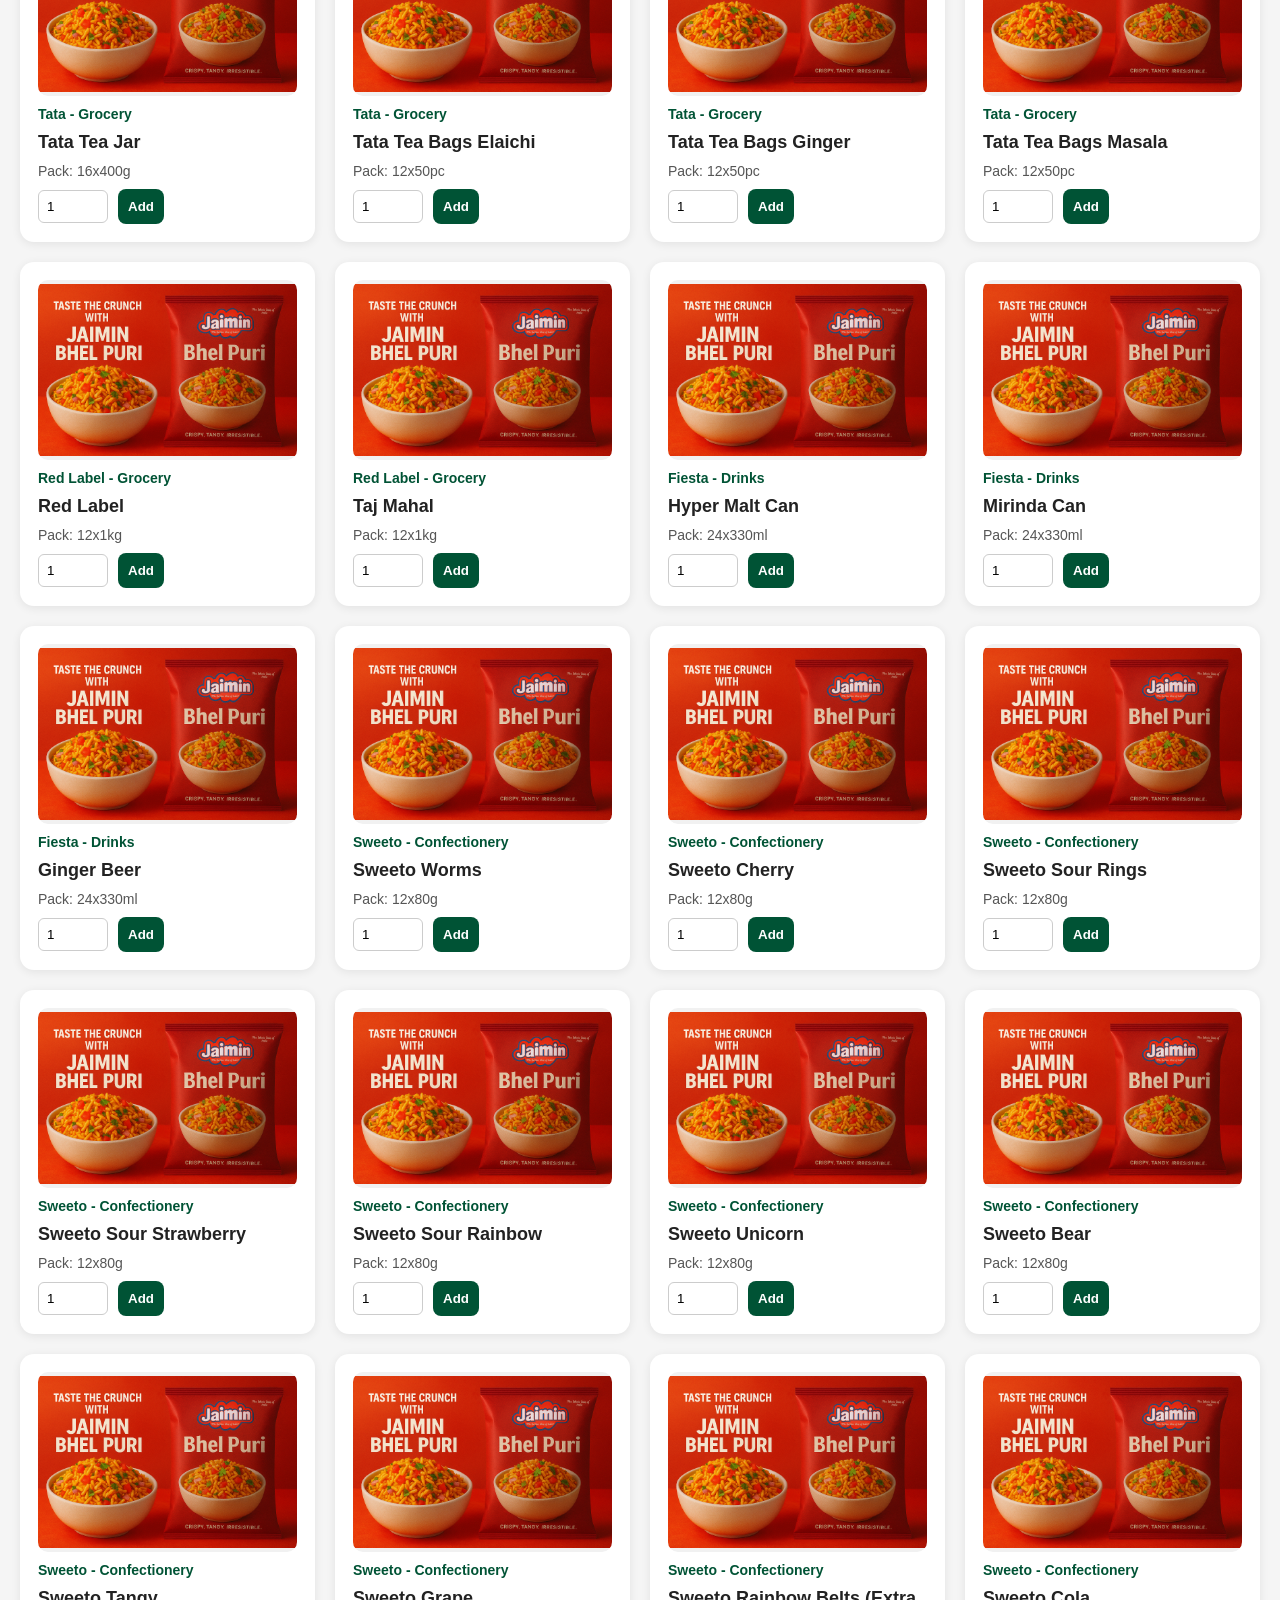
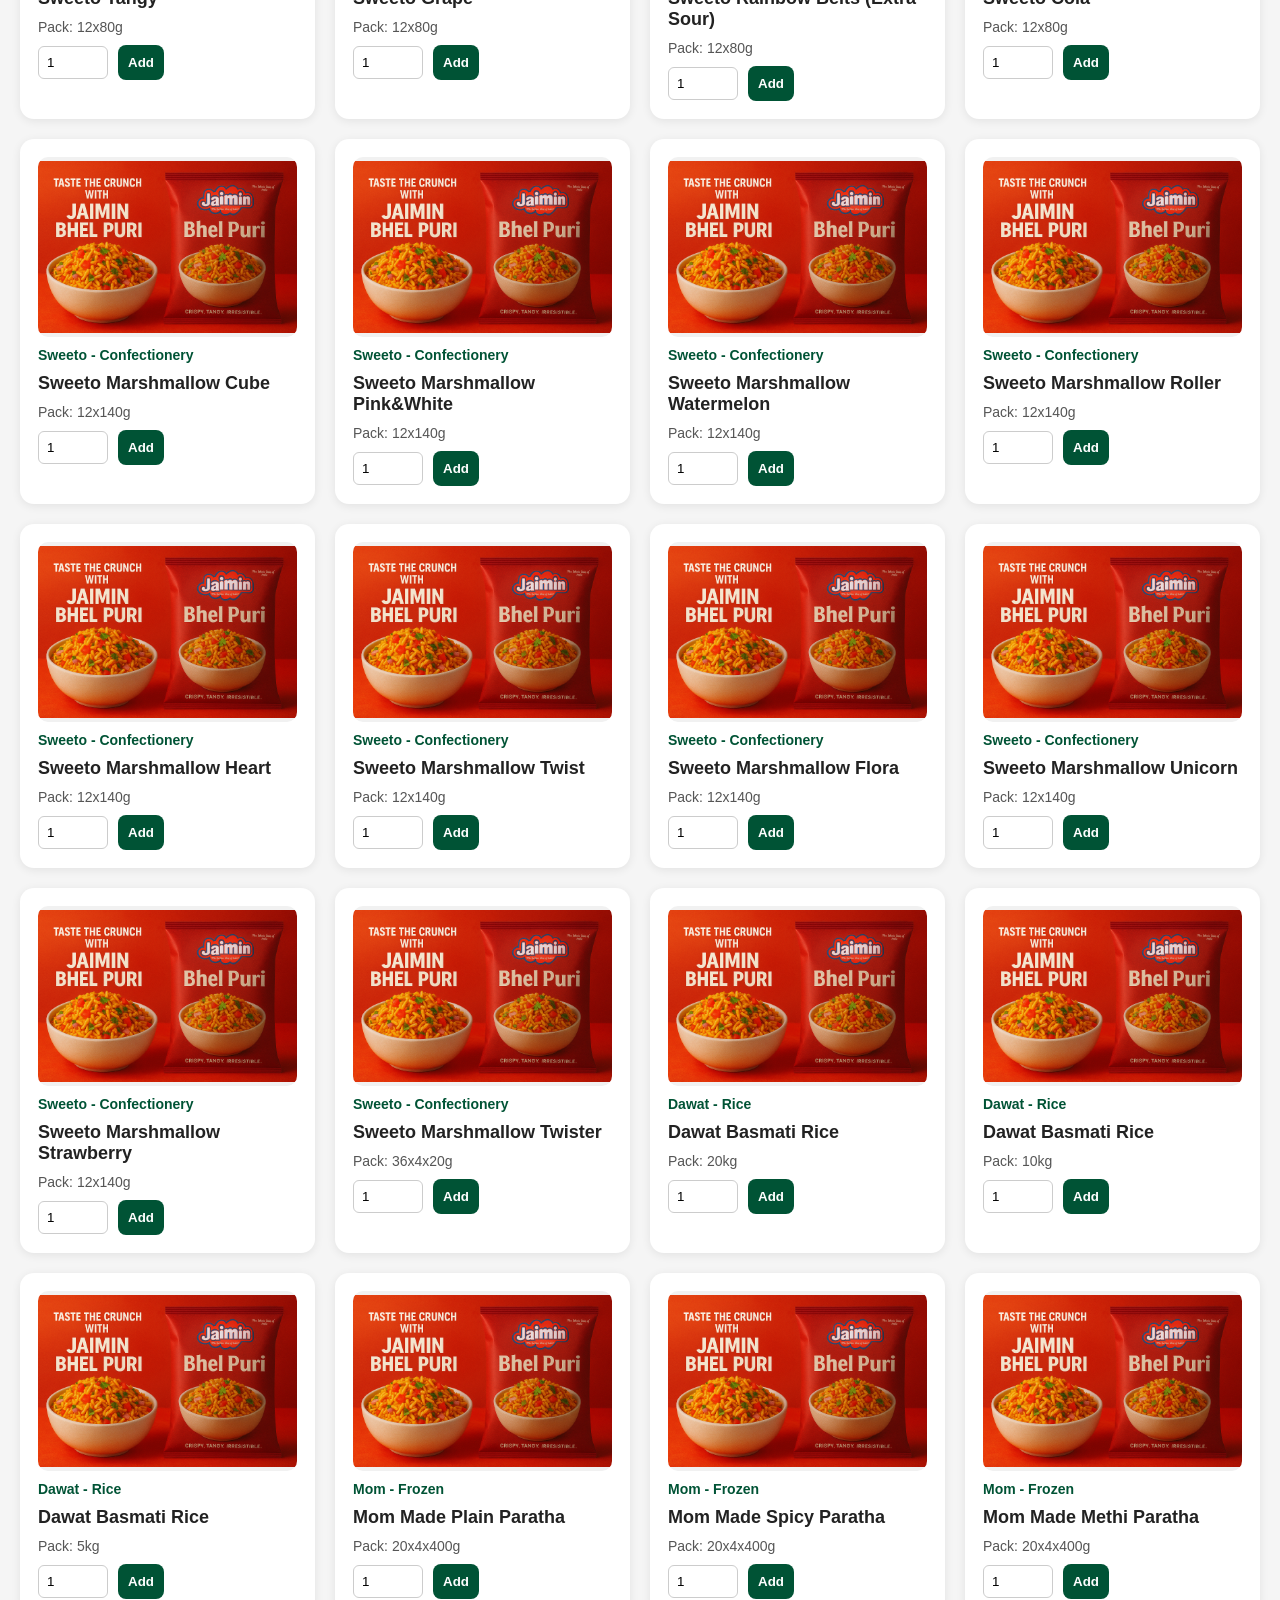
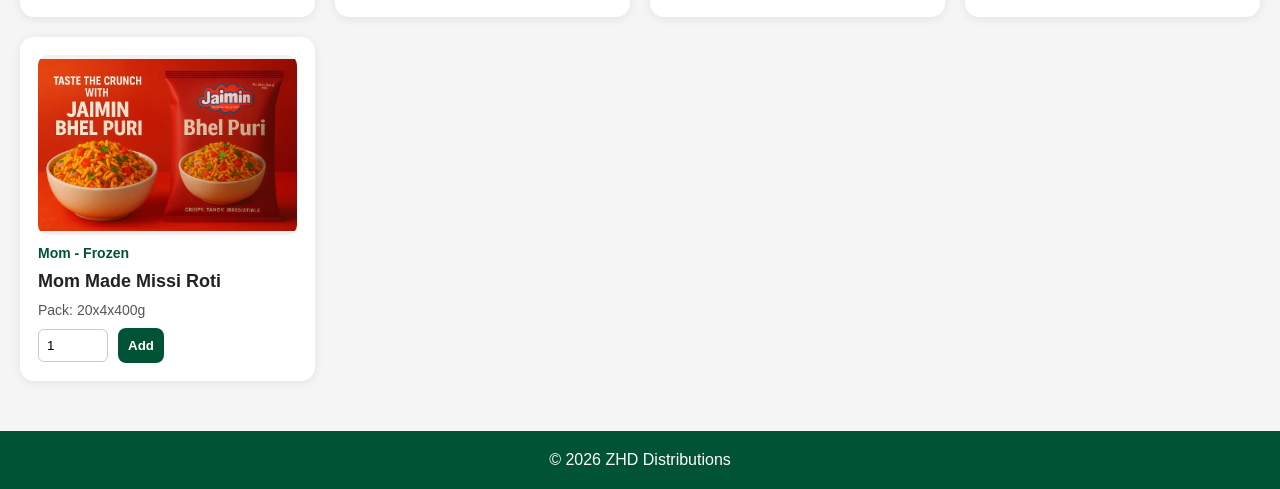
==== commit 595ae1c6: "Update index.html" ====
--- a/index.html
+++ b/index.html
@@ -17,7 +17,7 @@
     </div>
 
    <! -- <a class="whatsapp-btn" href="https://wa.me/447000000000" target="_blank">
-     // WhatsApp Order
+      WhatsApp Order
     </a> -->
   </div>
 </header>
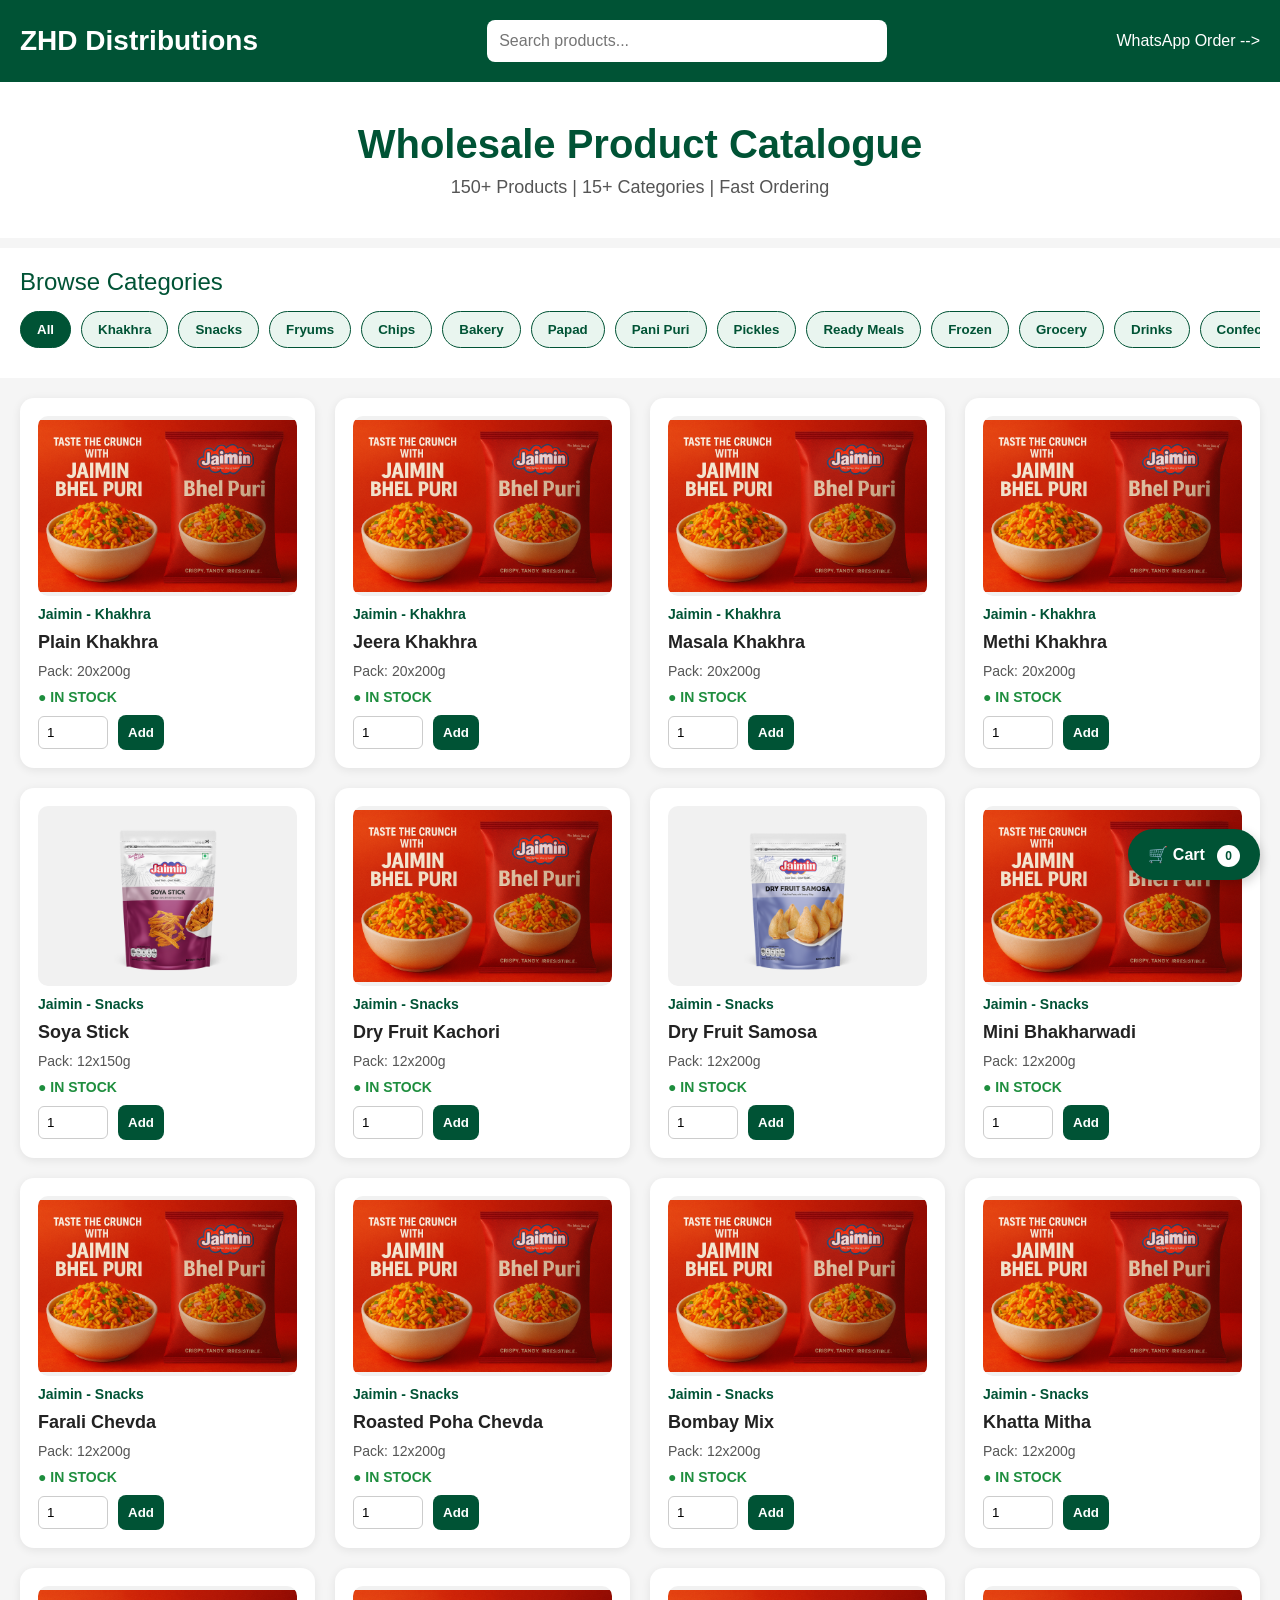
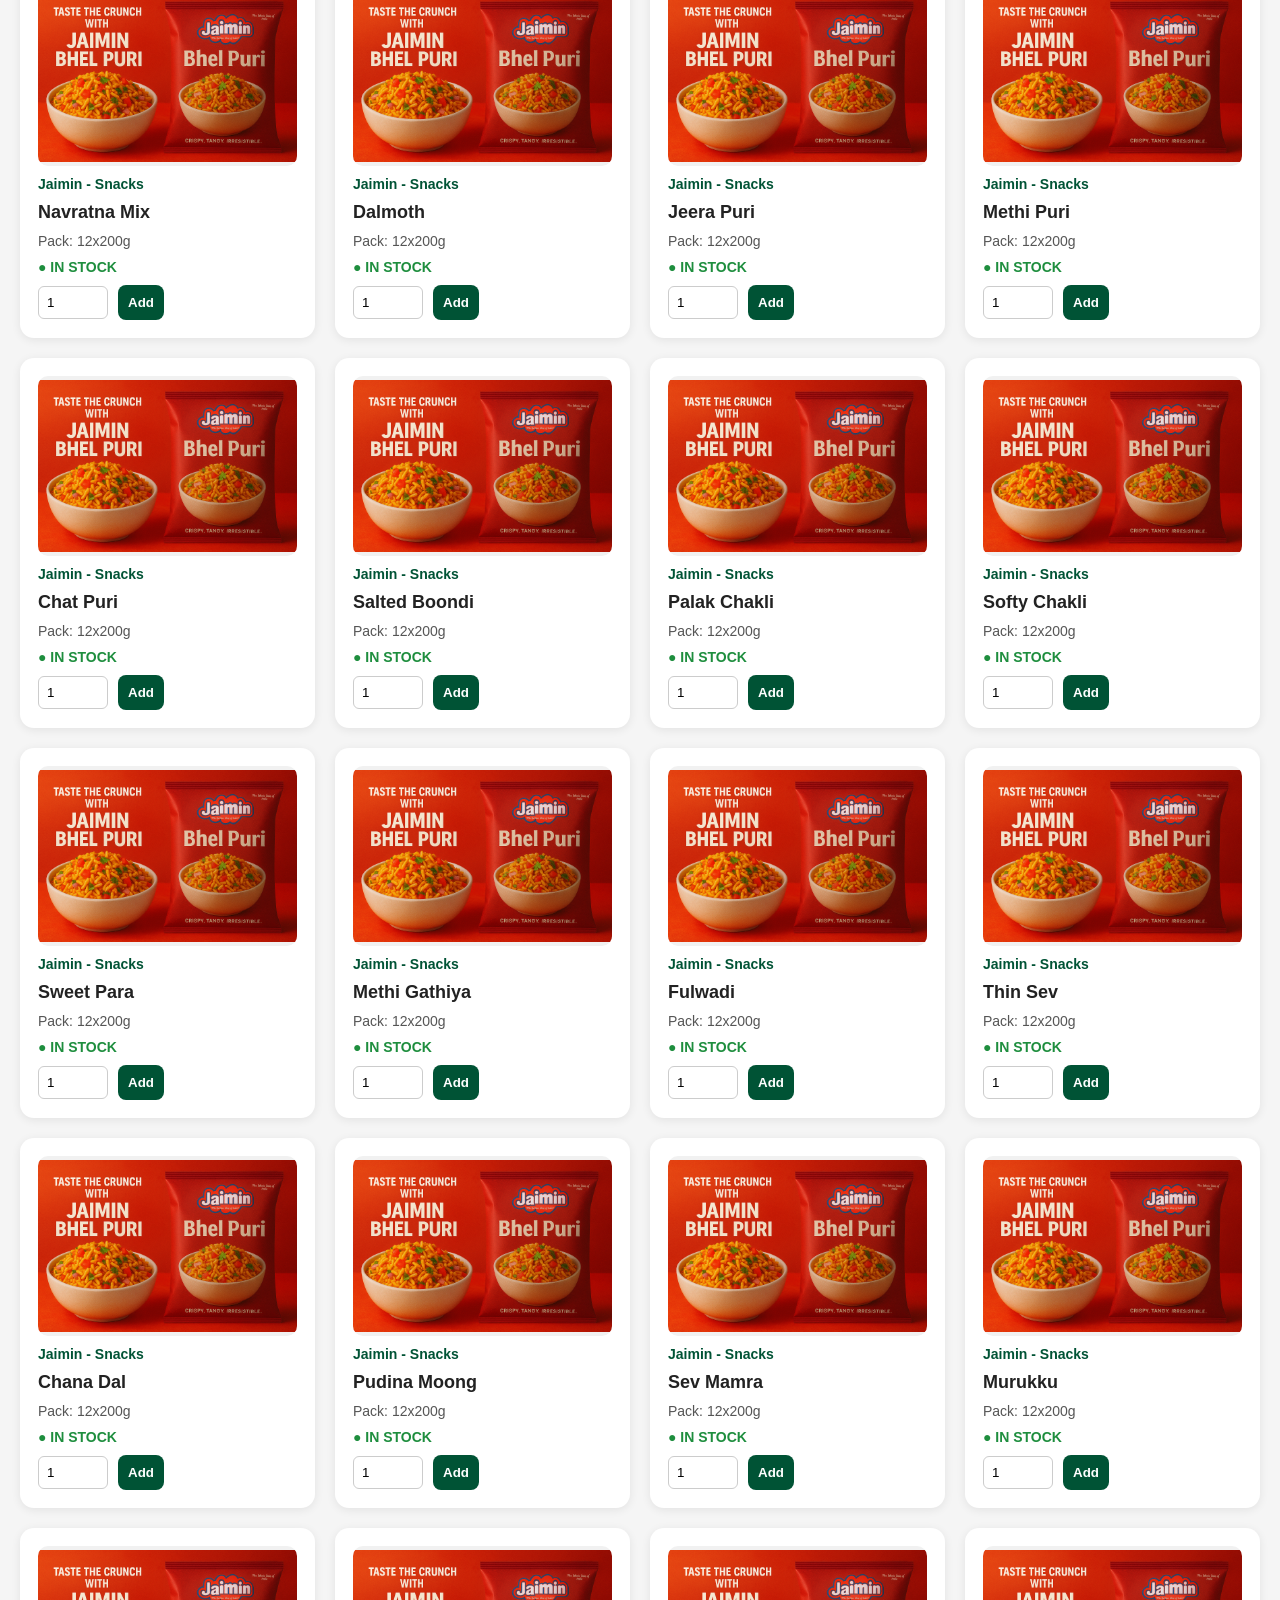
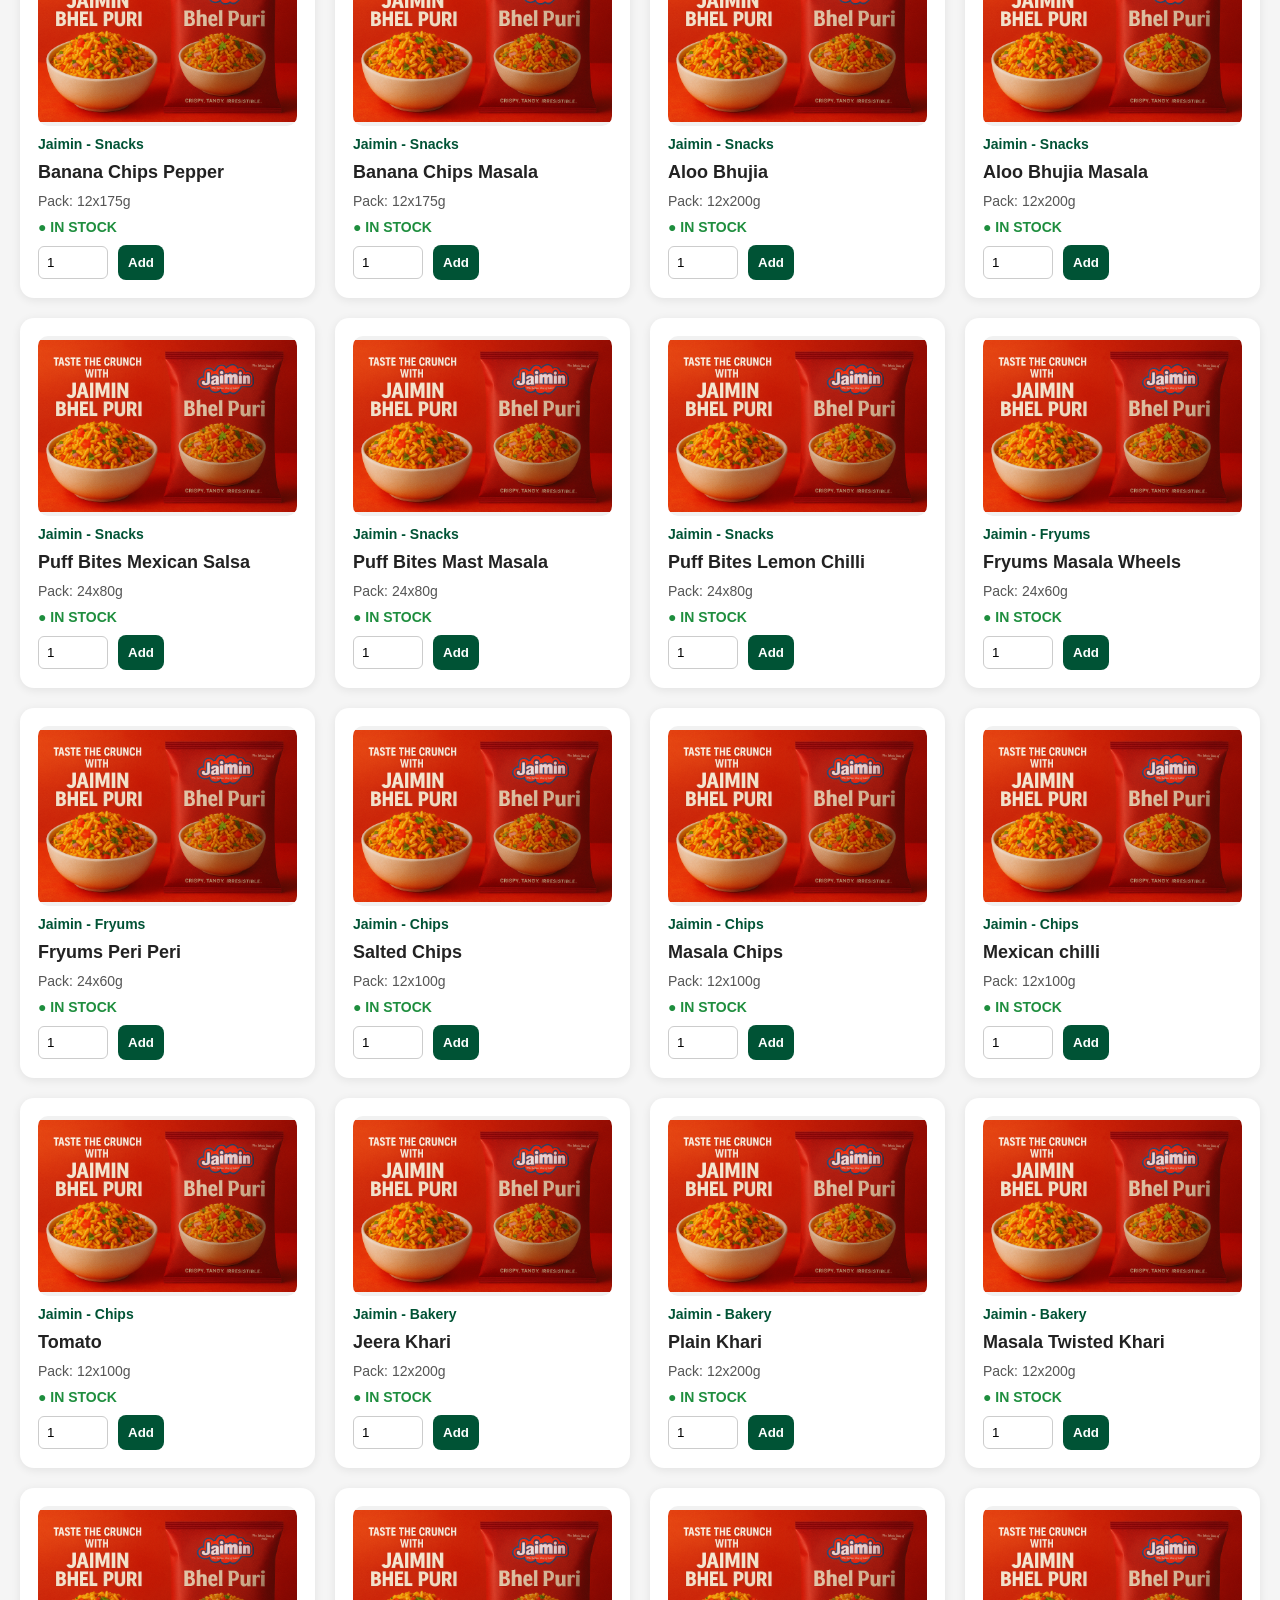
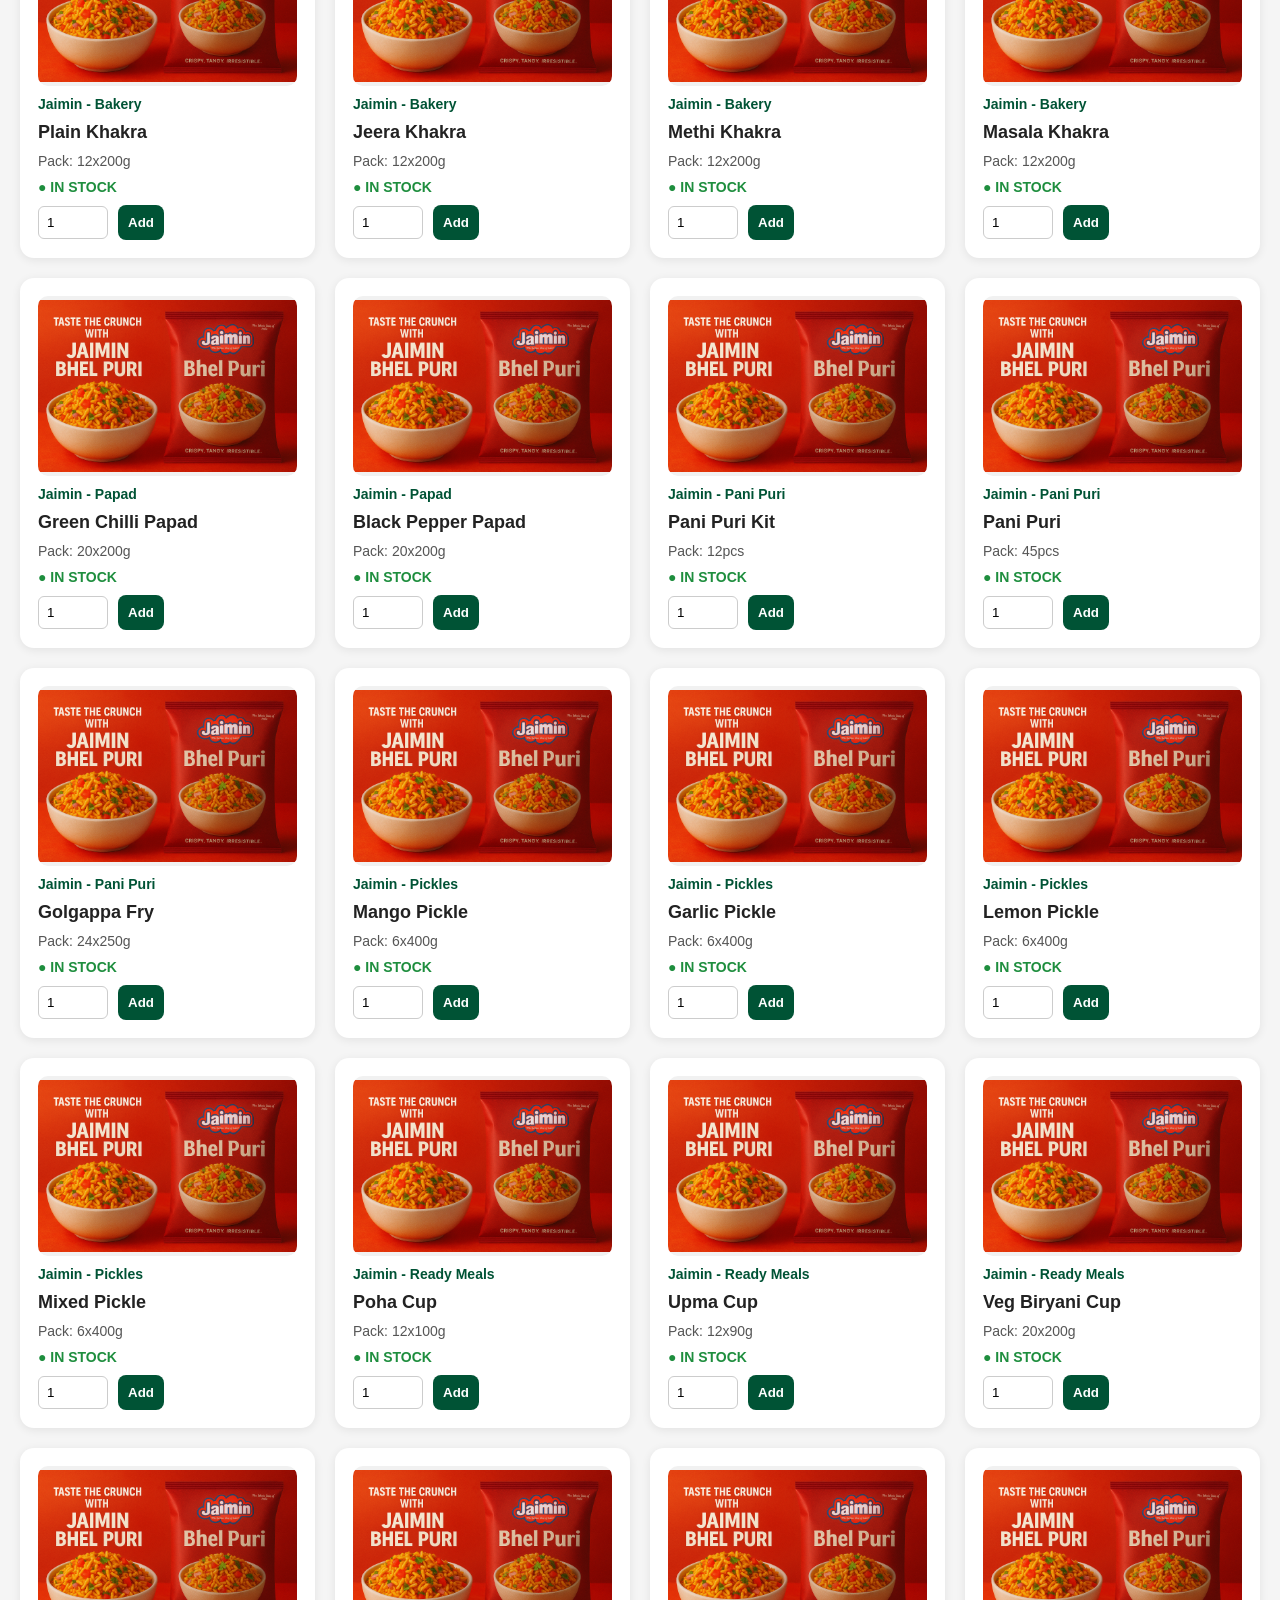
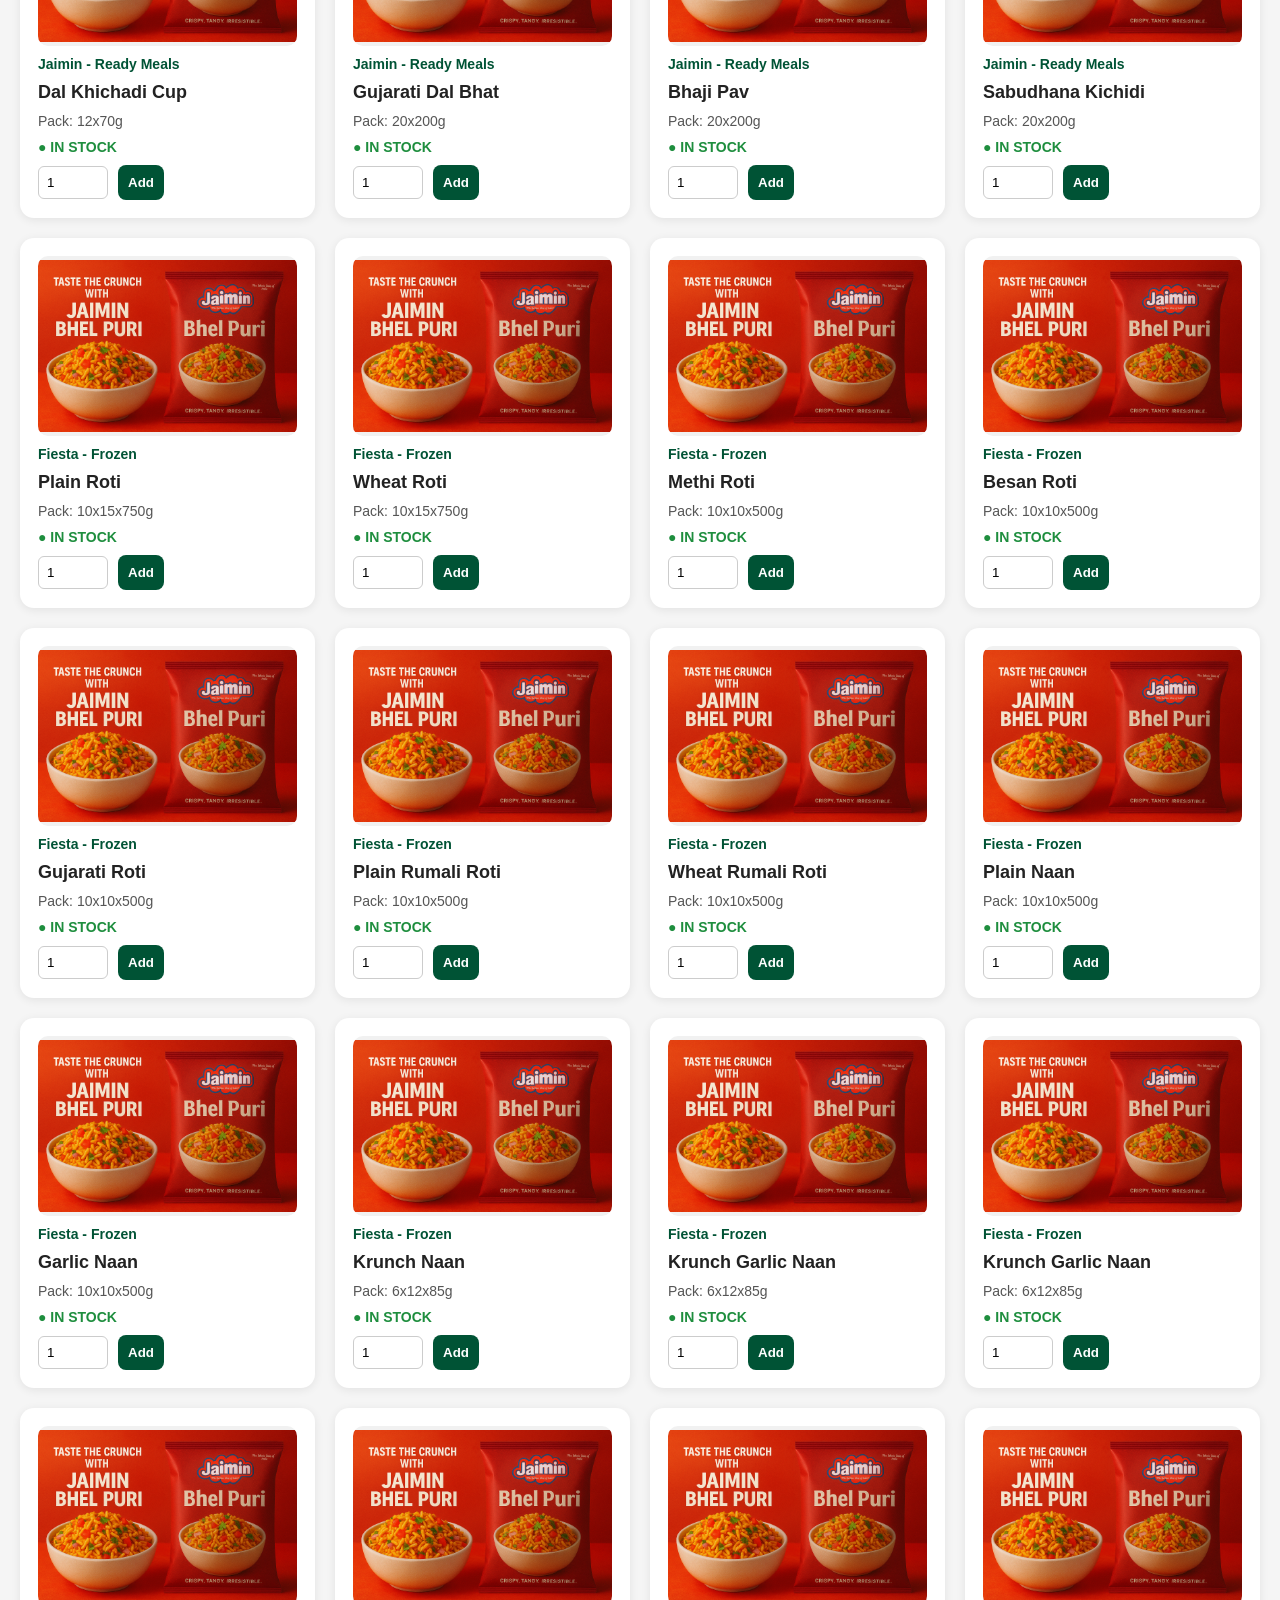
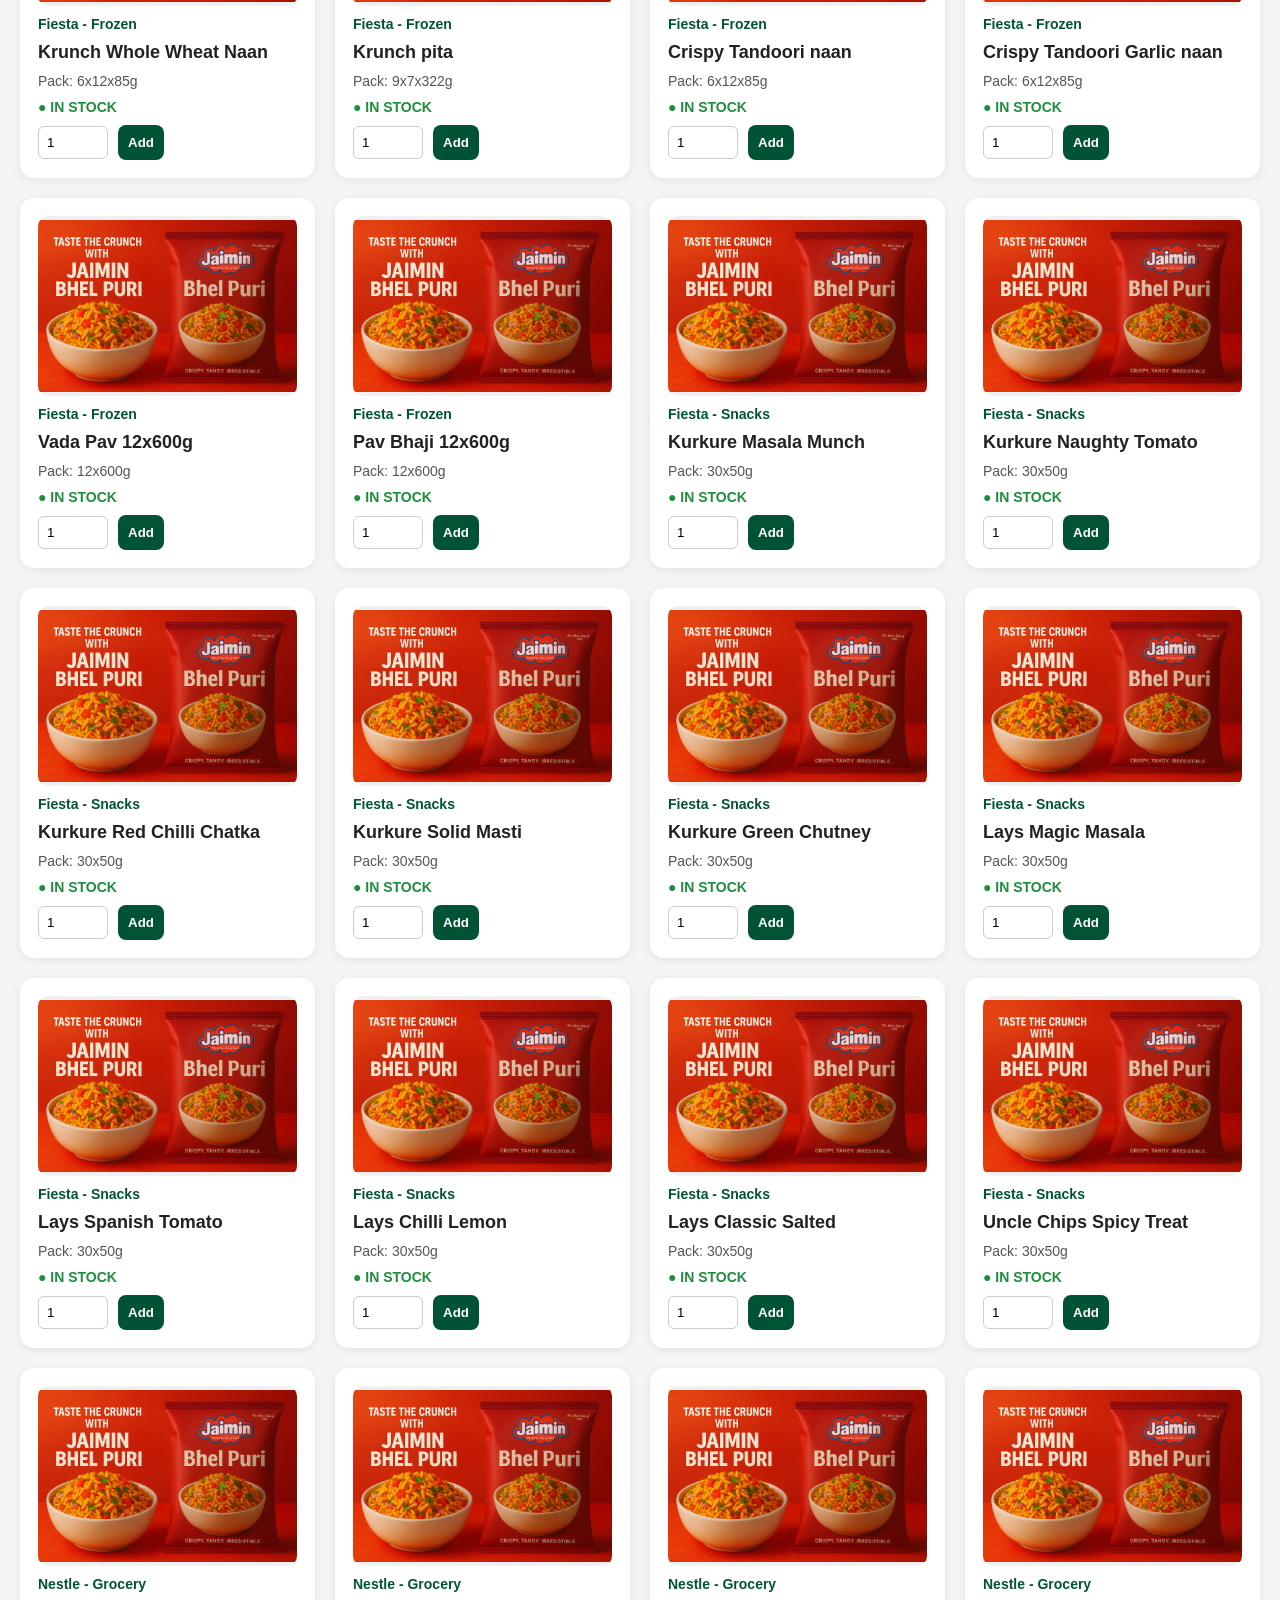
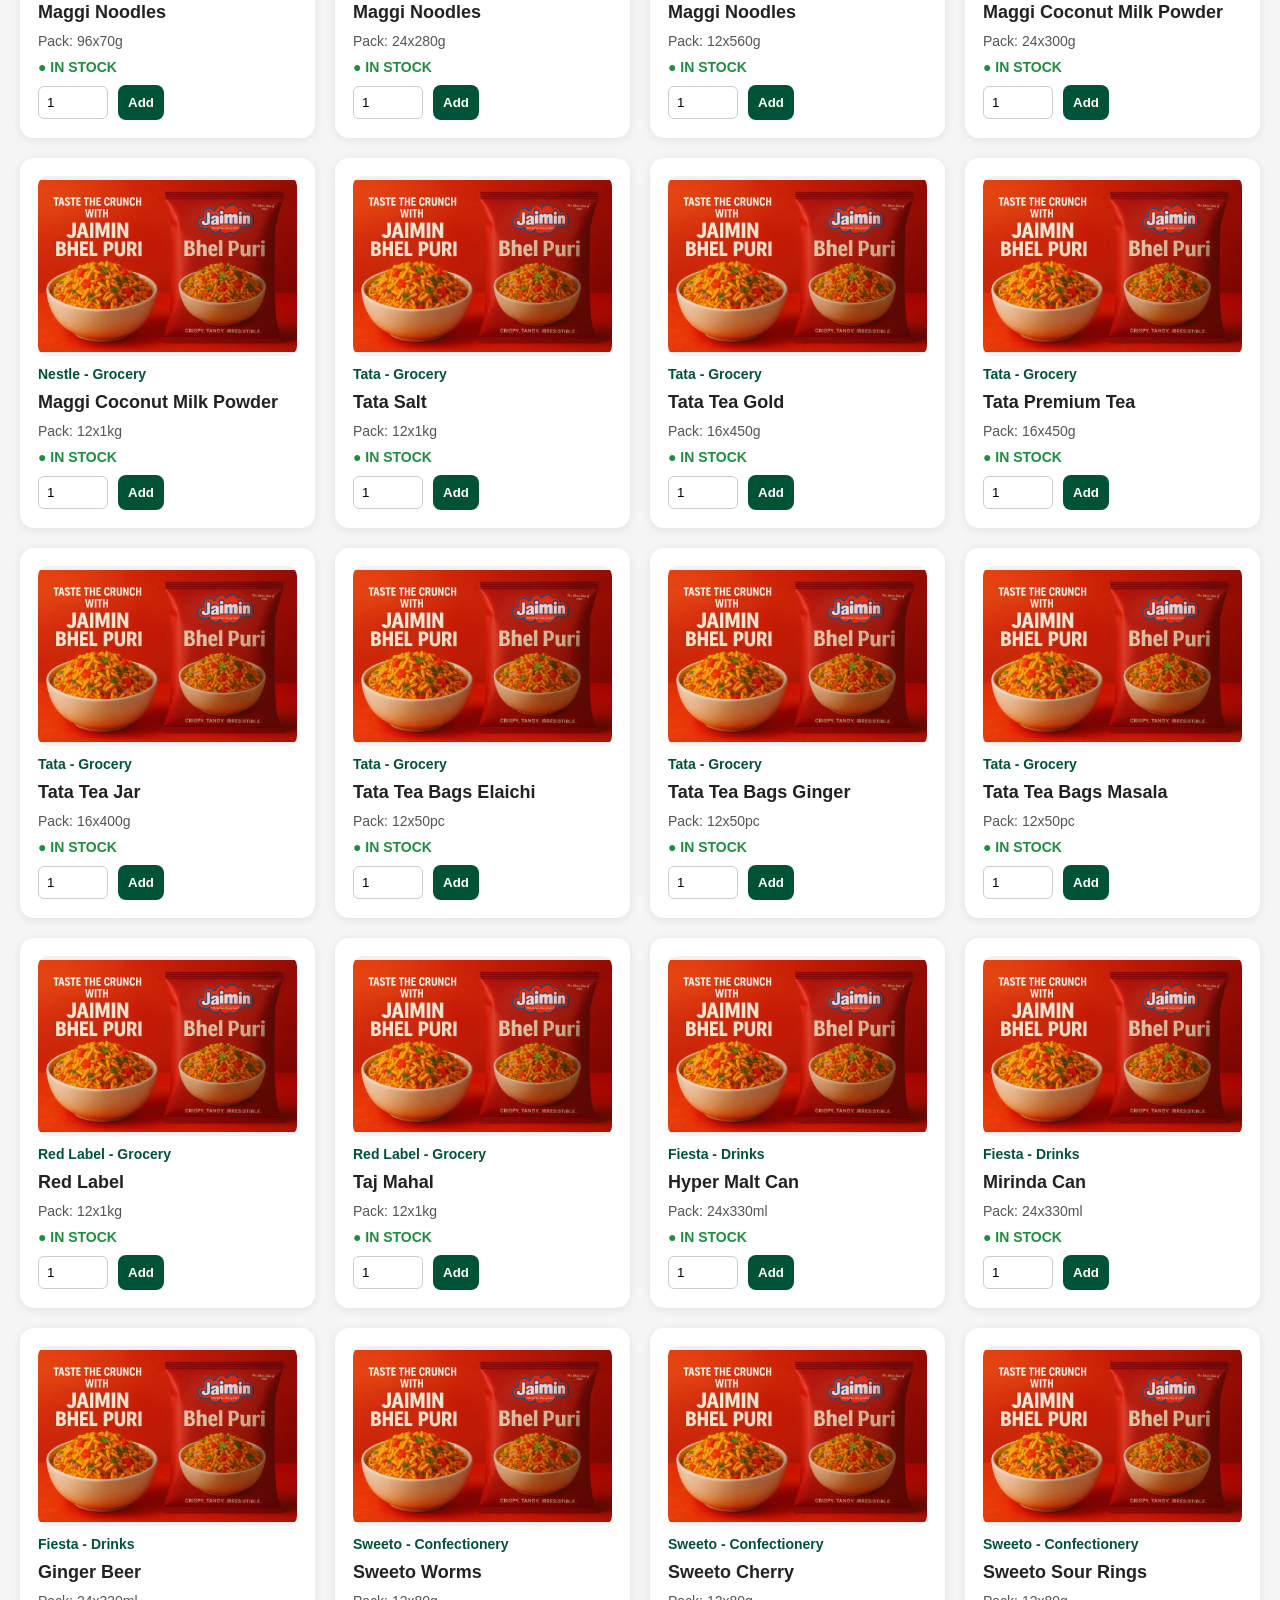
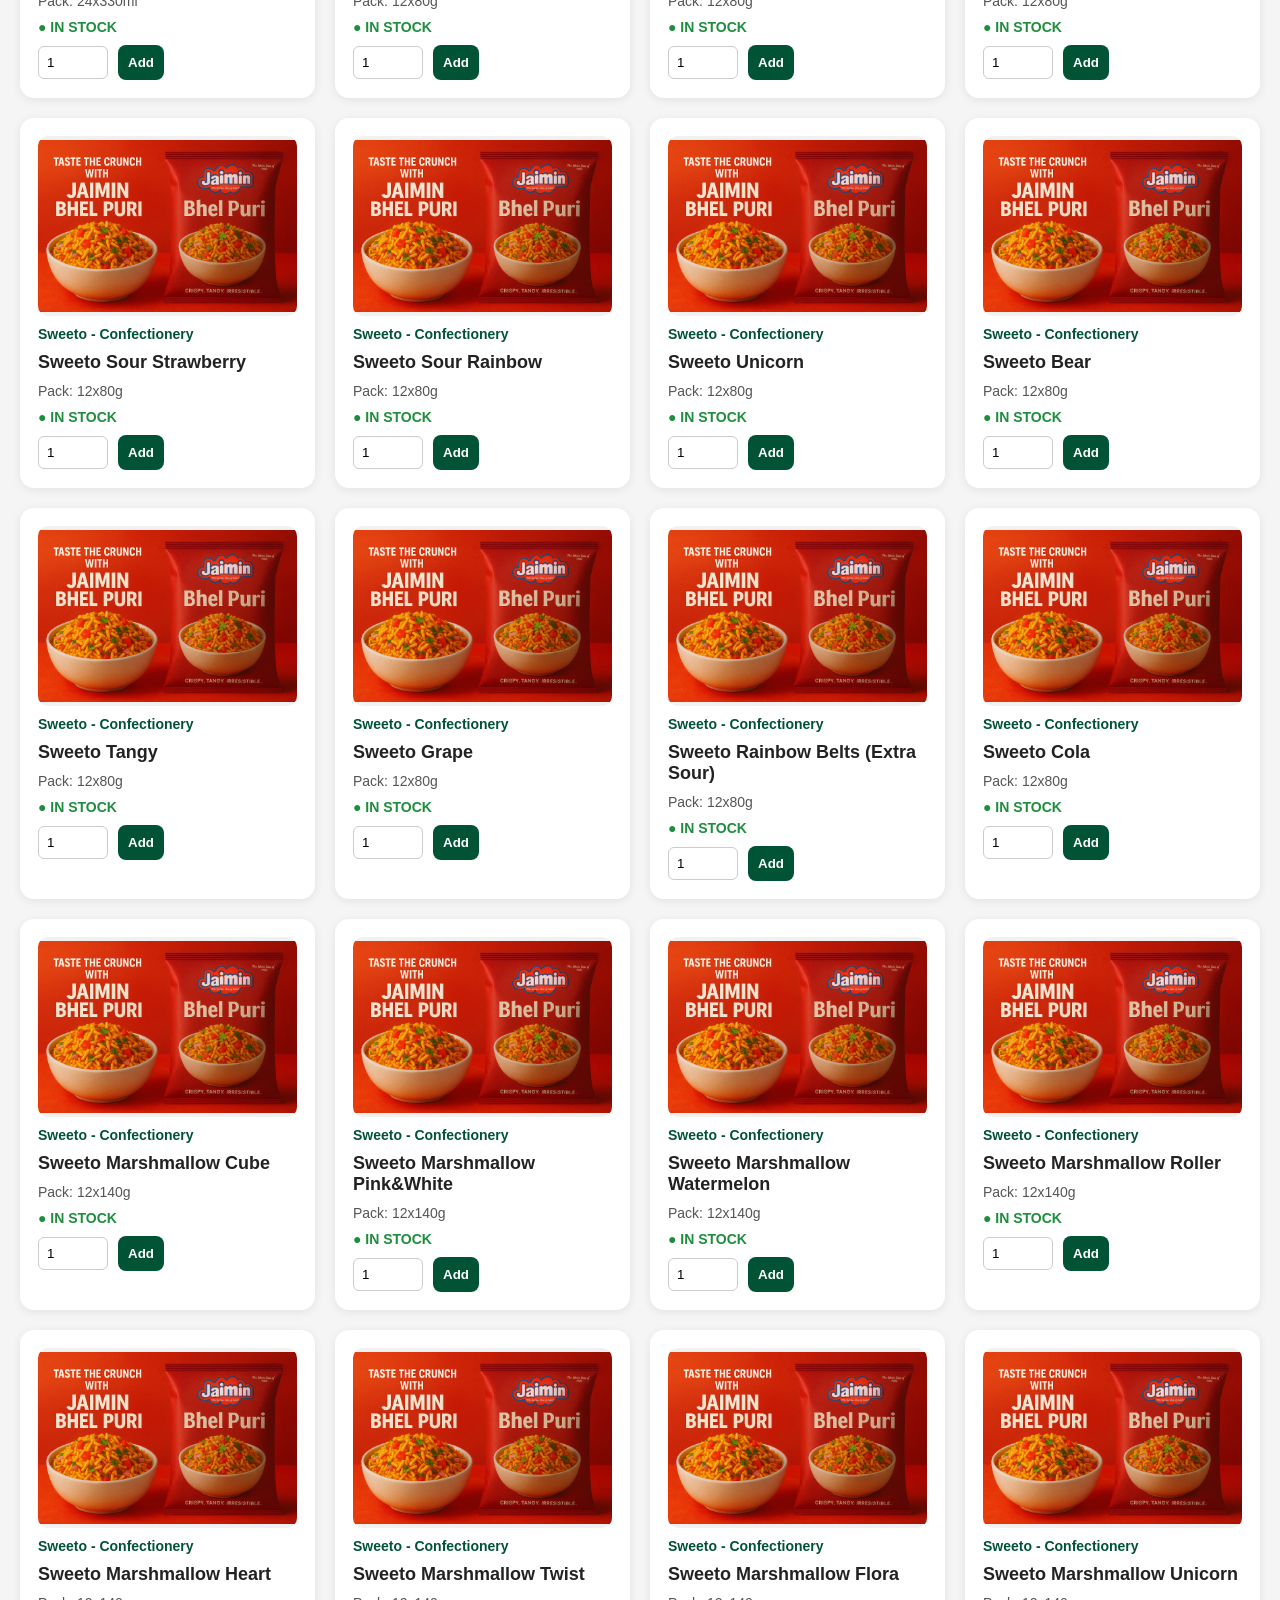
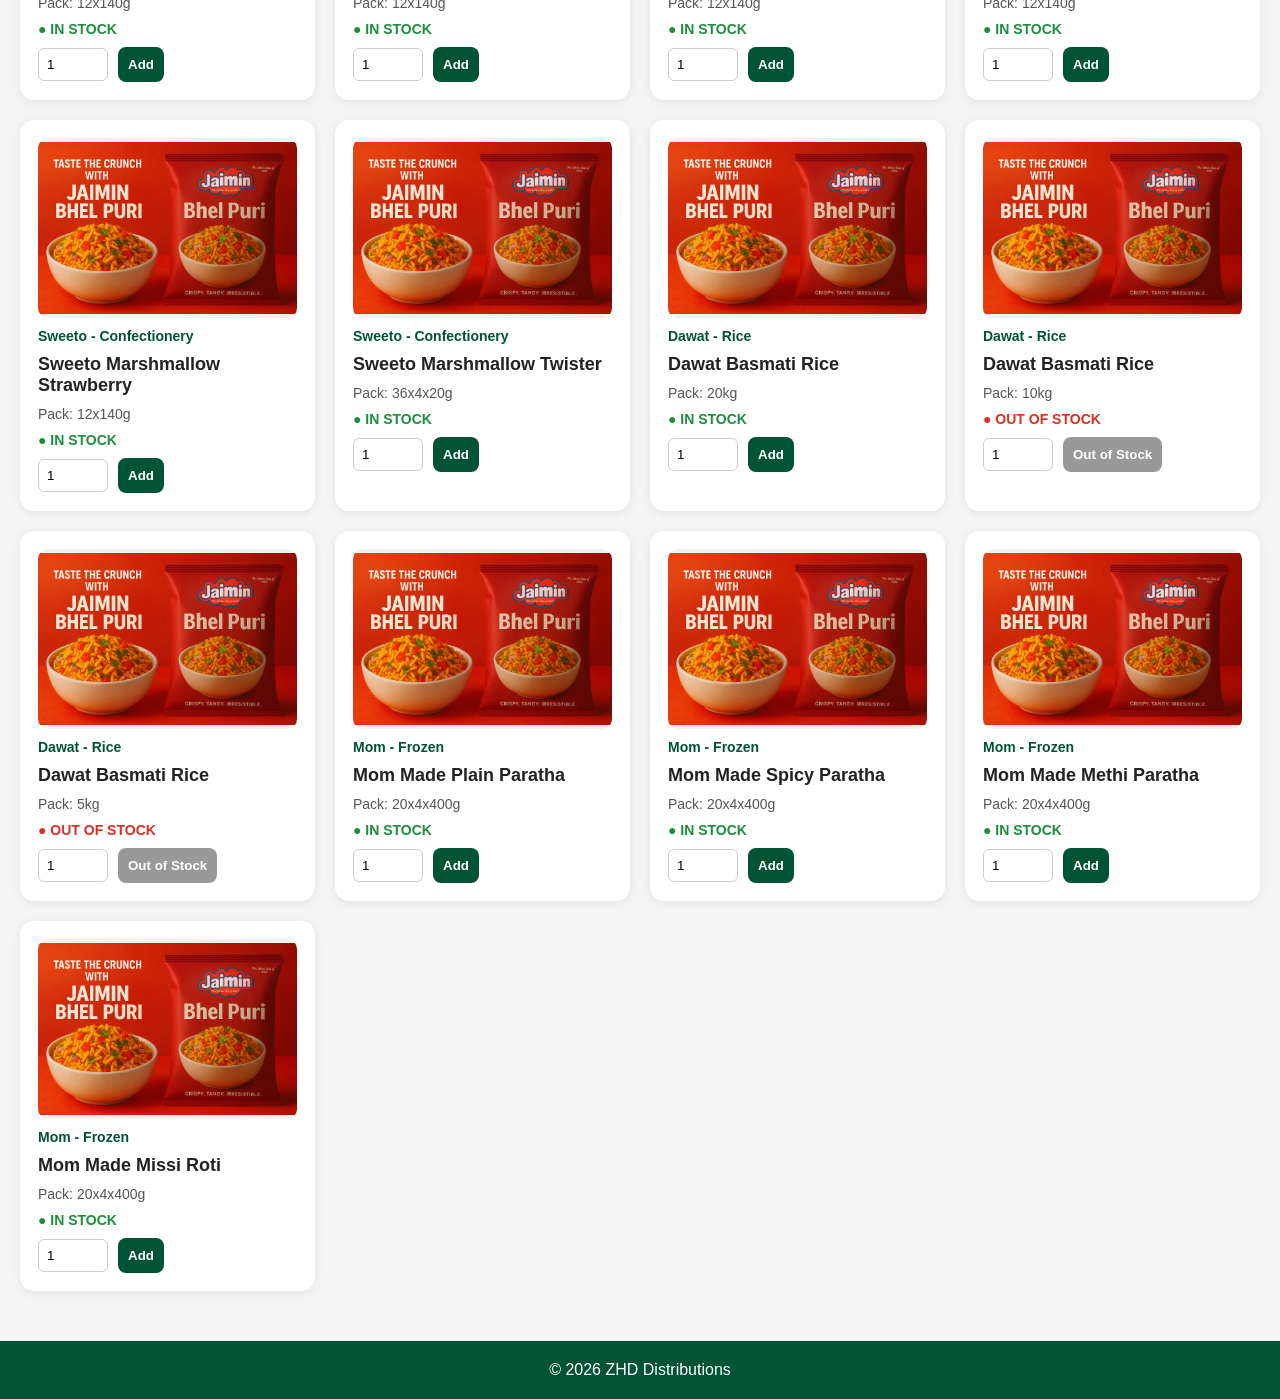
==== commit 508262d5: "Update index.html" ====
--- a/index.html
+++ b/index.html
@@ -16,10 +16,11 @@
       <input type="text" id="searchInput" placeholder="Search products..." />
     </div>
 
-   <! -- <a class="whatsapp-btn" href="https://wa.me/447000000000" target="_blank">
-      WhatsApp Order
-    </a> -->
-  </div>
+     <! -- <a class="whatsapp-btn" href="https://wa.me/447000000000" target="_blank">
+        WhatsApp Order
+      </a> 
+     -->
+    </div>
 </header>
 
 <section class="hero">
--- a/css/style.css
+++ b/css/style.css
@@ -392,3 +392,20 @@
      opacity: 1;
      pointer-events: auto;
    }
+
+   .stock-in {
+     color: #1e8e3e;
+     font-size: 14px;
+     font-weight: bold;
+   }
+   
+   .stock-out {
+     color: #d93025;
+     font-size: 14px;
+     font-weight: bold;
+   }
+   
+   .add-btn:disabled {
+     background: #999;
+     cursor: not-allowed;
+   }
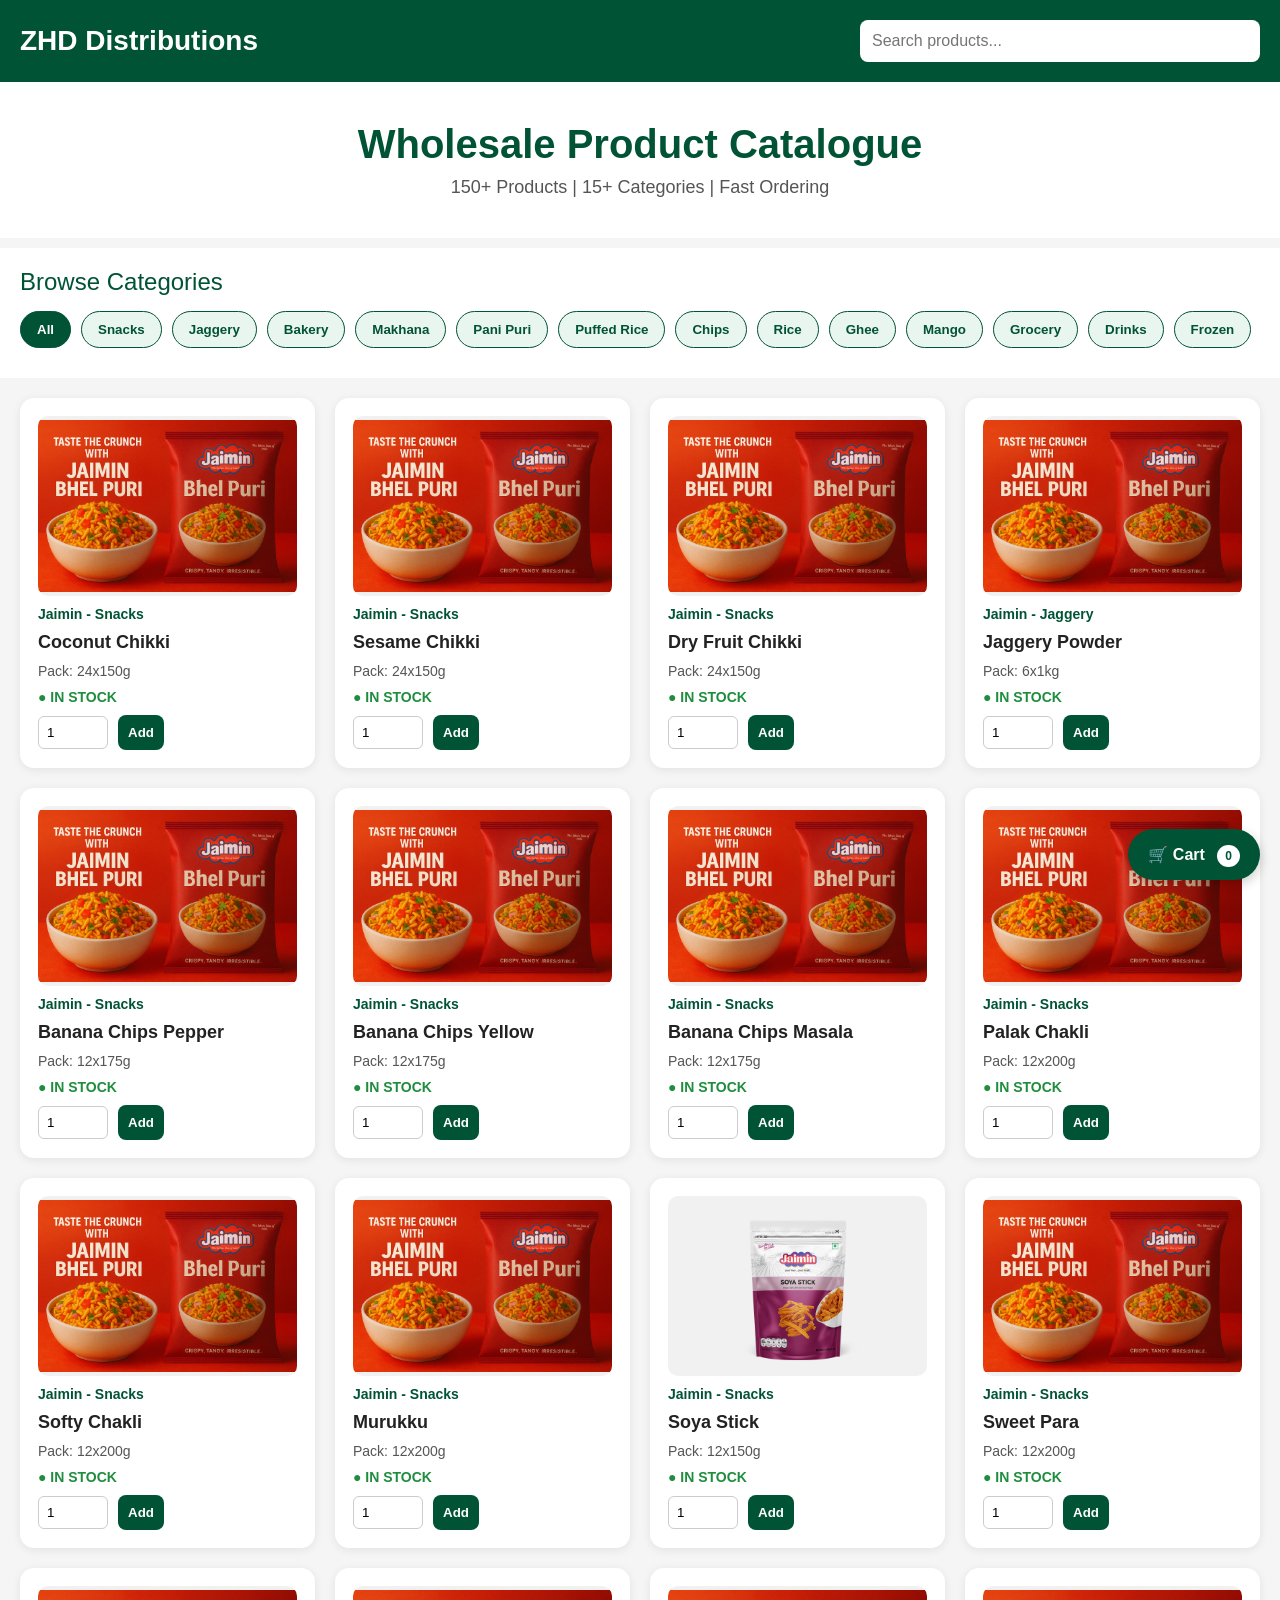
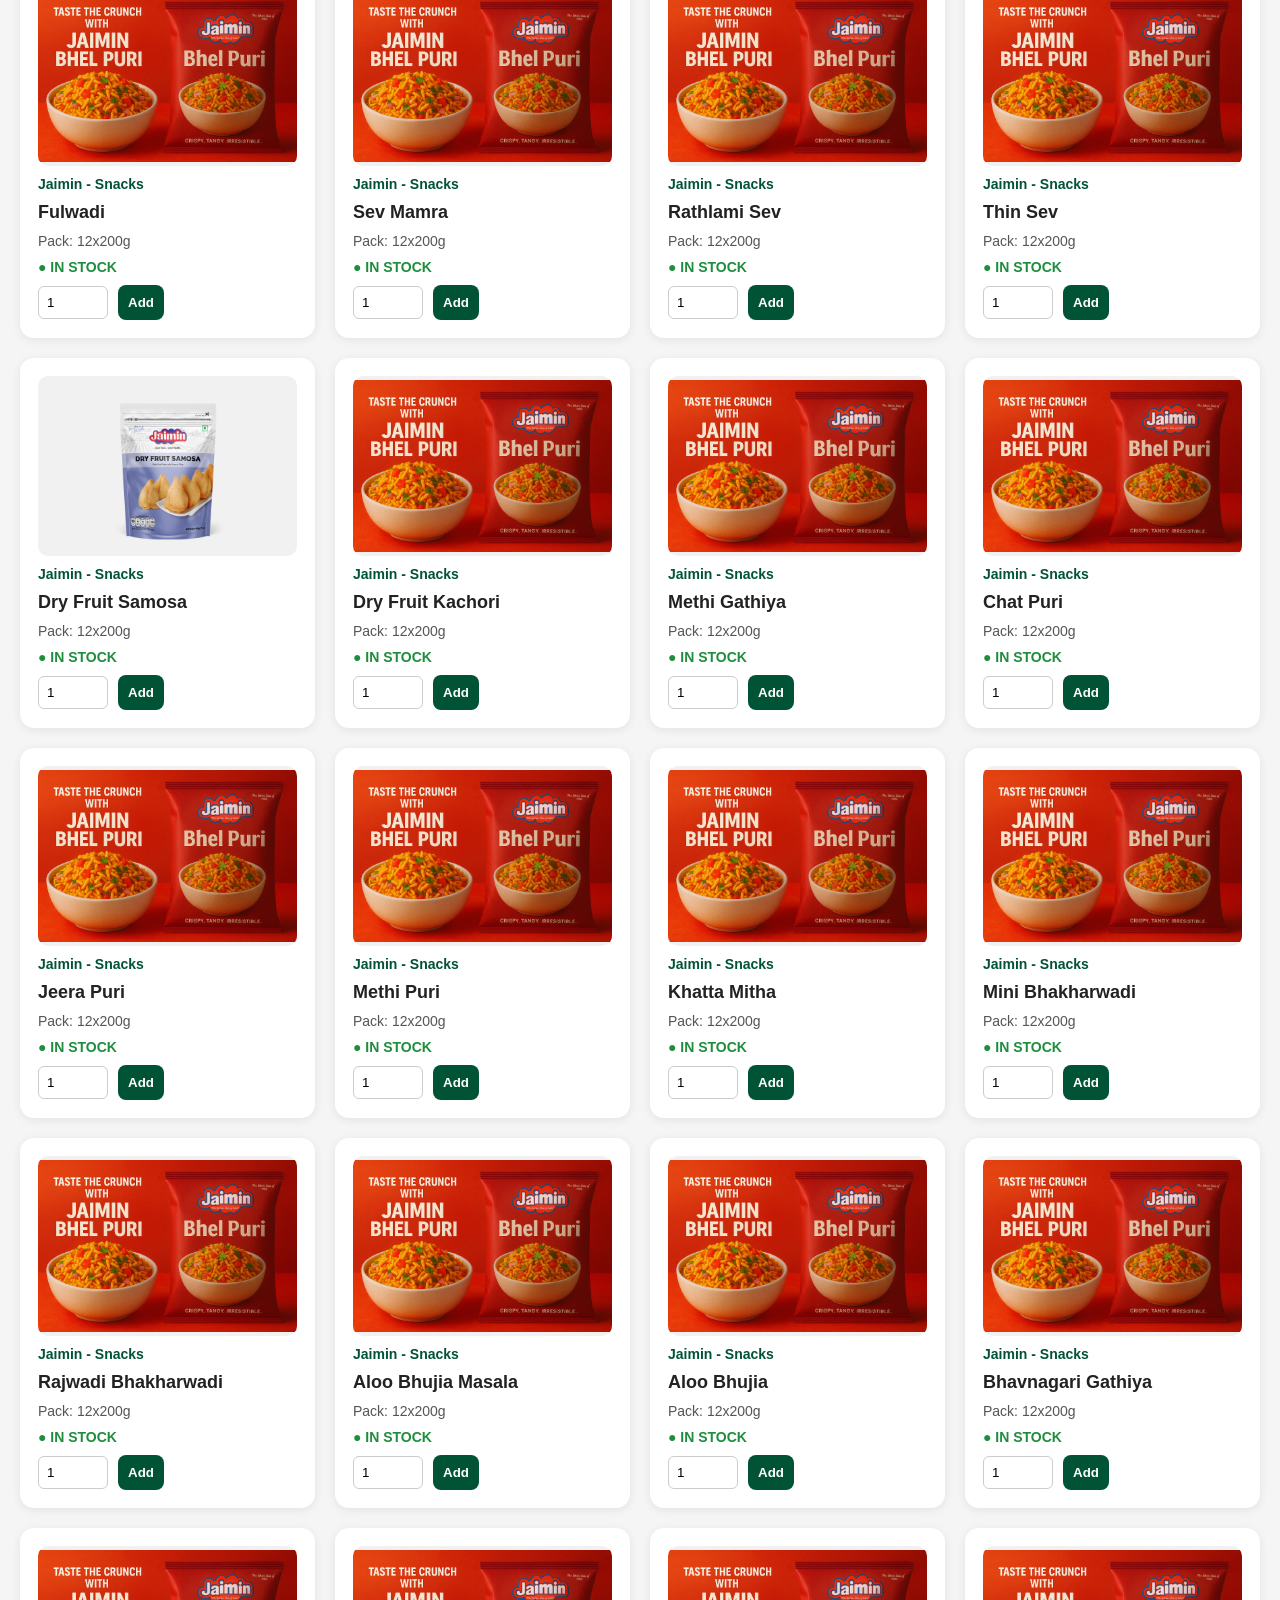
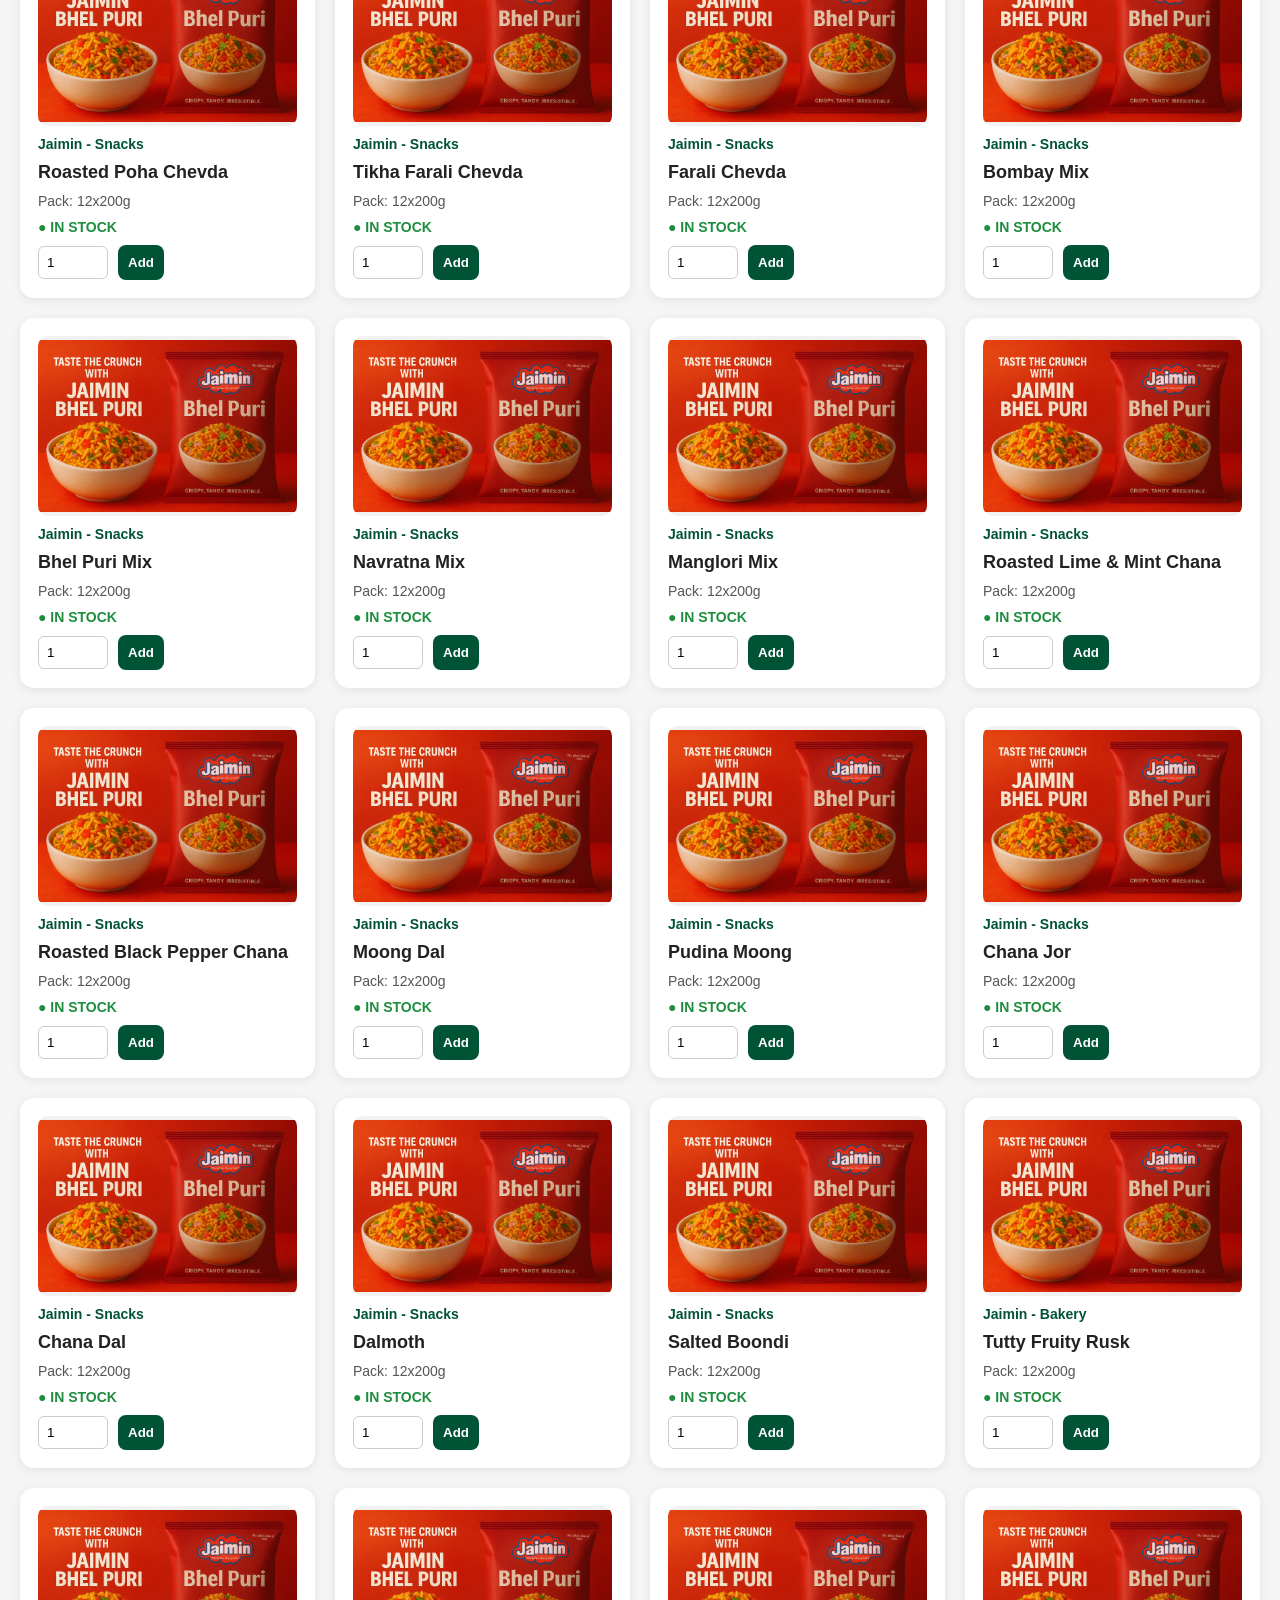
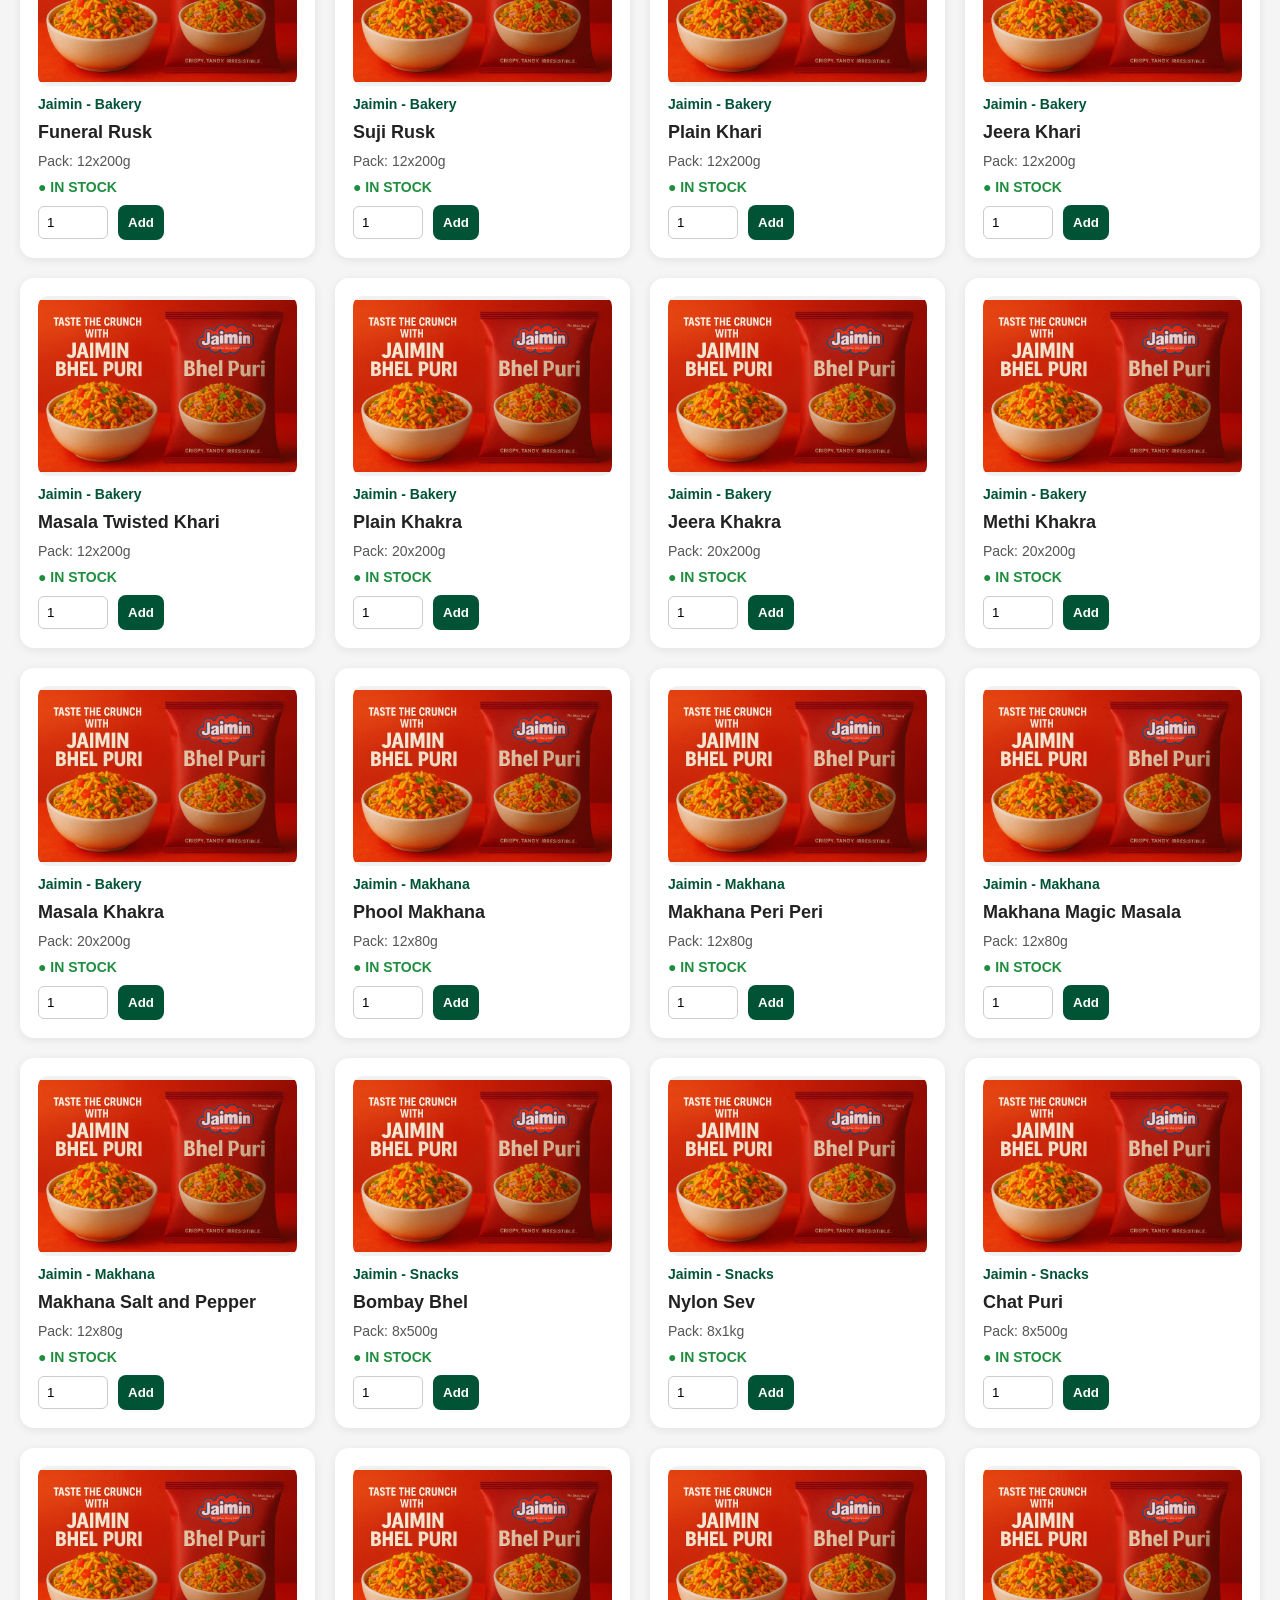
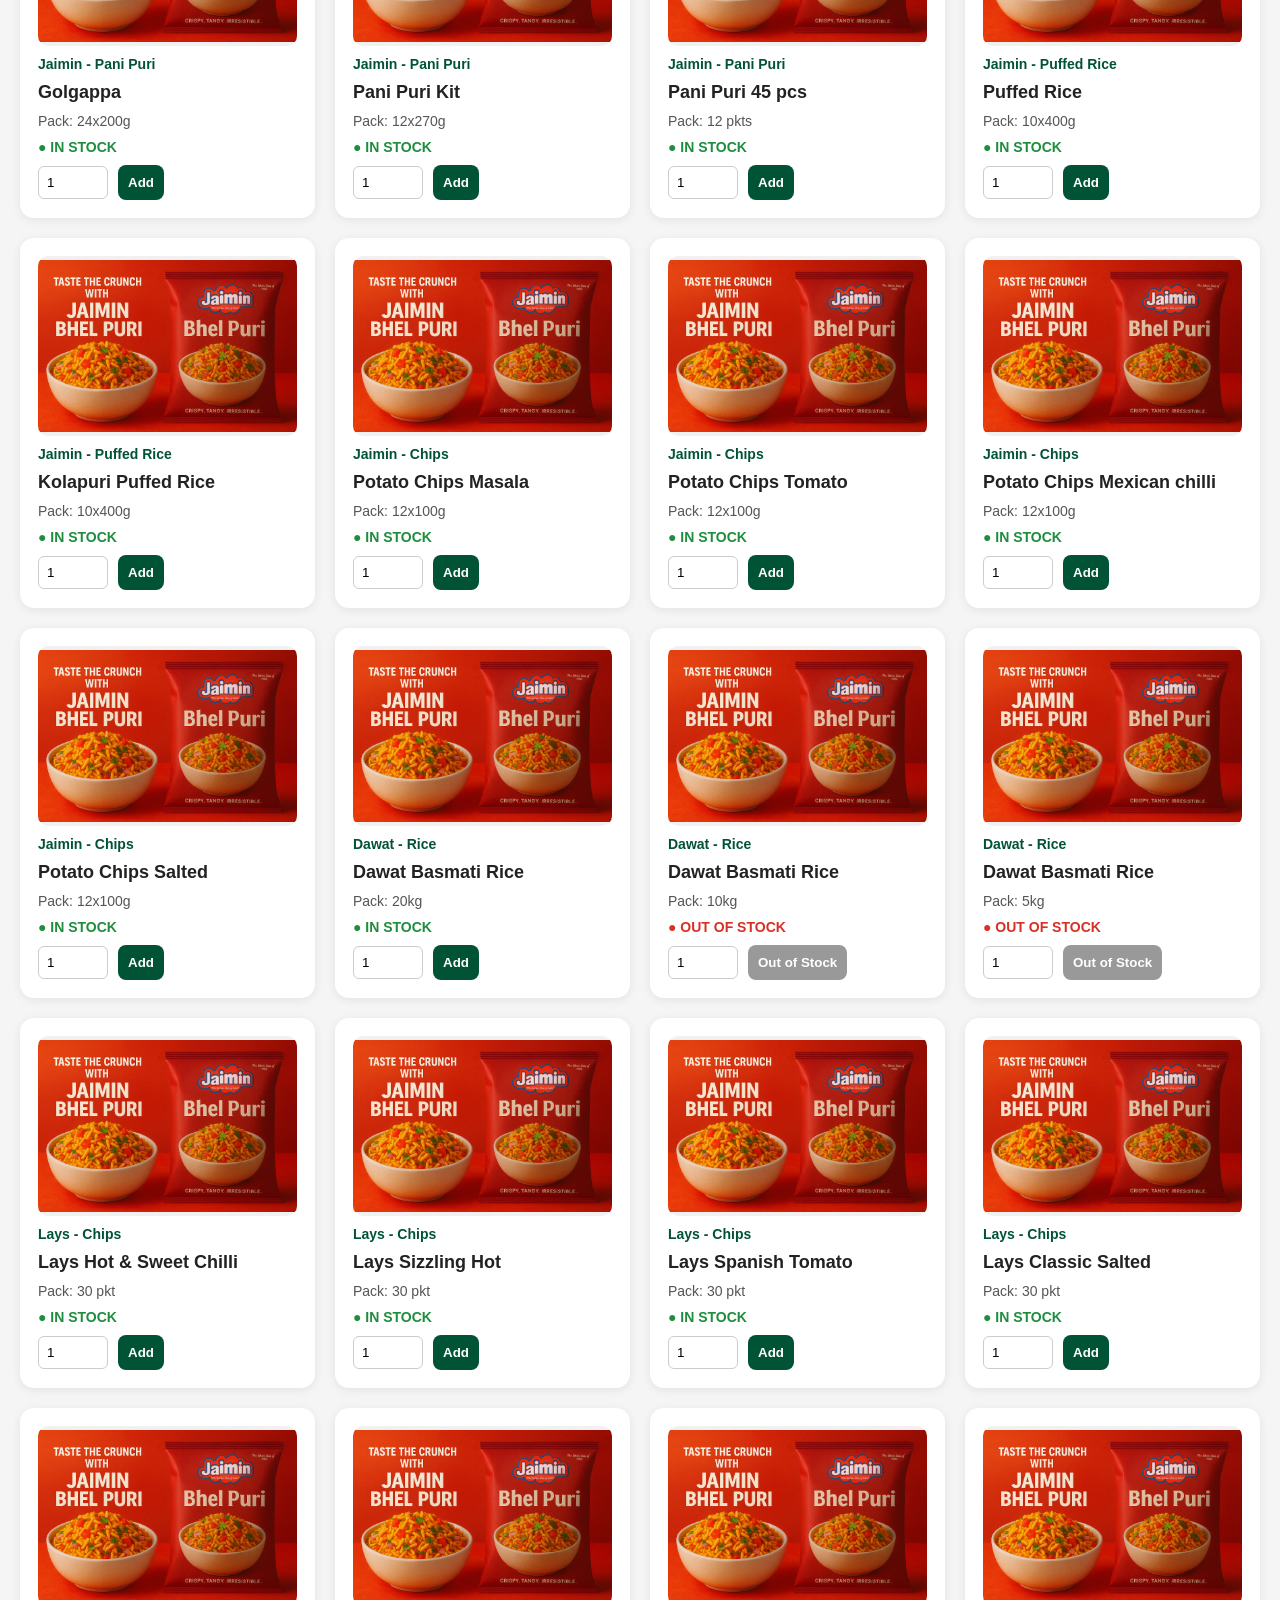
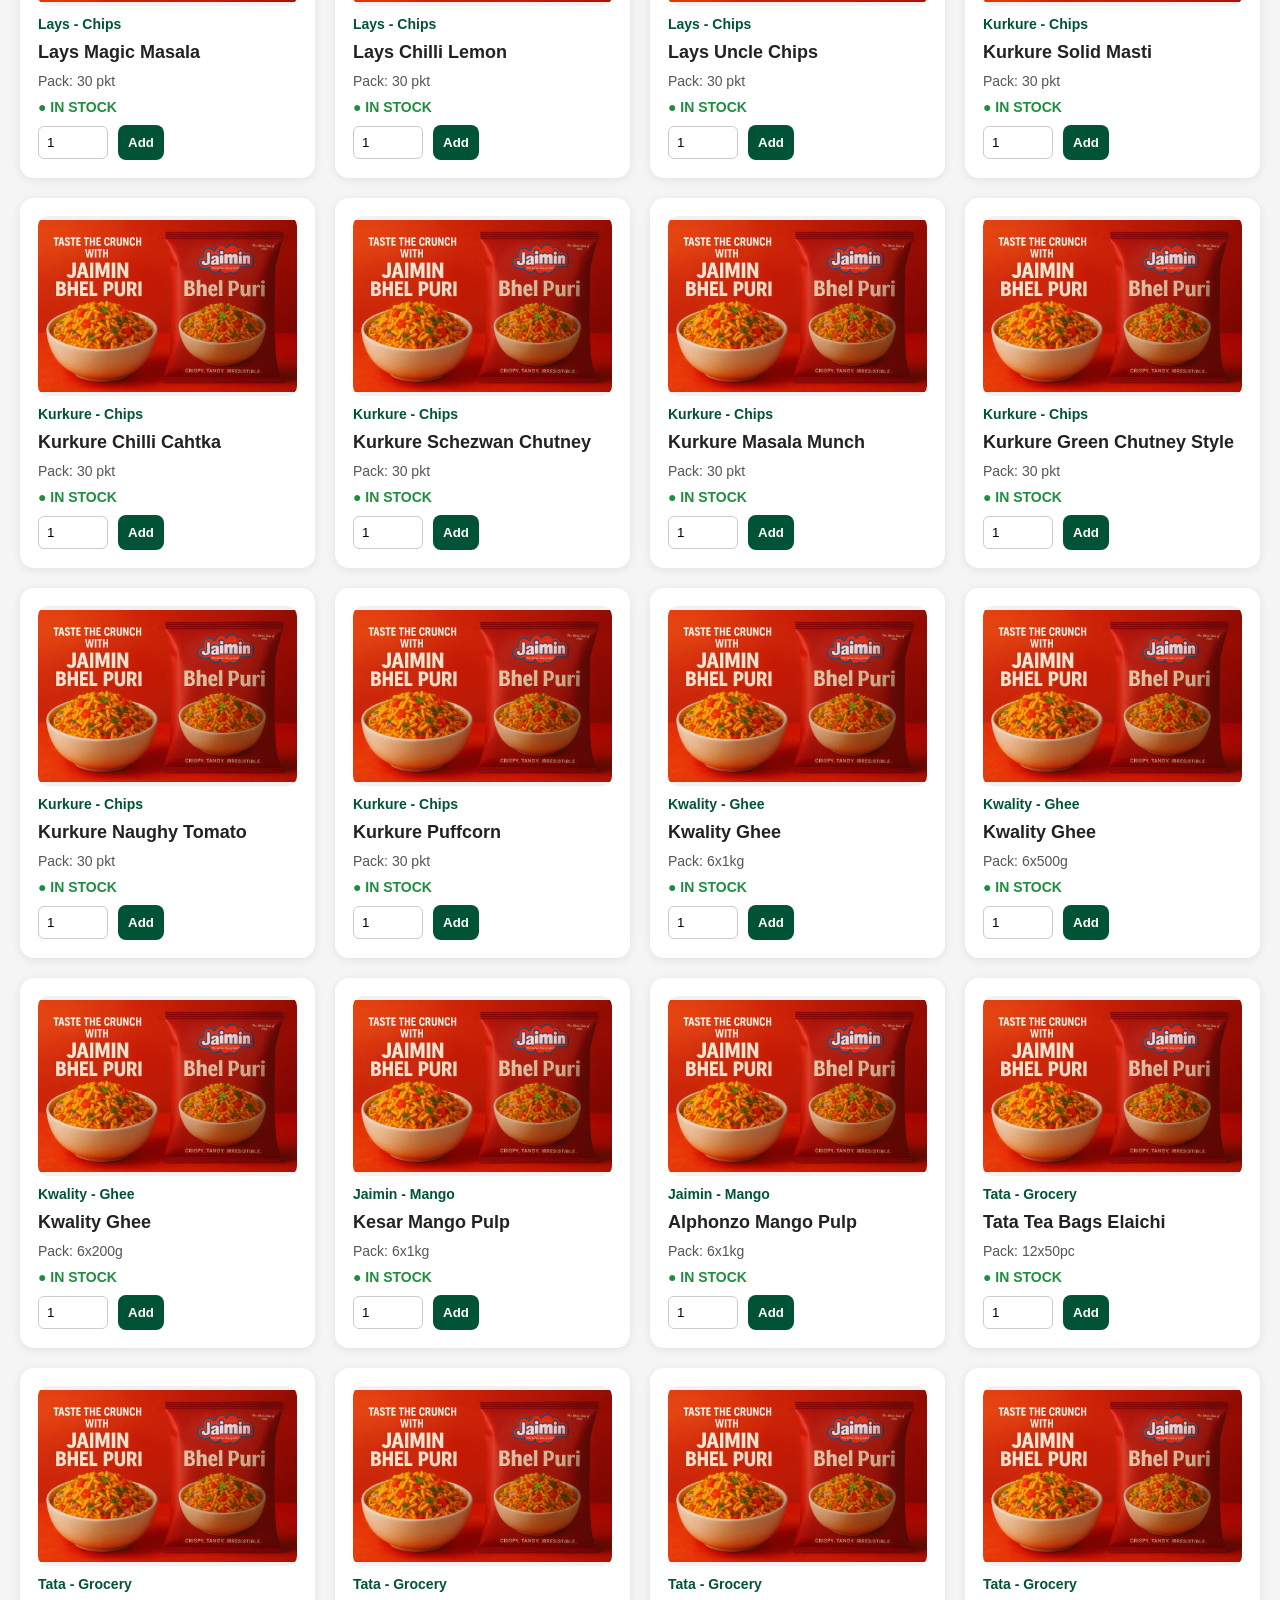
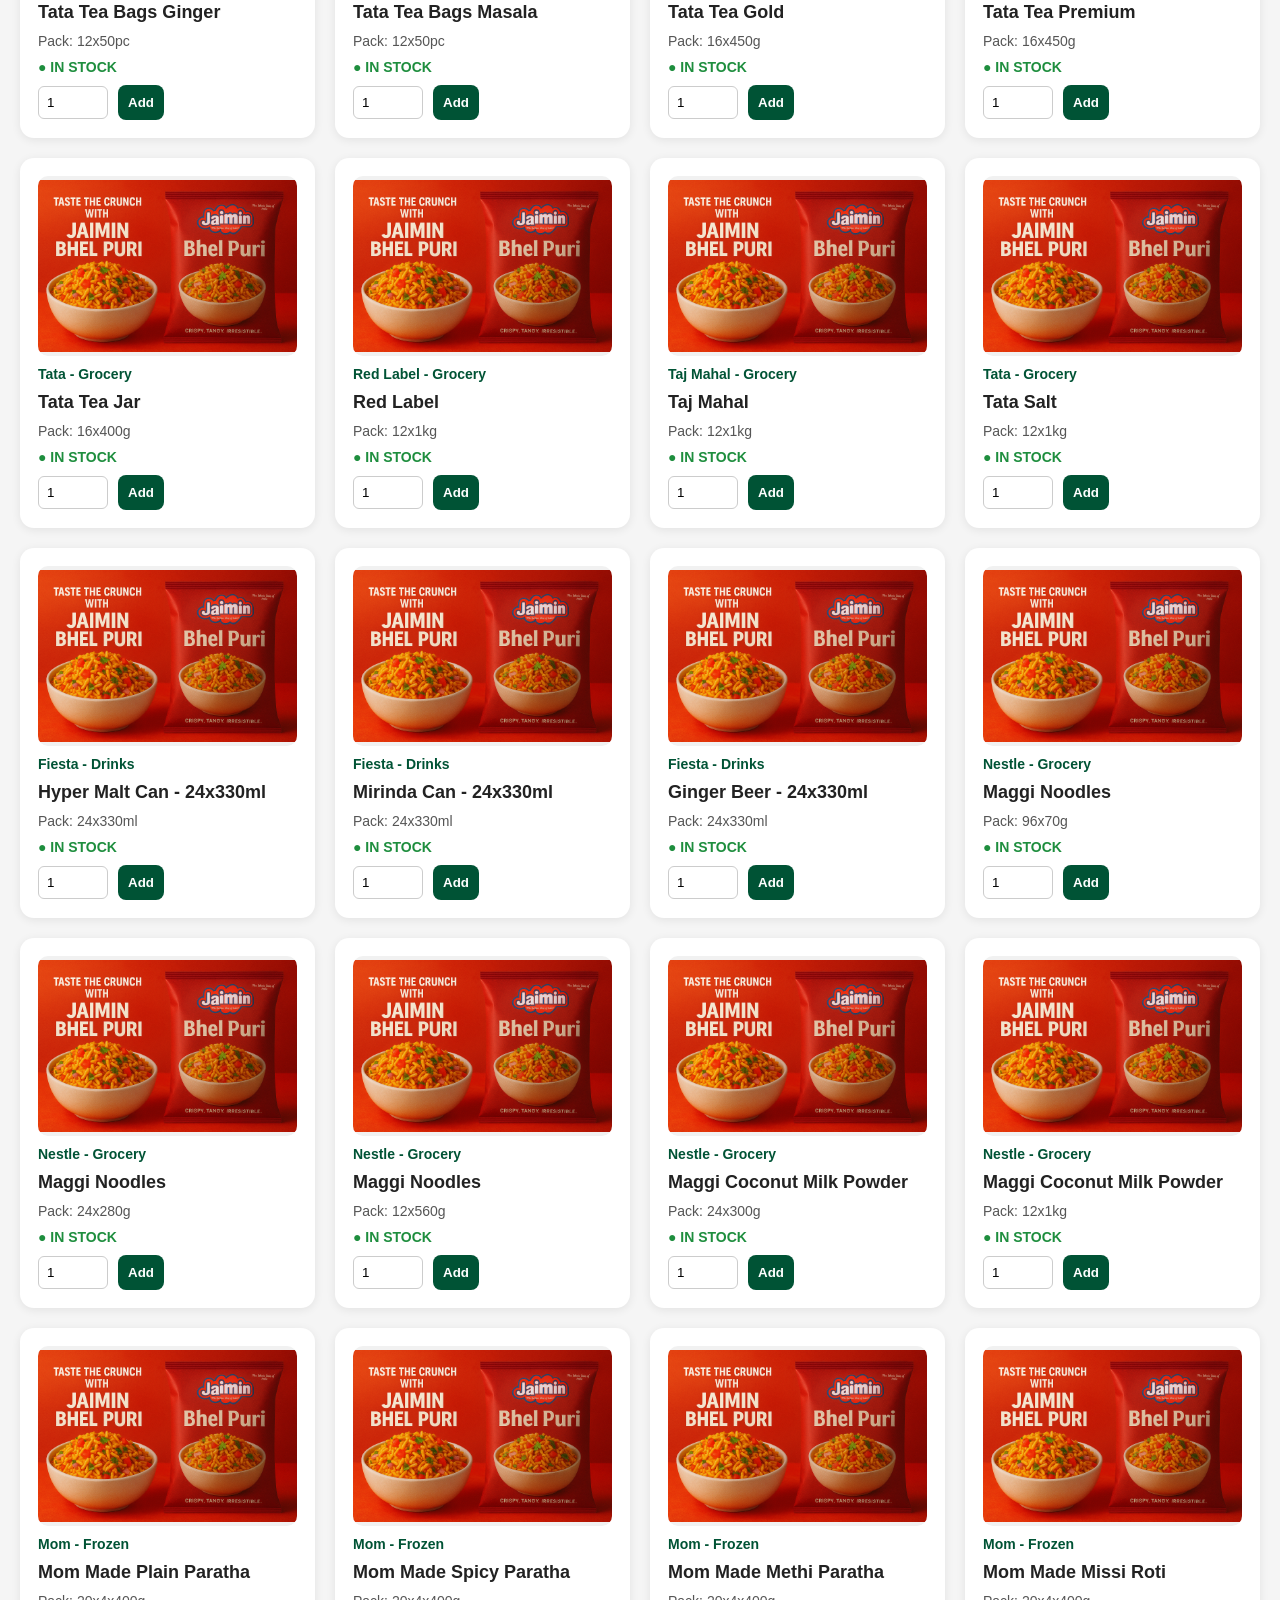
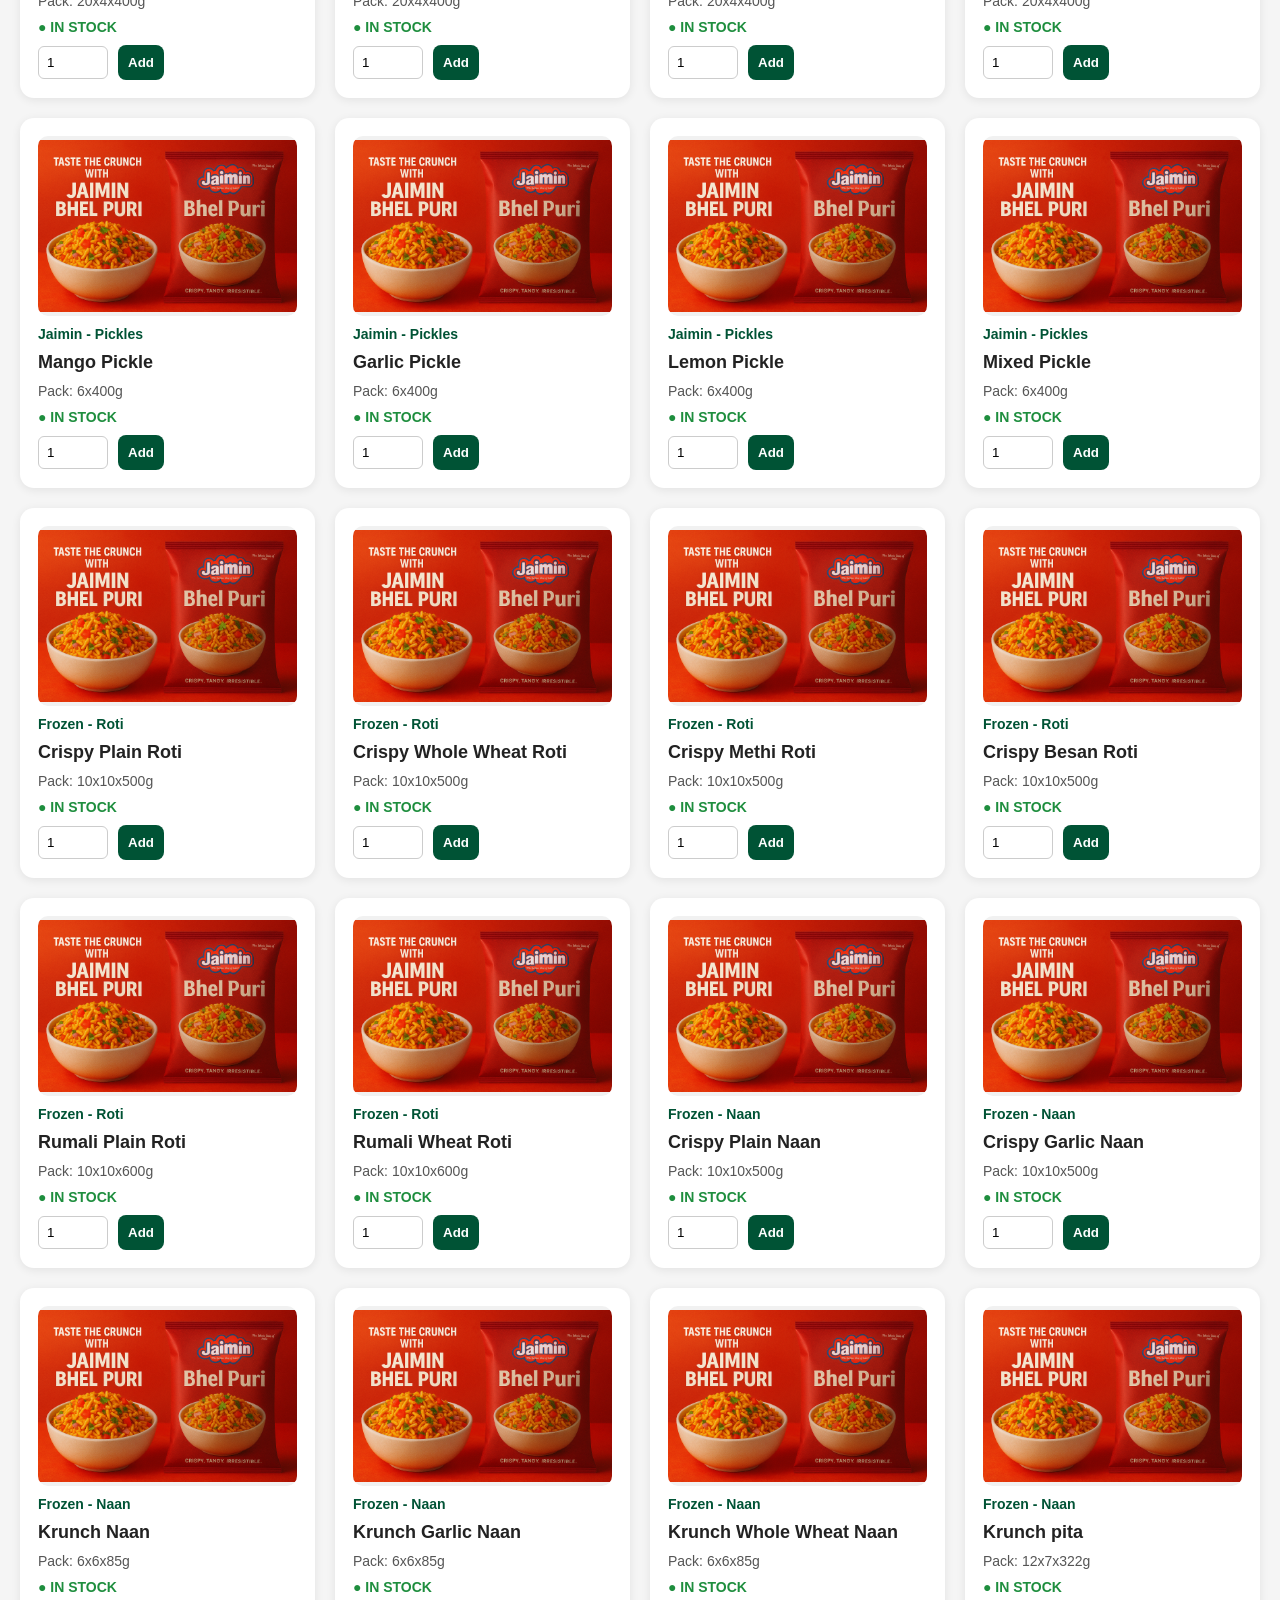
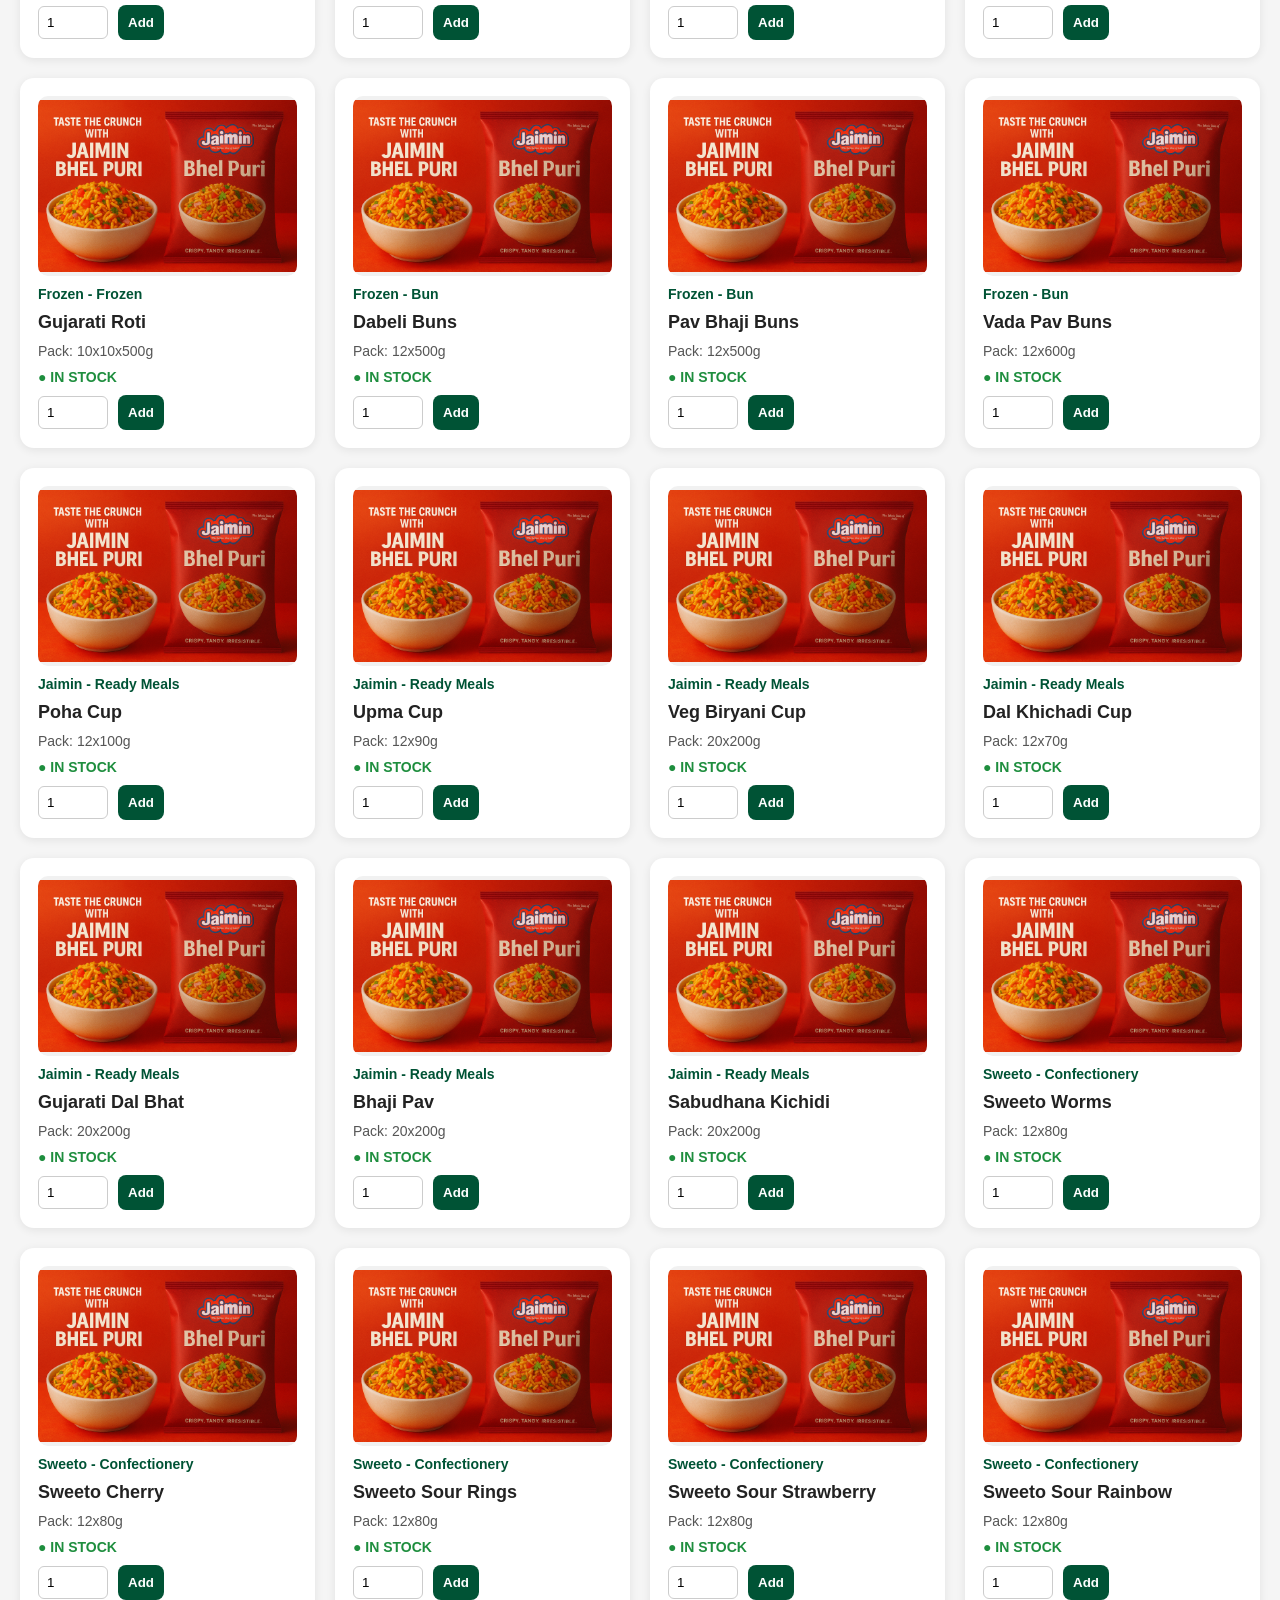
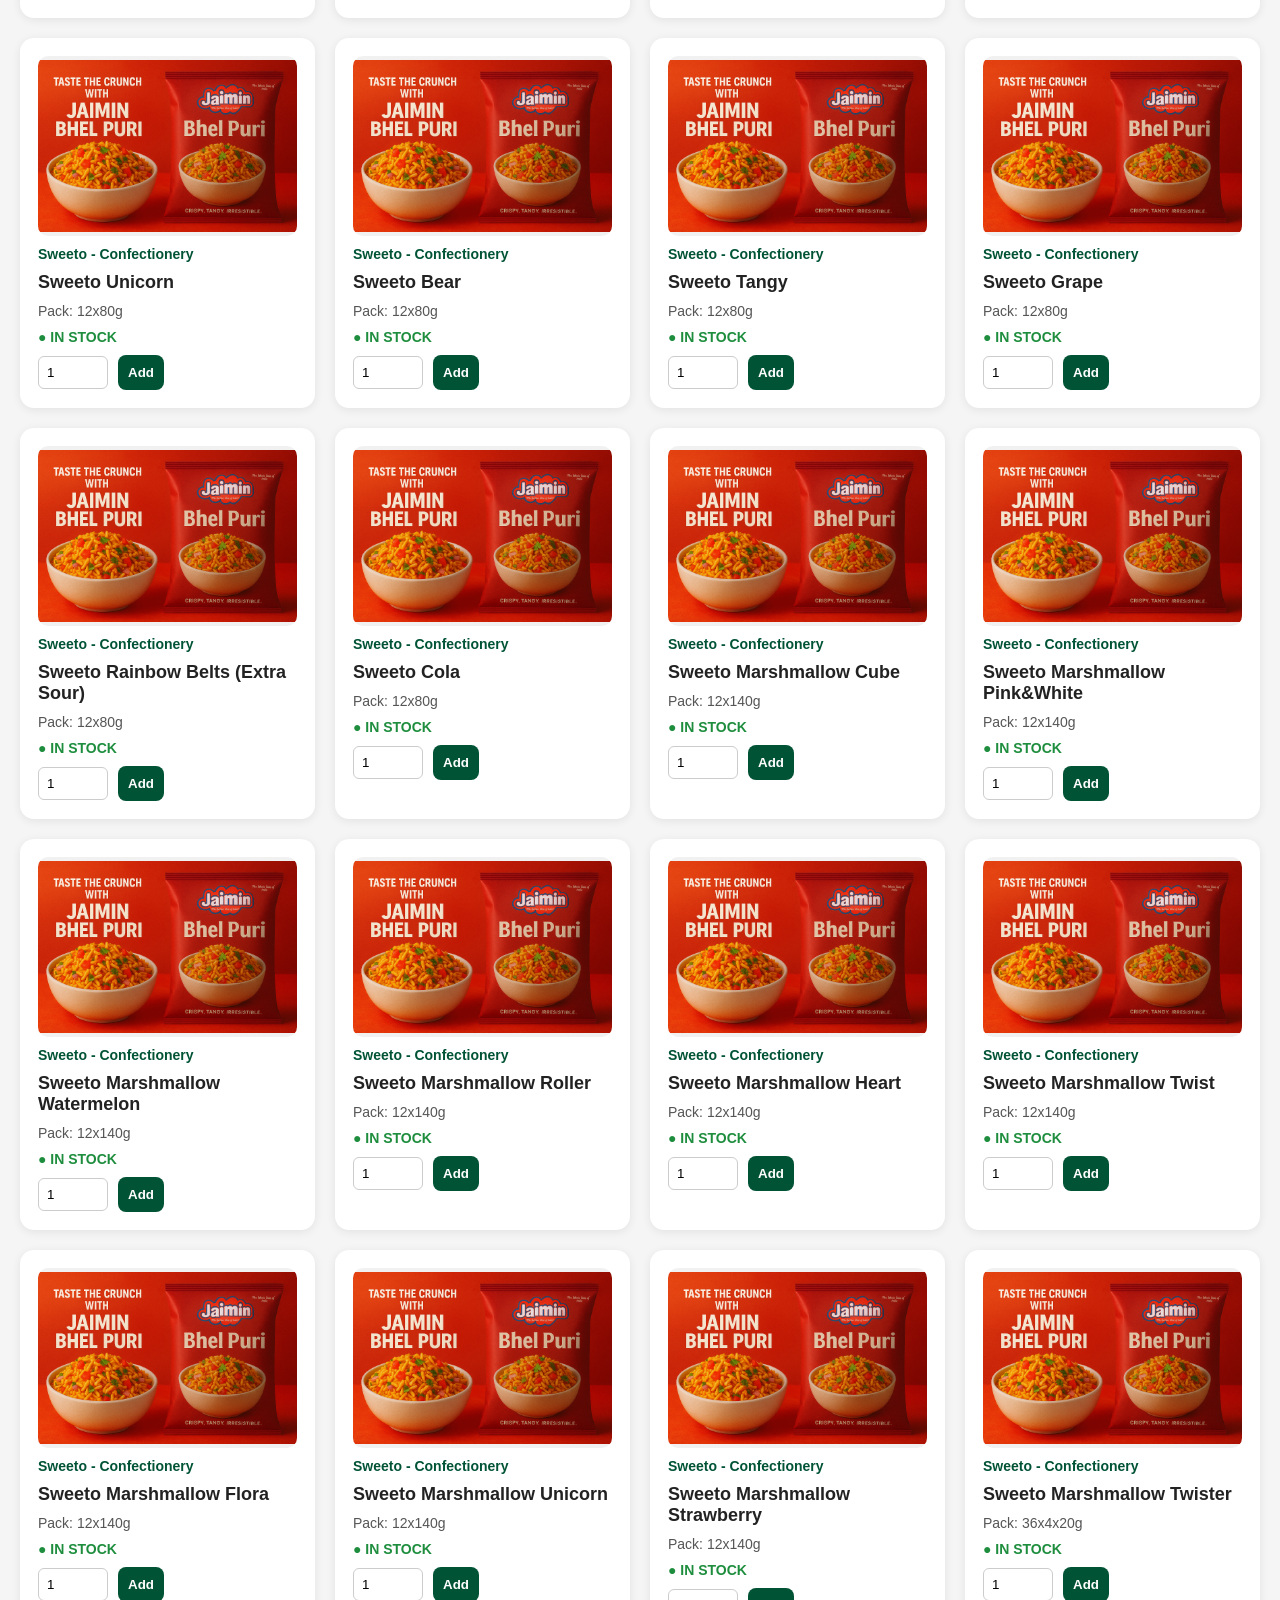
==== commit 9dcef301: "Update index.html" ====
--- a/index.html
+++ b/index.html
@@ -15,11 +15,6 @@
     <div class="search-box">
       <input type="text" id="searchInput" placeholder="Search products..." />
     </div>
-
-     <! -- <a class="whatsapp-btn" href="https://wa.me/447000000000" target="_blank">
-        WhatsApp Order
-      </a> 
-     -->
     </div>
 </header>
 
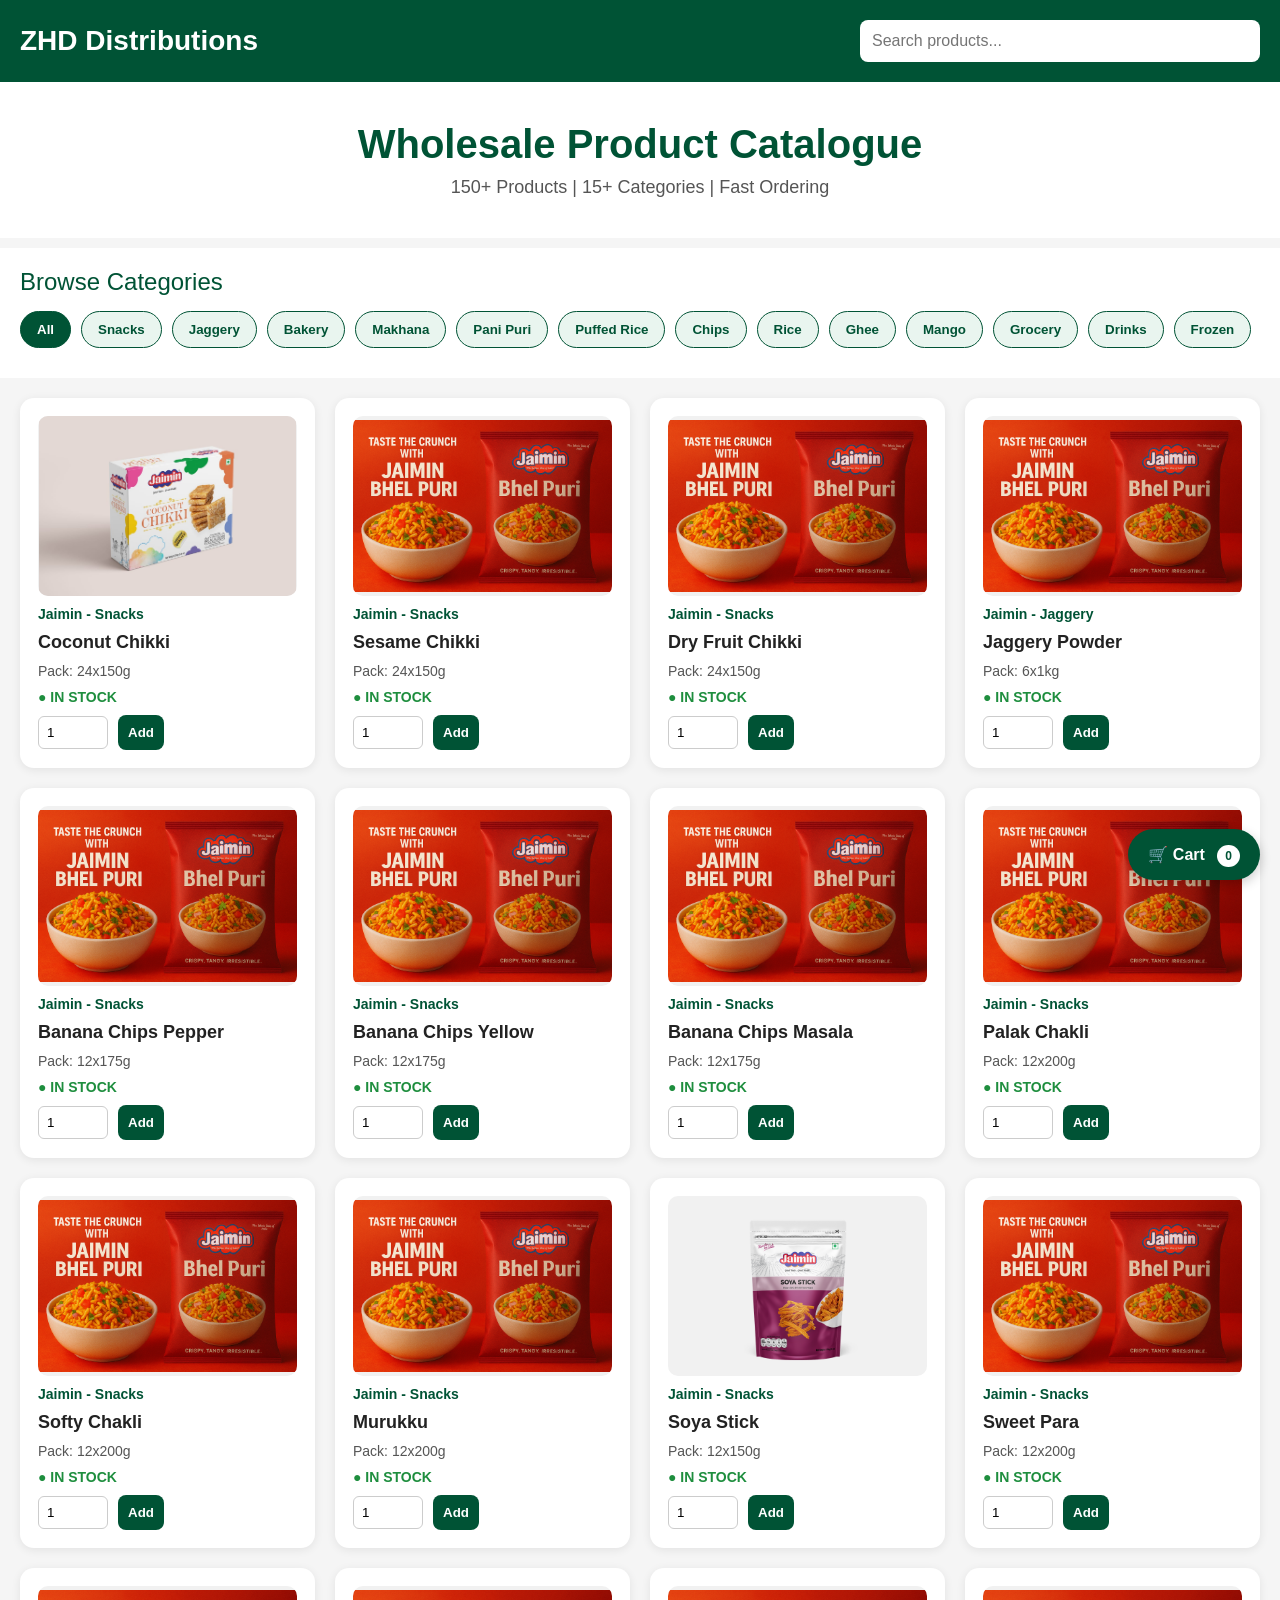
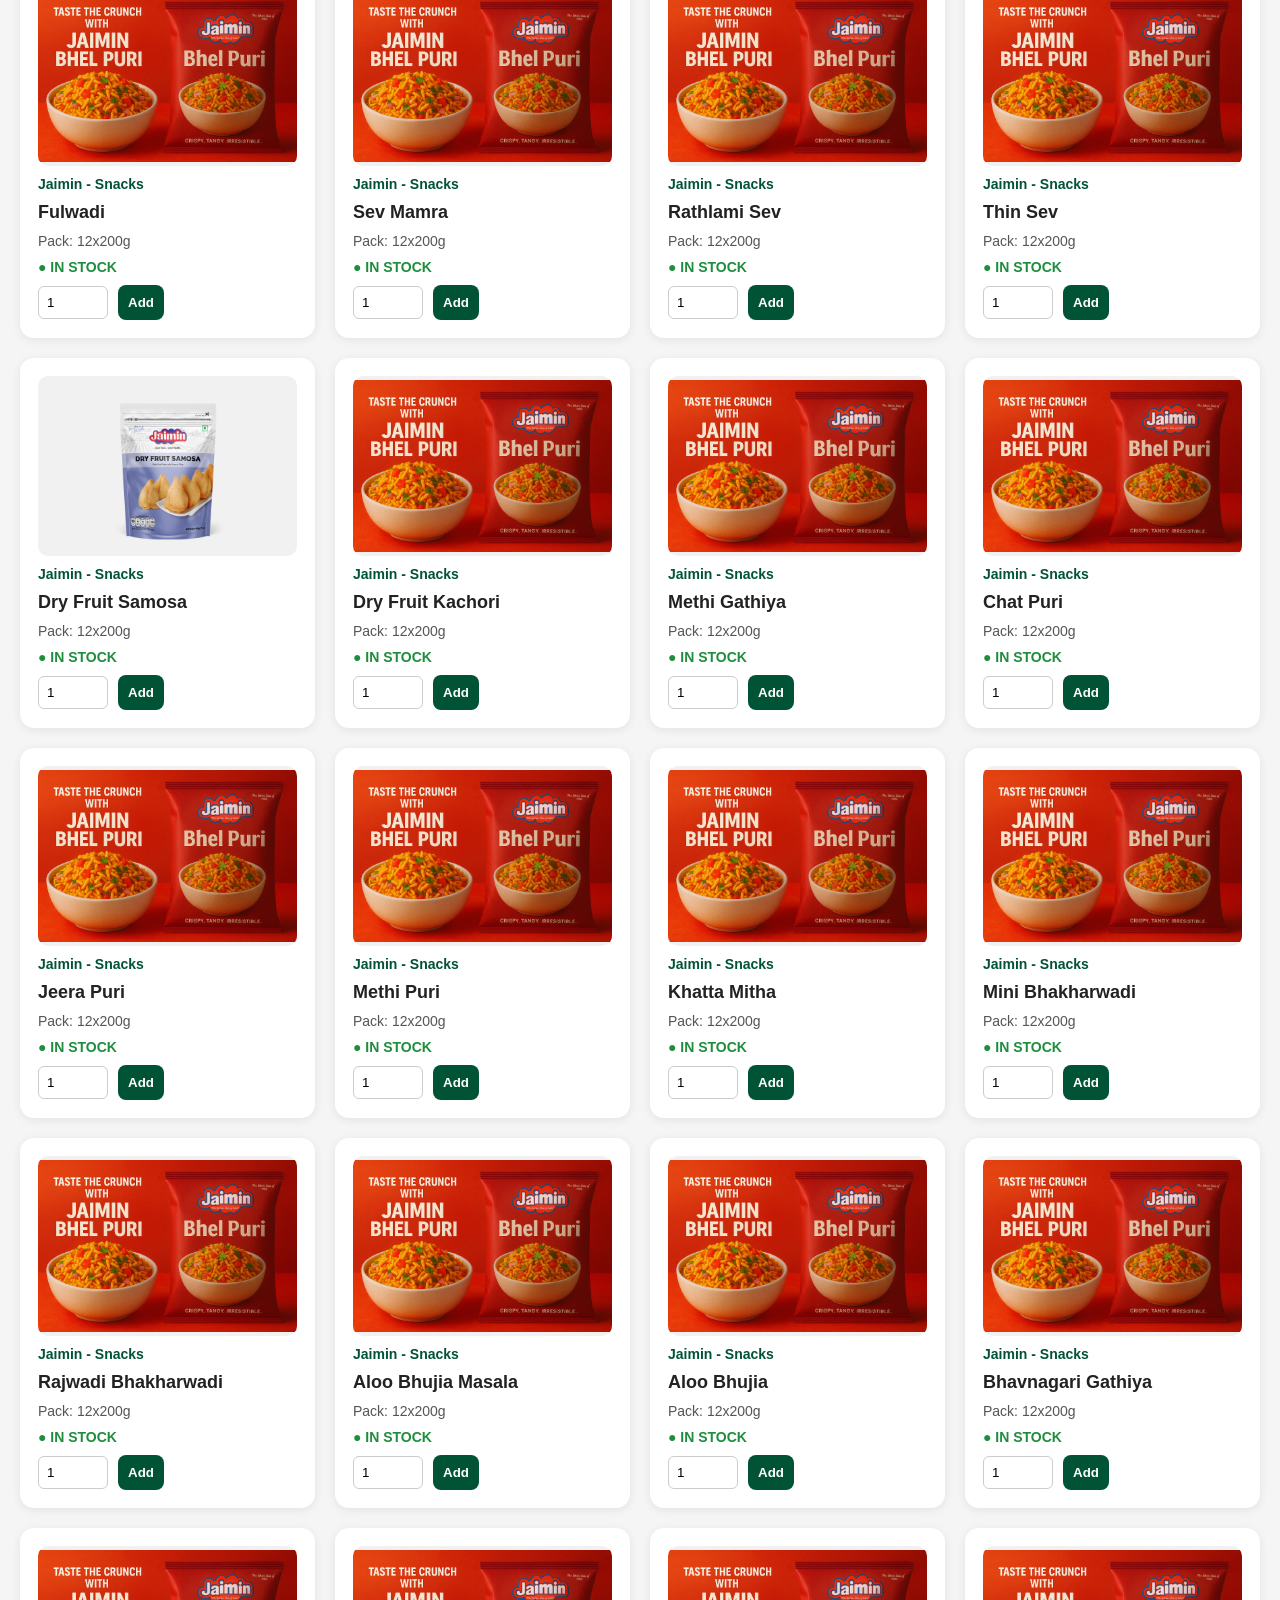
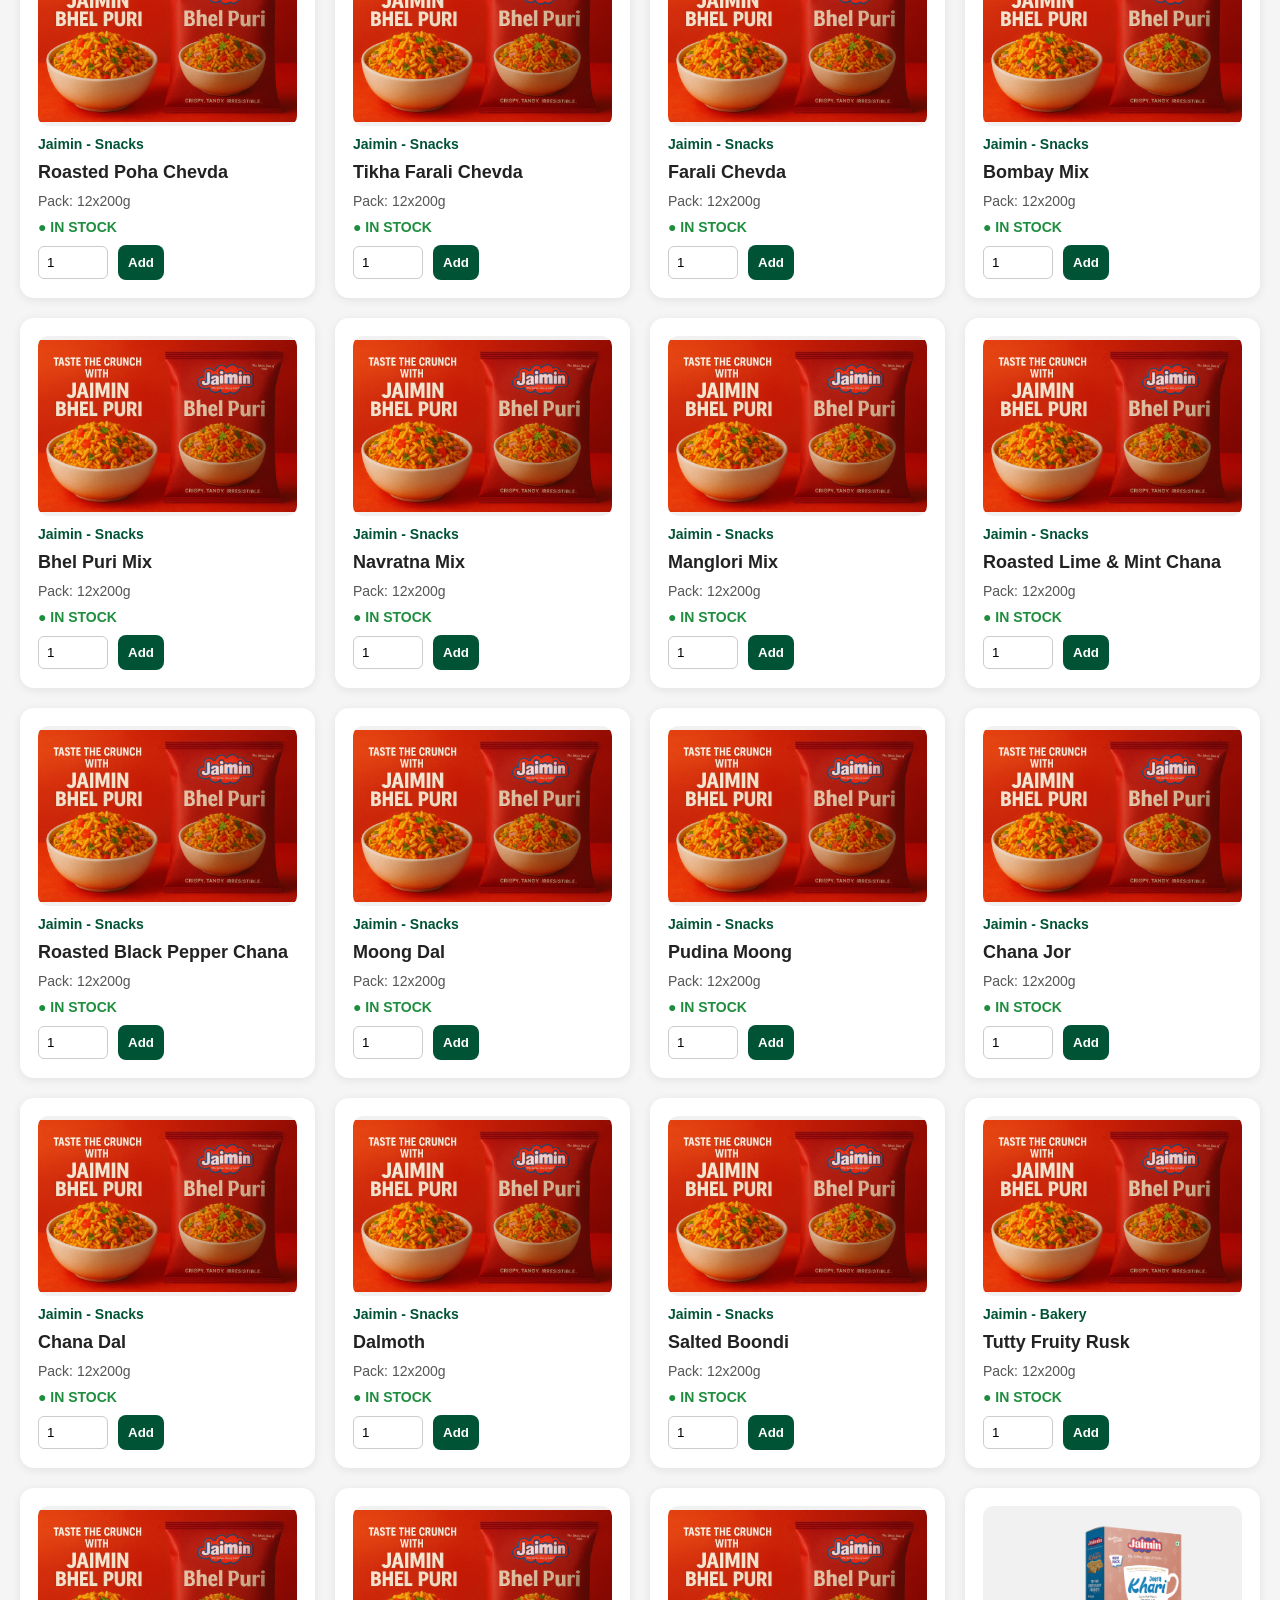
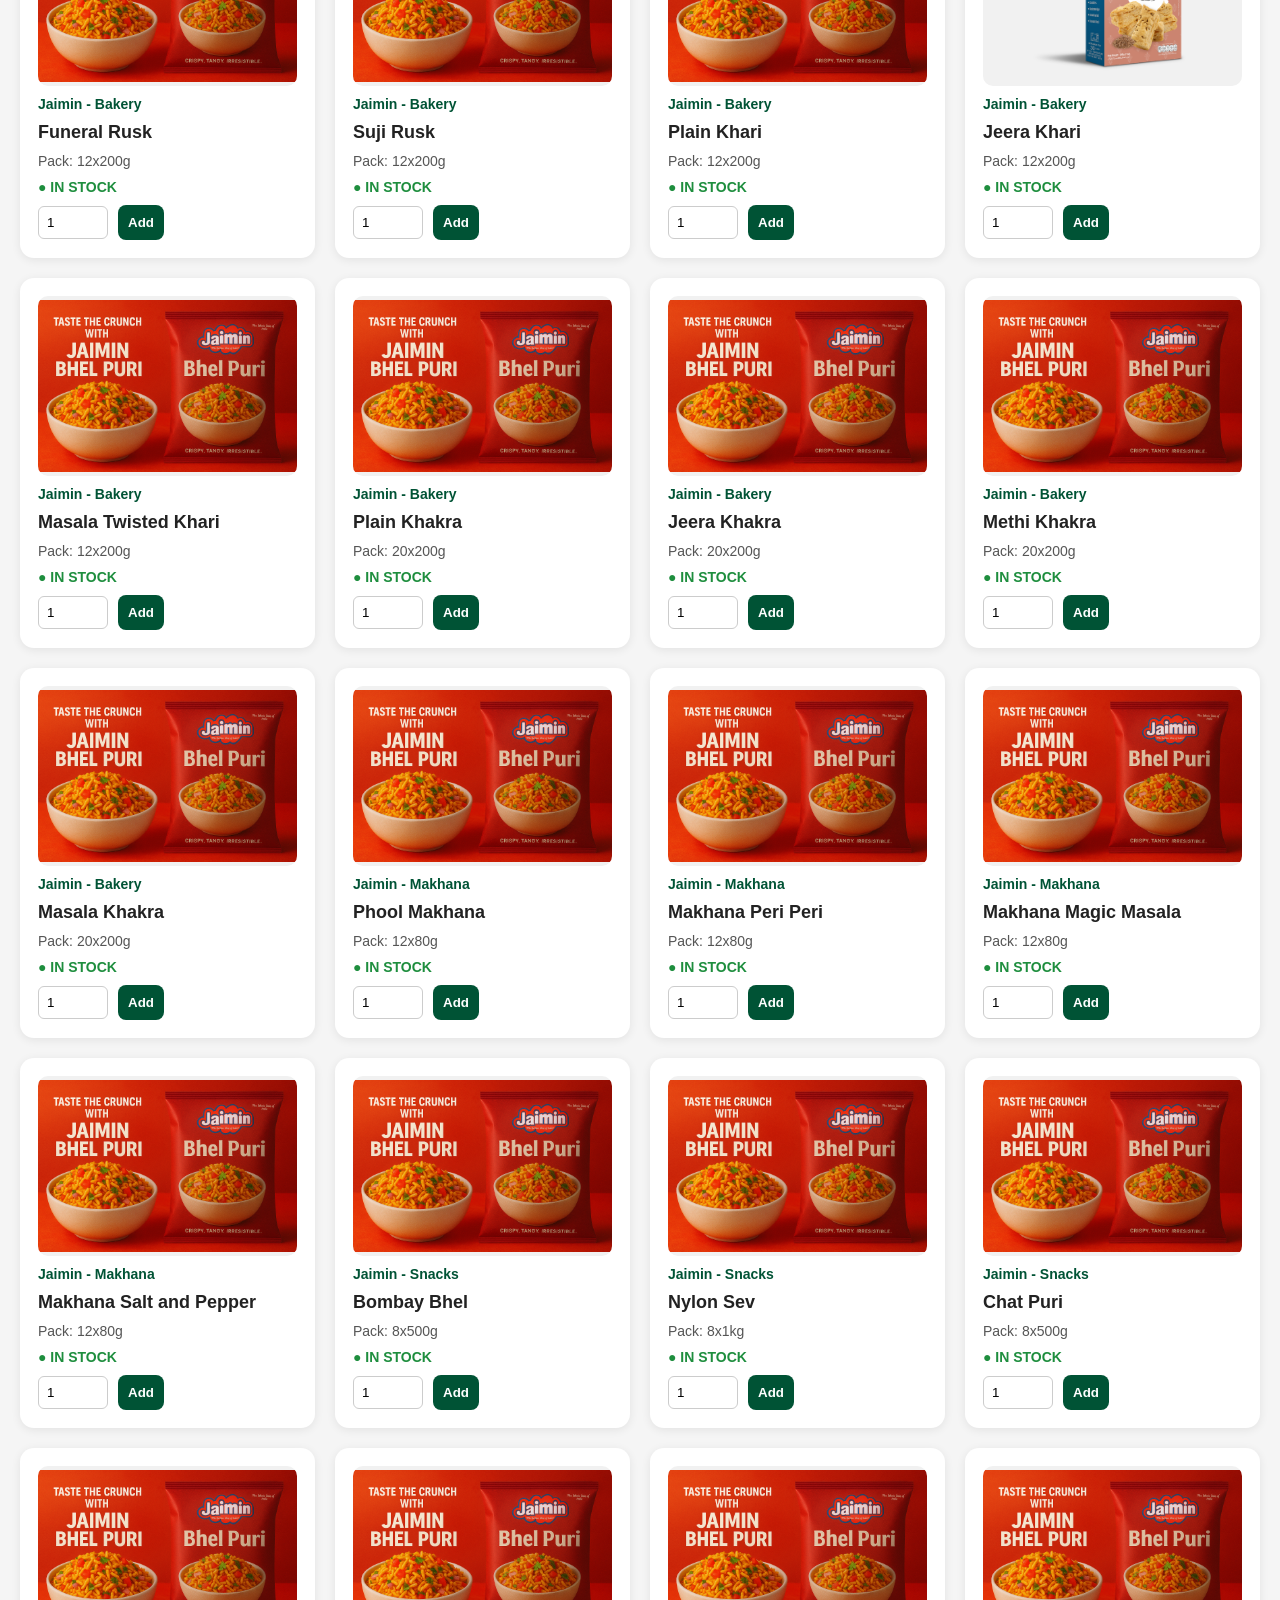
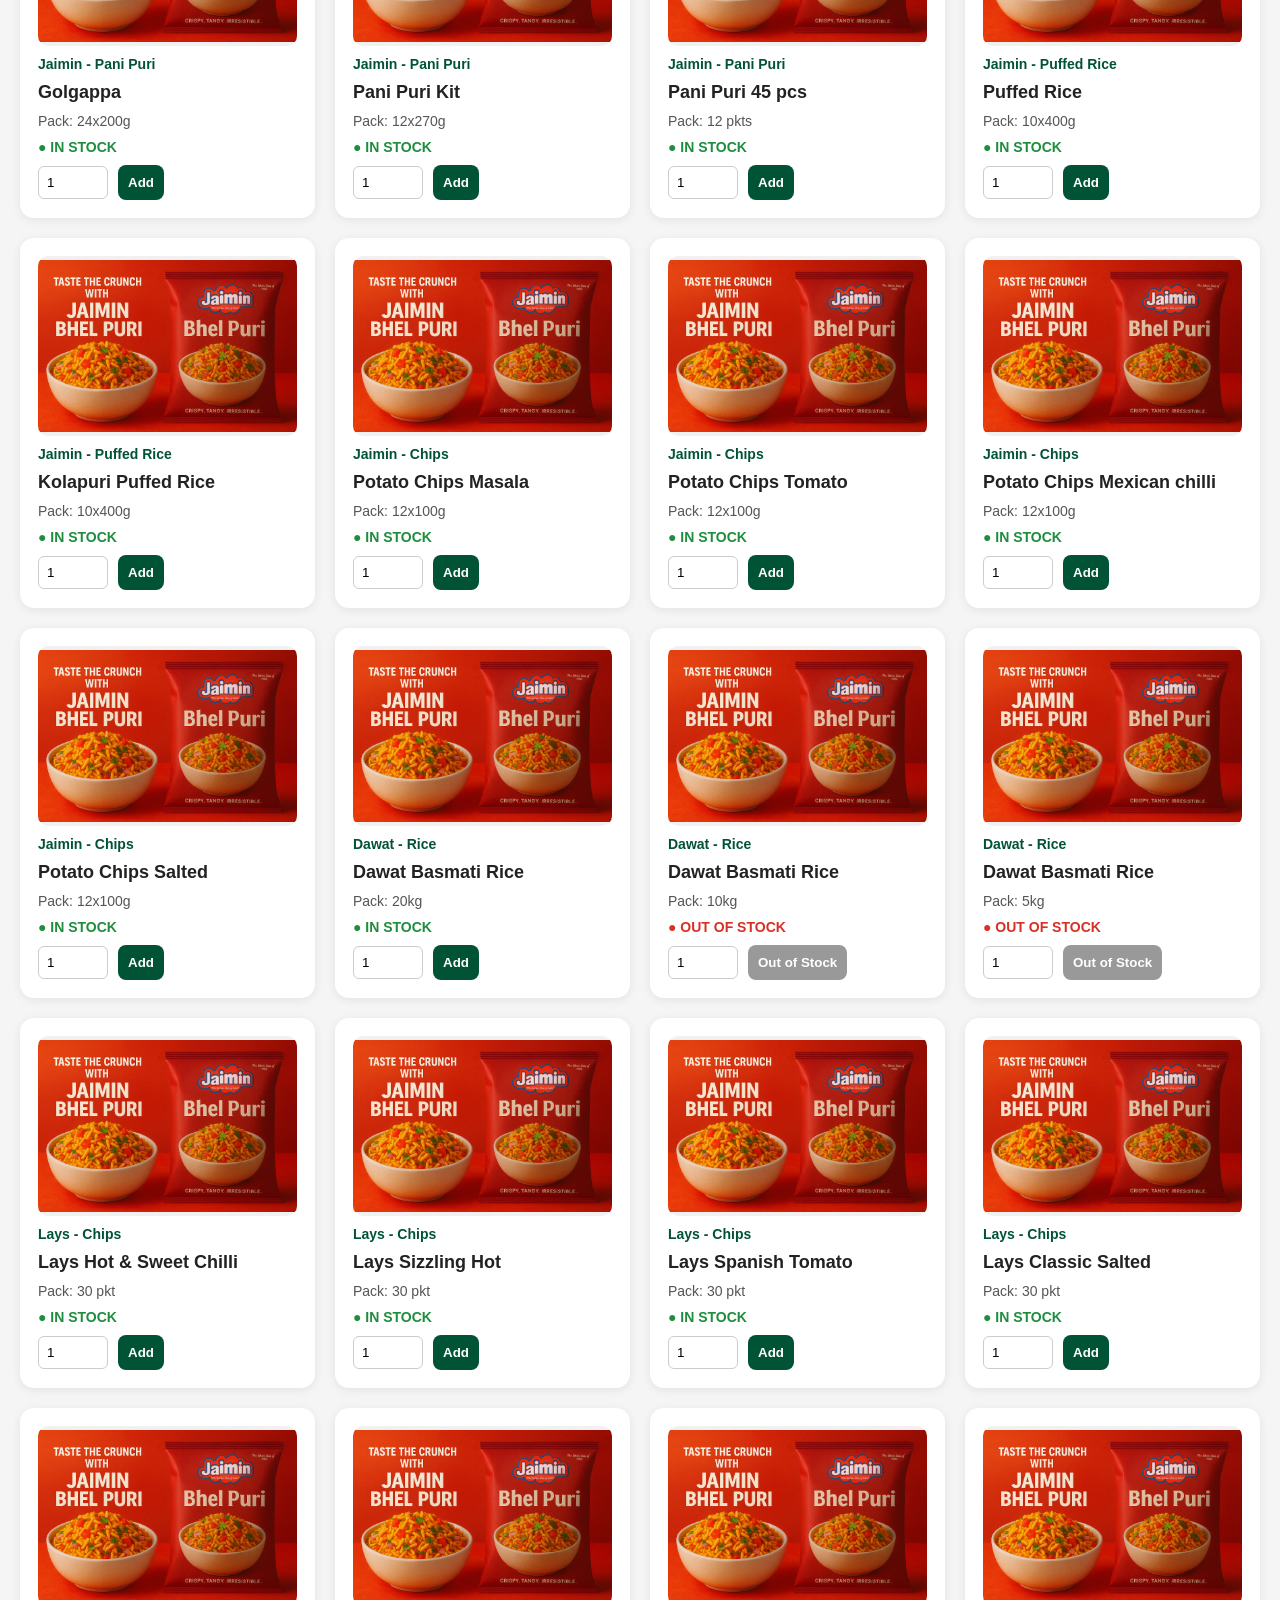
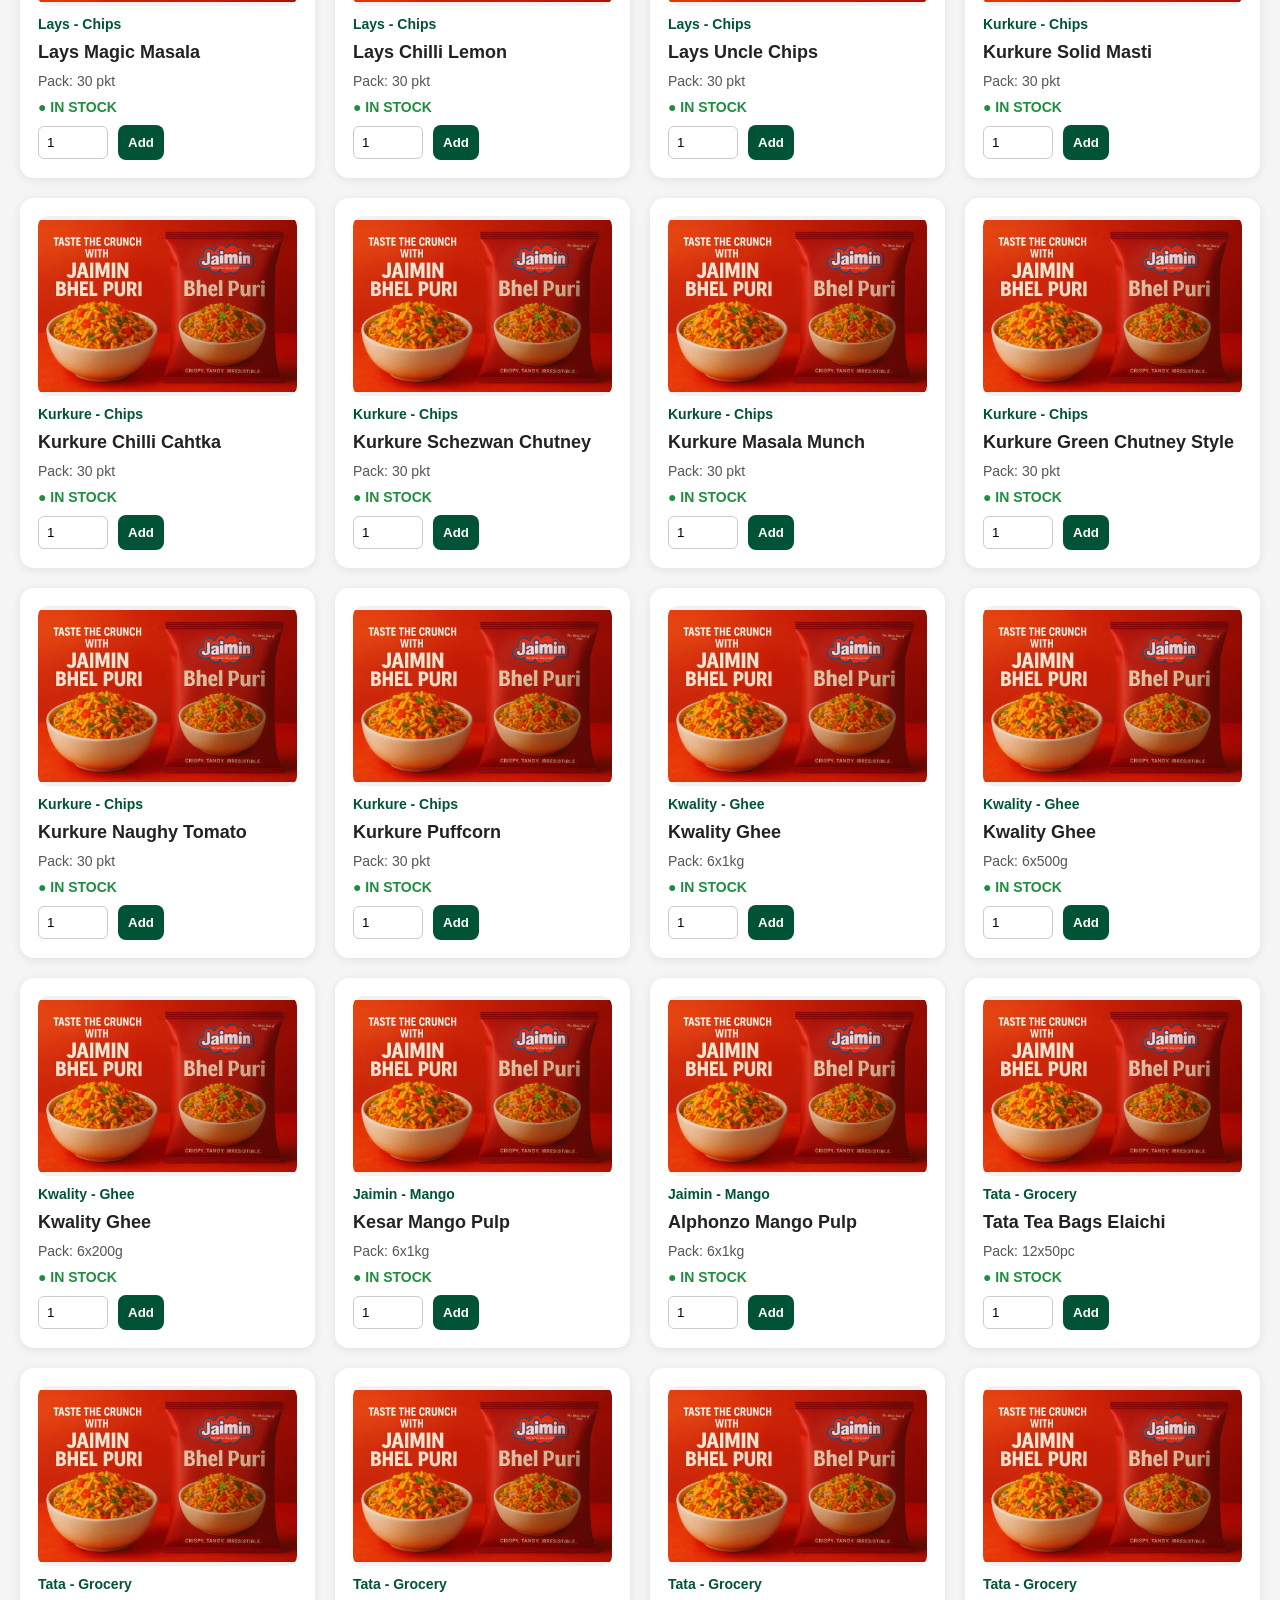
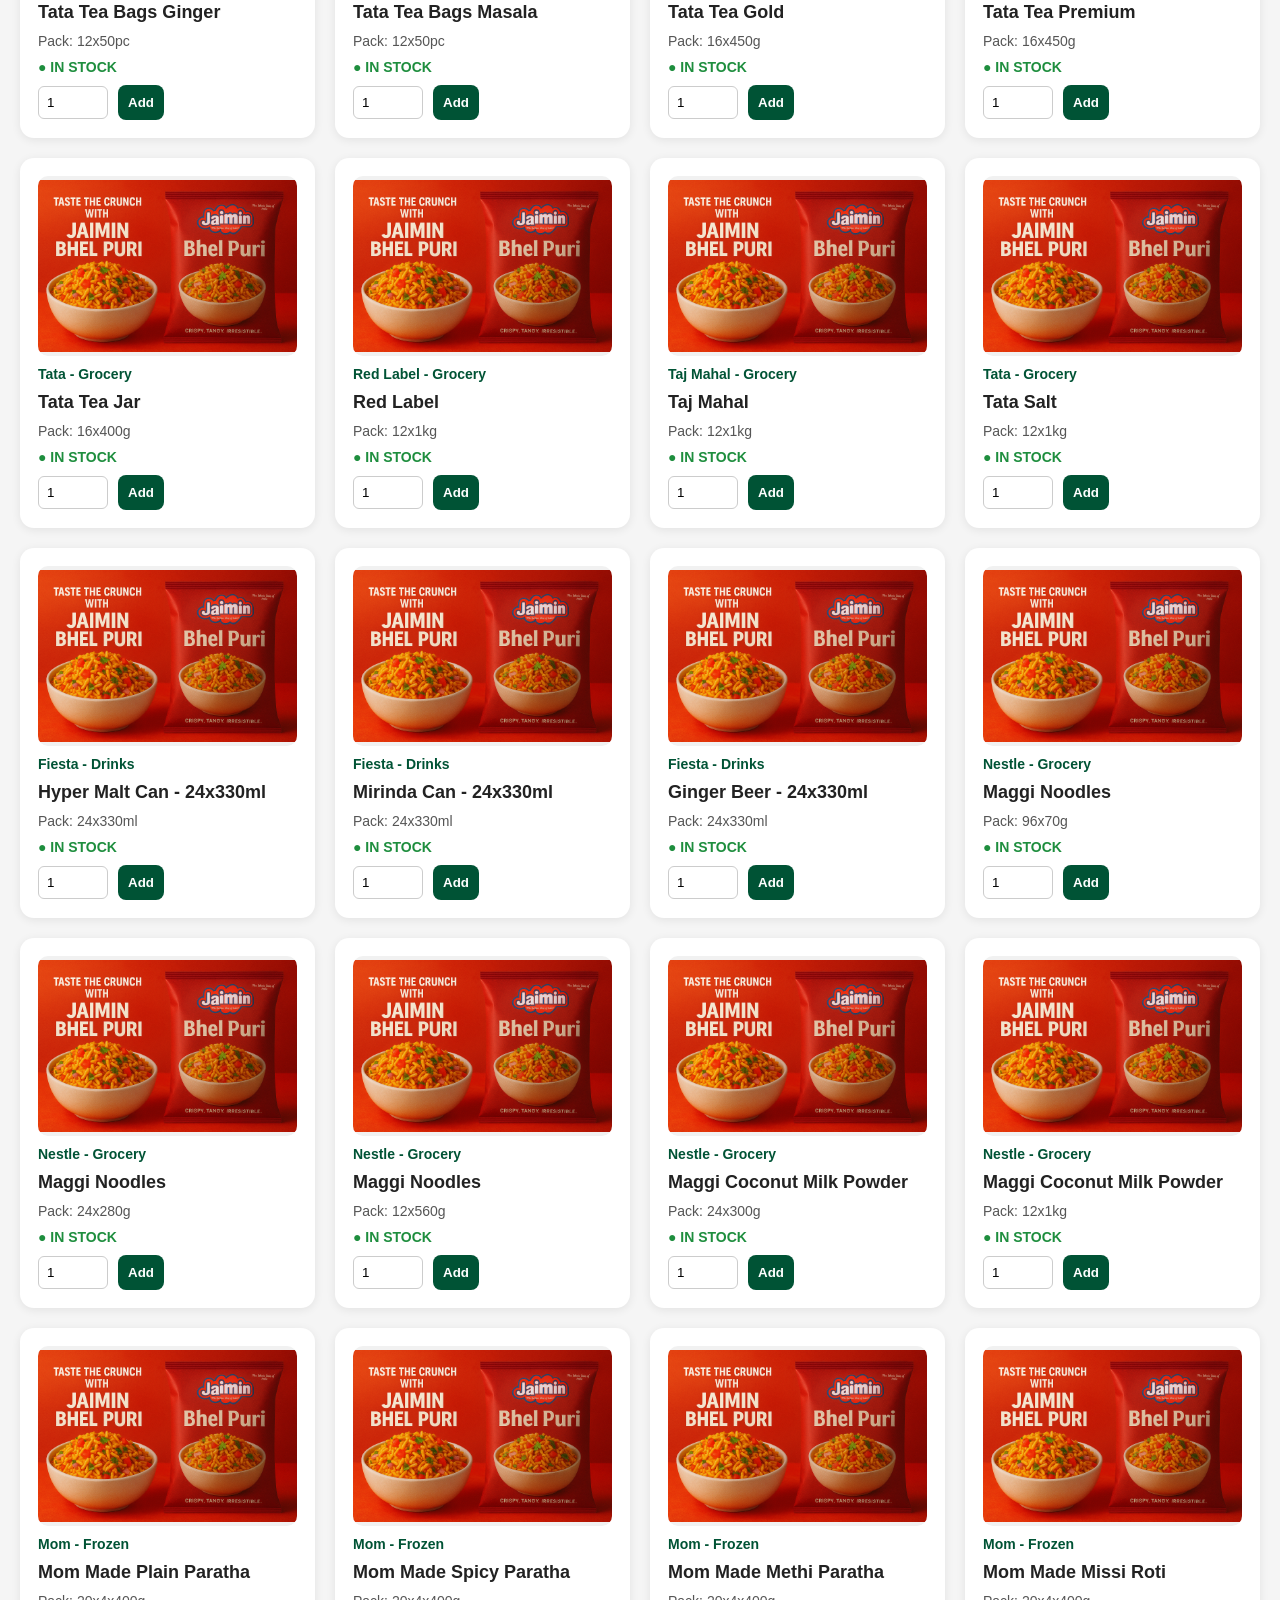
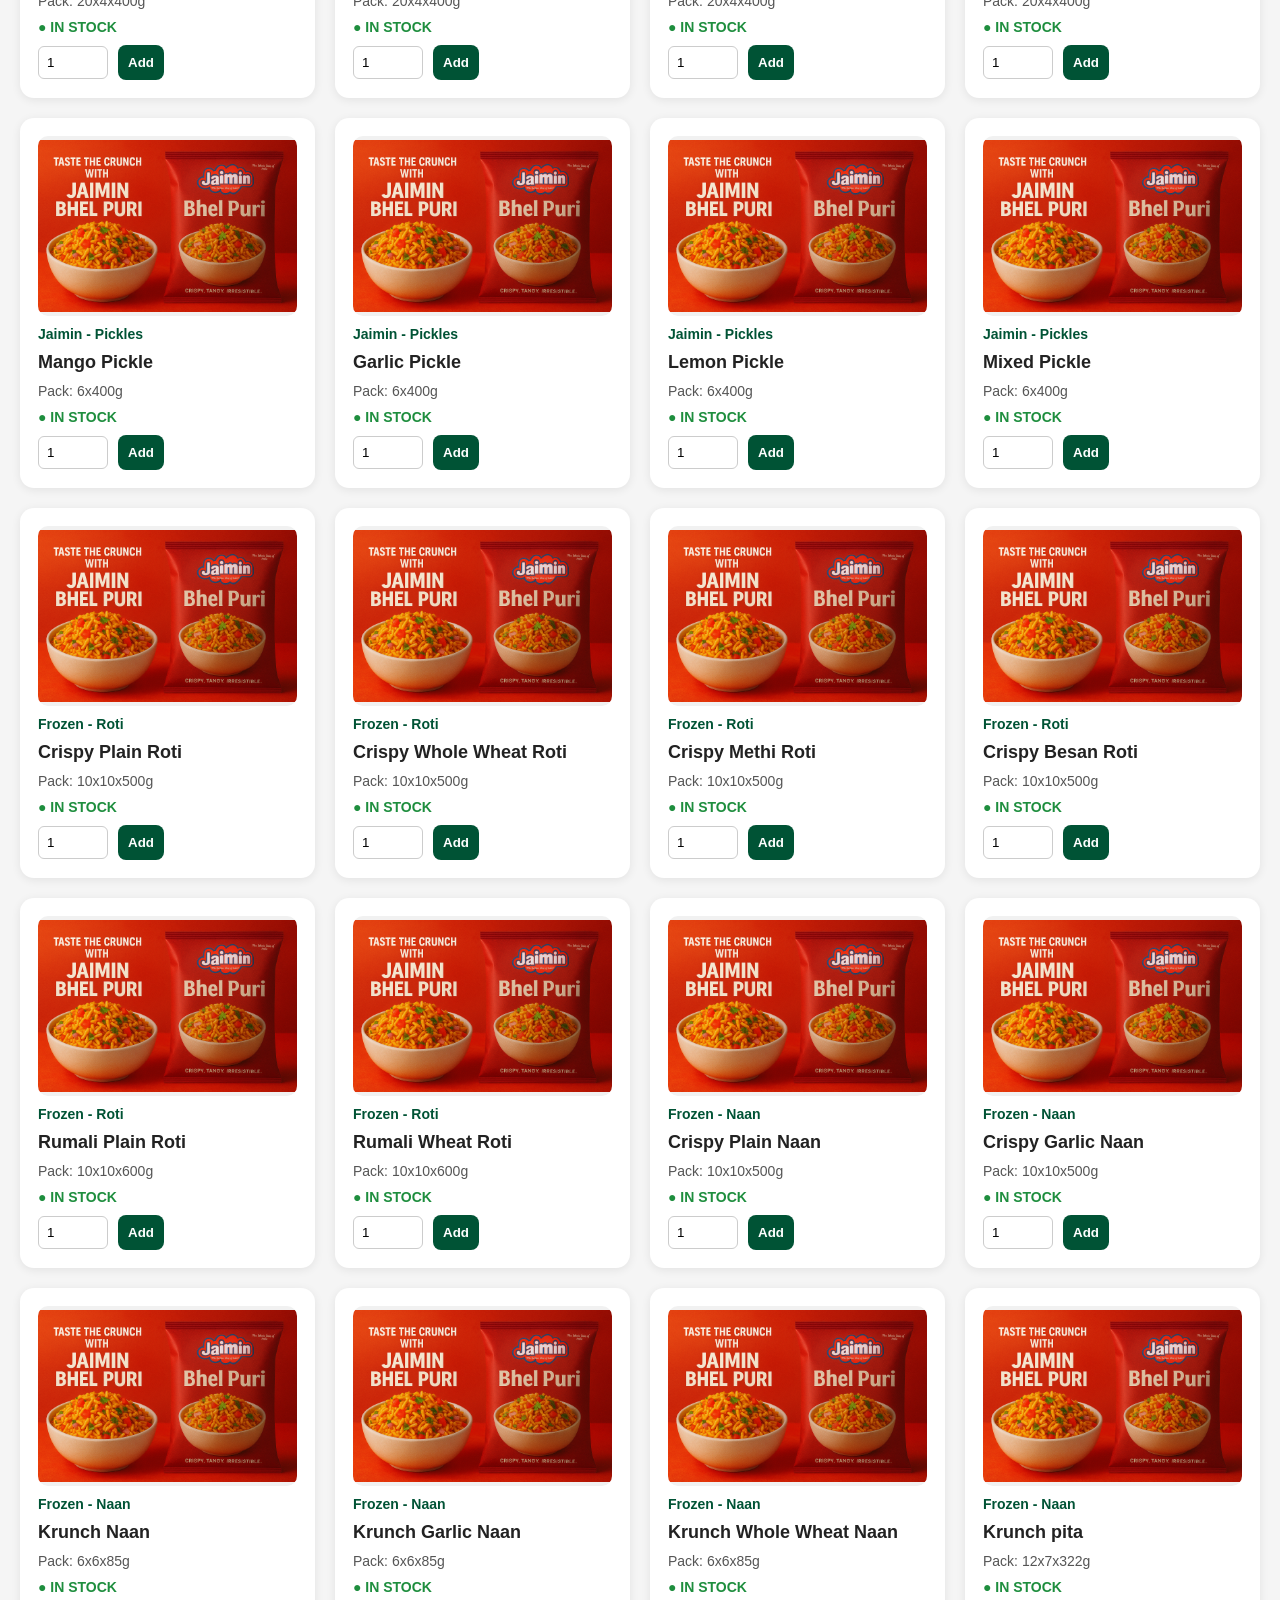
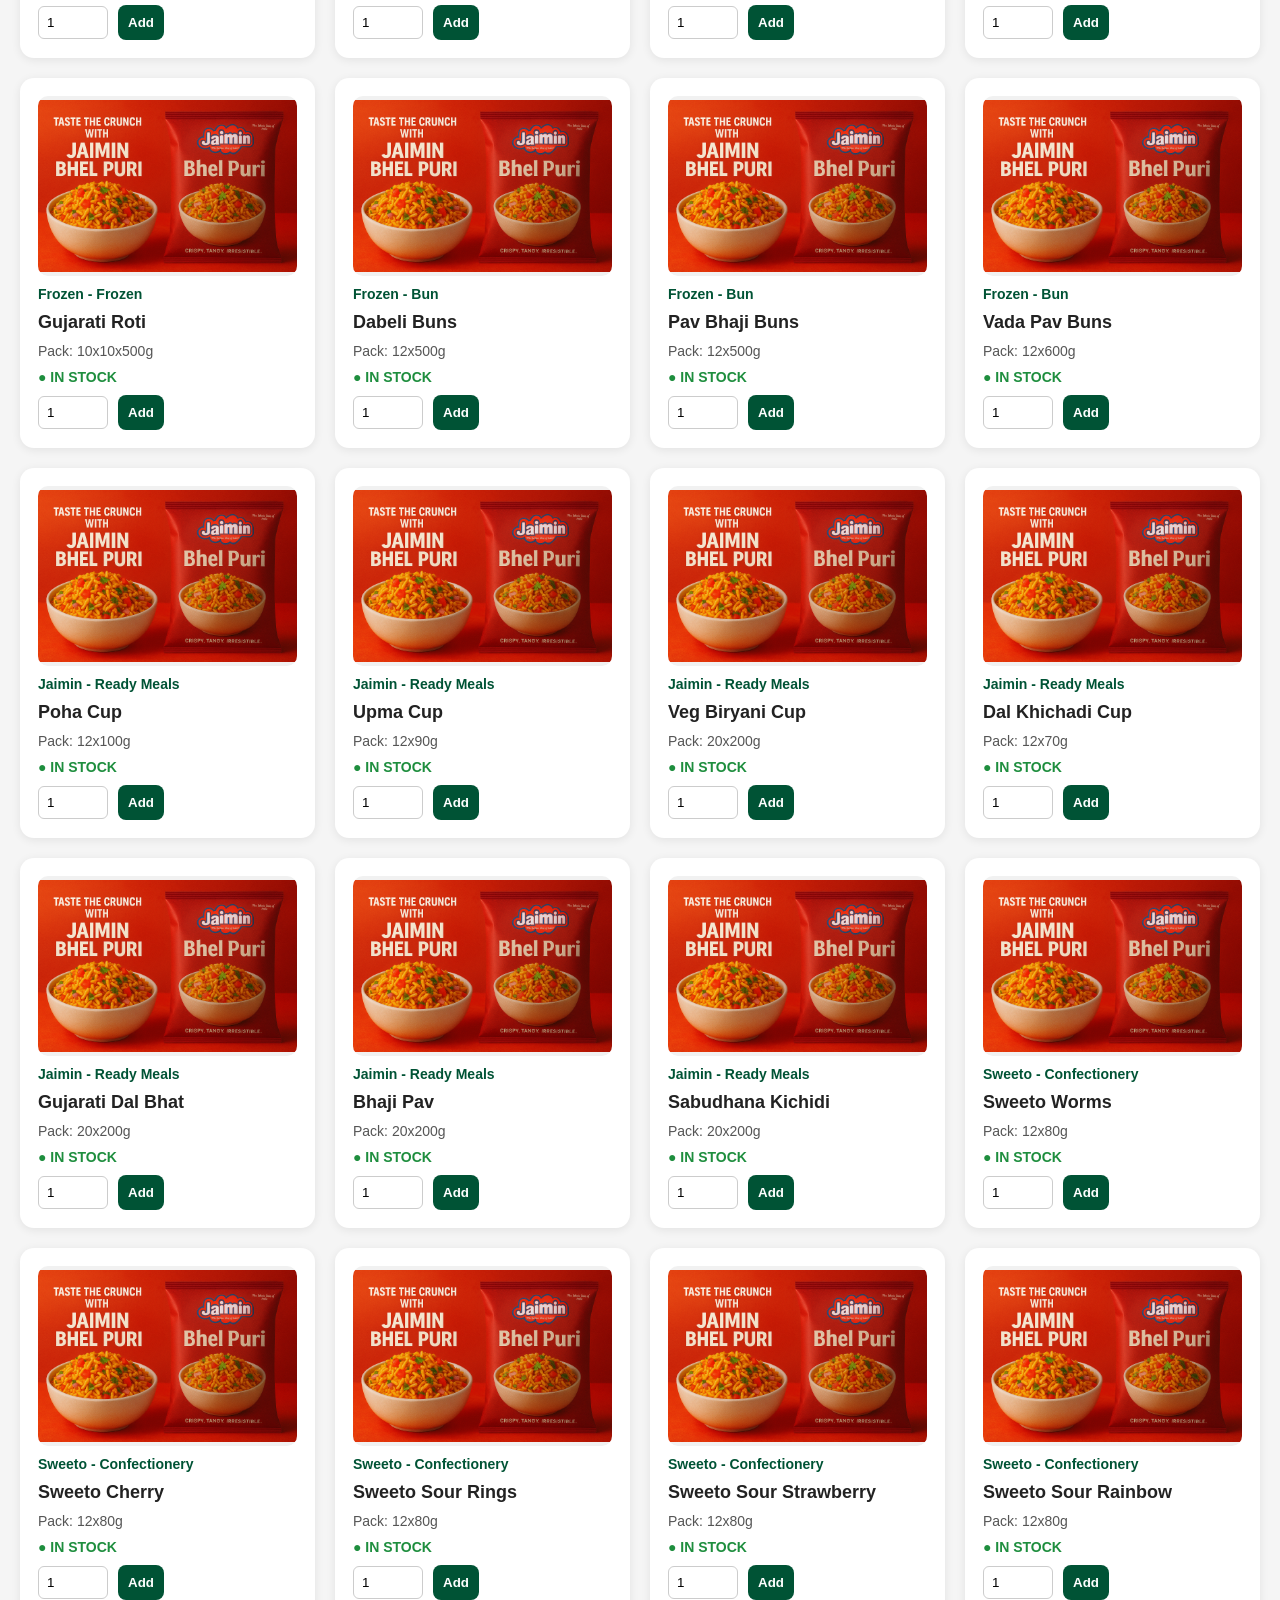
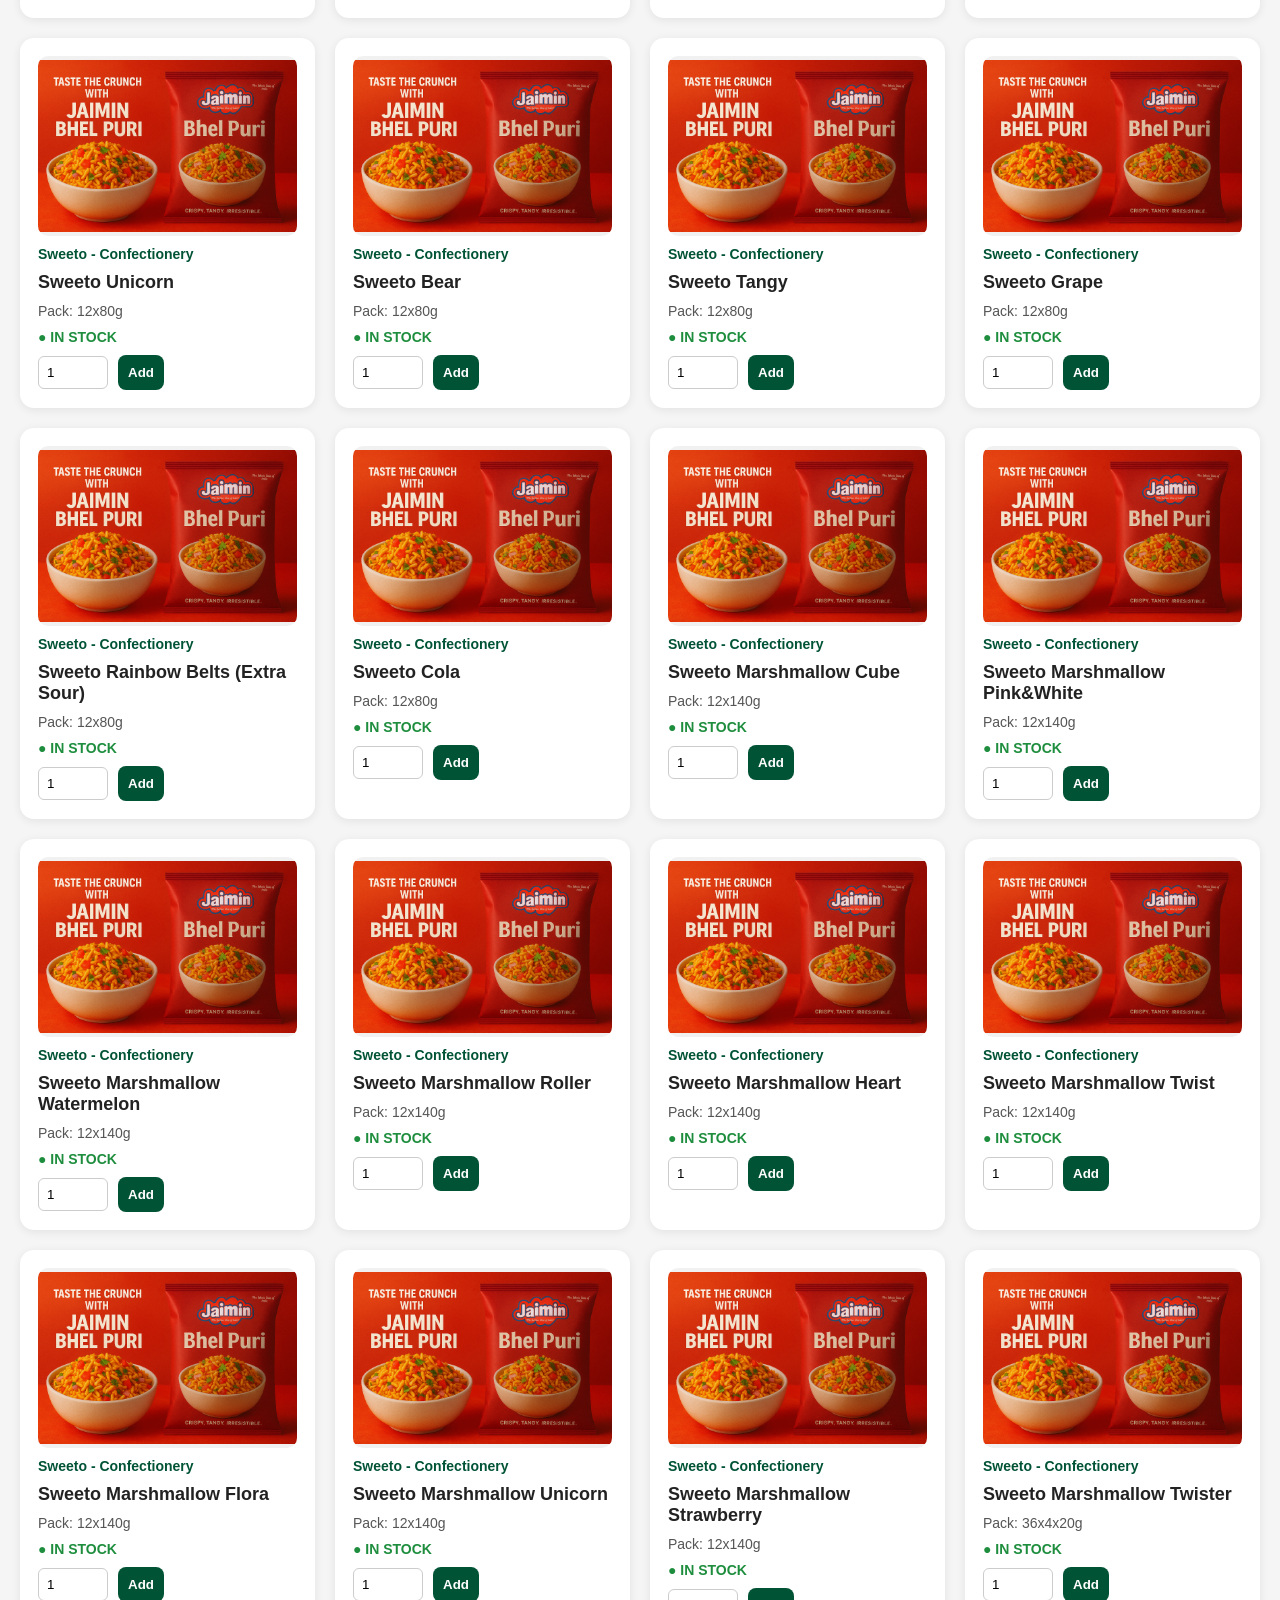
==== commit 15e60fa9: "Fix HTML syntax for overlay and buttons" ====
--- a/index.html
+++ b/index.html
@@ -47,8 +47,7 @@
   © 2026 ZHD Distributions
 </footer>
   
-<div id="overlay" class="overlay"
-  onclick="toggleCart()">
+<div id="overlay" class="overlay" onclick="toggleCart()">
 </div>
   
 <div id="cartPanel" class="cart-panel">
@@ -65,15 +64,13 @@
       0 Products Added
     </div>
   
-    <button class="clear-cart-btn"
-      onclick="clearCart()">
+    <button class="clear-cart-btn" onclick="clearCart()">
       Clear Cart
     </button>
   
    </div>
   
-  <button class="send-order-btn"
-    onclick="sendWhatsAppOrder()">
+  <button class="send-order-btn" onclick="sendWhatsAppOrder()">
     Send WhatsApp Order
   </button>
 </div>
